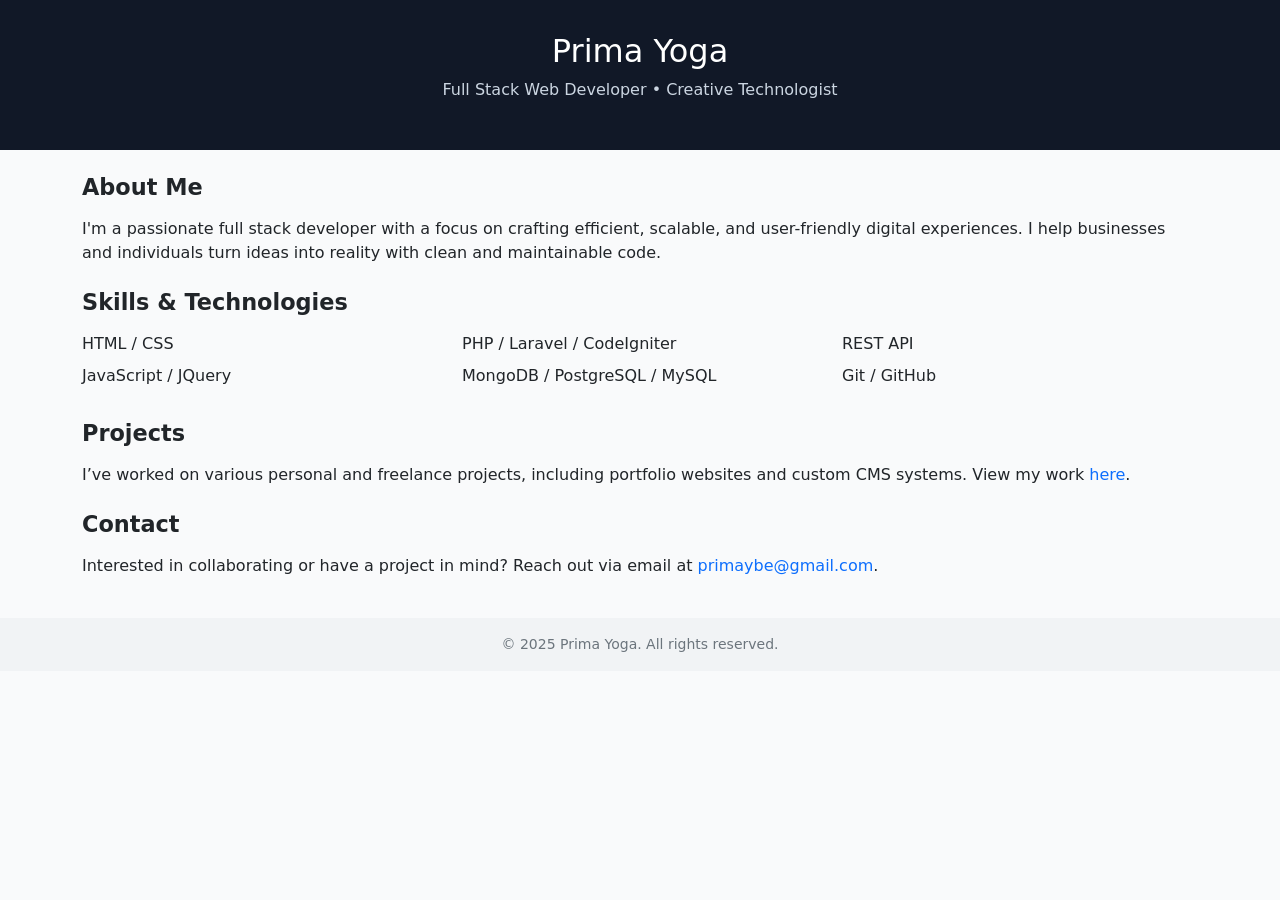
==== index.html @ 3d6aa428 "Update index.html" ====
<!DOCTYPE html>
<html lang="en">
<head>
  <meta charset="UTF-8" />
  <meta name="viewport" content="width=device-width, initial-scale=1" />
  <meta name="description" content="Prima Yoga - Full Stack Developer Portfolio">
  <title>Prima Yoga | Full Stack Developer</title>
  <link href="https://cdn.jsdelivr.net/npm/bootstrap@5.3.3/dist/css/bootstrap.min.css" rel="stylesheet">
  <style>
    body {
      font-family: system-ui, -apple-system, 'Segoe UI', Roboto, sans-serif;
      background-color: #f9fafb;
      color: #212529;
    }
    .header {
      background-color: #111827;
      color: white;
      padding: 2rem 1rem;
      text-align: center;
    }
    .header h1 {
      margin-bottom: 0.5rem;
      font-size: 2rem;
    }
    .header p {
      font-size: 1rem;
      color: #cbd5e1;
    }
    .section-title {
      font-size: 1.4rem;
      font-weight: 600;
      margin-bottom: 1rem;
    }
    .skills li {
      margin-bottom: 0.5rem;
    }
    a {
      color: #0d6efd;
      text-decoration: none;
    }
    a:hover {
      text-decoration: underline;
    }
    footer {
      font-size: 0.875rem;
      padding: 1rem 0;
      text-align: center;
      background: #f1f3f5;
      color: #6c757d;
    }
  </style>
</head>
<body>

  <header class="header">
    <h1>Prima Yoga</h1>
    <p>Full Stack Web Developer • Creative Technologist</p>
  </header>

  <main class="container py-4">
    <section class="mb-4">
      <h2 class="section-title">About Me</h2>
      <p>
        I'm a passionate full stack developer with a focus on crafting efficient, scalable, and user-friendly digital experiences. I help businesses and individuals turn ideas into reality with clean and maintainable code.
      </p>
    </section>

    <section class="mb-4">
      <h2 class="section-title">Skills & Technologies</h2>
      <ul class="row list-unstyled skills">
        <div class="col-sm-6 col-md-4">
          <li>HTML / CSS</li>
          <li>JavaScript / JQuery</li>
        </div>
        <div class="col-sm-6 col-md-4">
          <li>PHP / Laravel / CodeIgniter</li>
          <li>MongoDB / PostgreSQL / MySQL</li>
        </div>
        <div class="col-sm-6 col-md-4">
          <li>REST API</li>
          <li>Git / GitHub</li>
        </div>
      </ul>
    </section>

    <section class="mb-4">
      <h2 class="section-title">Projects</h2>
      <p>
        I’ve worked on various personal and freelance projects, including portfolio websites and custom CMS systems. 
        View my work <a href="https://primaybr.github.io/projects.html" target="_blank">here</a>.
      </p>
    </section>

    <section>
      <h2 class="section-title">Contact</h2>
      <p>
        Interested in collaborating or have a project in mind? Reach out via email at 
        <a href="mailto:primaybe@gmail.com">primaybe@gmail.com</a>.
      </p>
    </section>
  </main>

  <footer>
    &copy; 2025 Prima Yoga. All rights reserved.
  </footer>

  <script src="https://cdn.jsdelivr.net/npm/bootstrap@5.3.3/dist/js/bootstrap.bundle.min.js"></script>
</body>
</html>
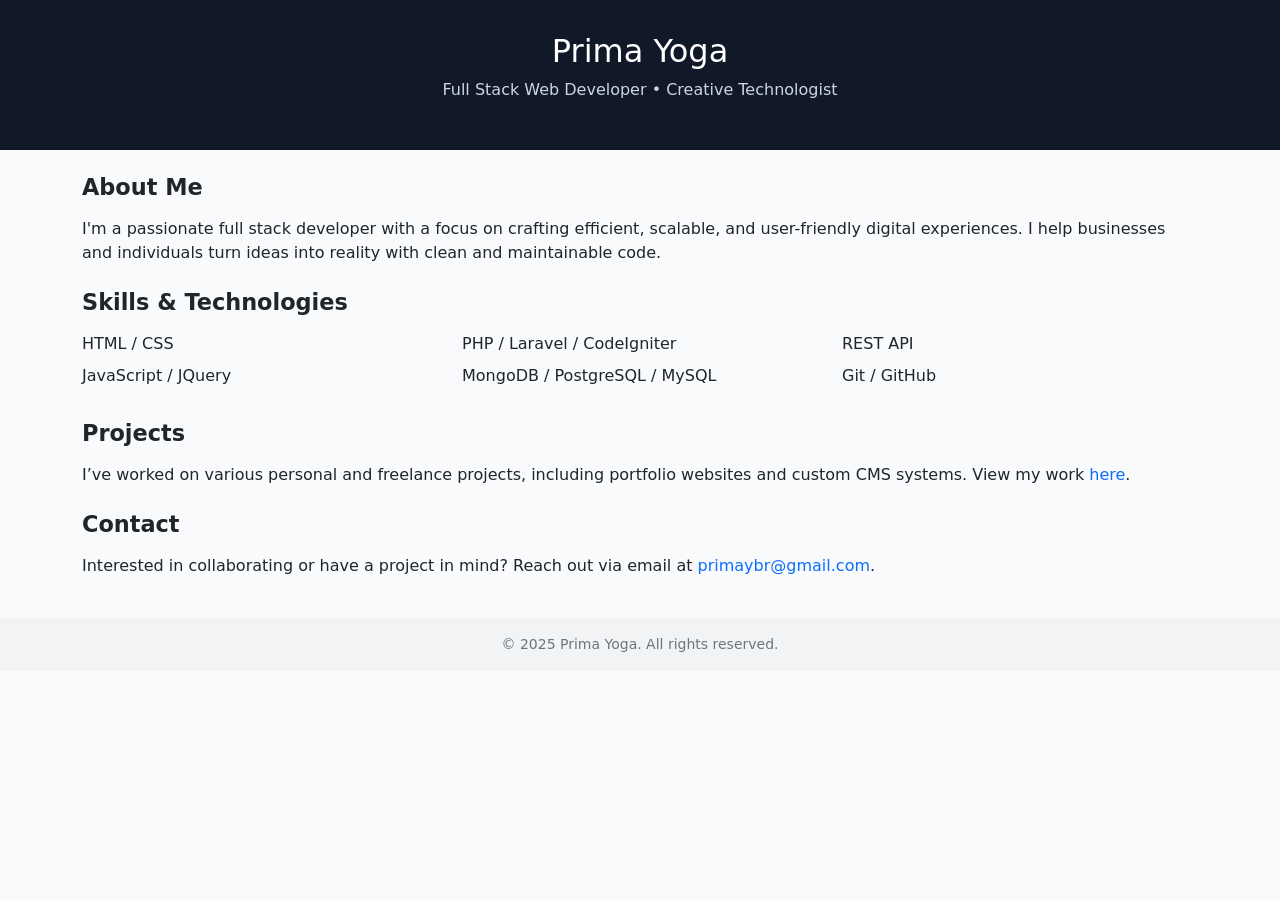
==== commit 3dda9c2d: "Update index.html" ====
--- a/index.html
+++ b/index.html
@@ -95,7 +95,7 @@
       <h2 class="section-title">Contact</h2>
       <p>
         Interested in collaborating or have a project in mind? Reach out via email at 
-        <a href="mailto:primaybe@gmail.com">primaybe@gmail.com</a>.
+        <a href="mailto:primaybr@gmail.com">primaybr@gmail.com</a>.
       </p>
     </section>
   </main>
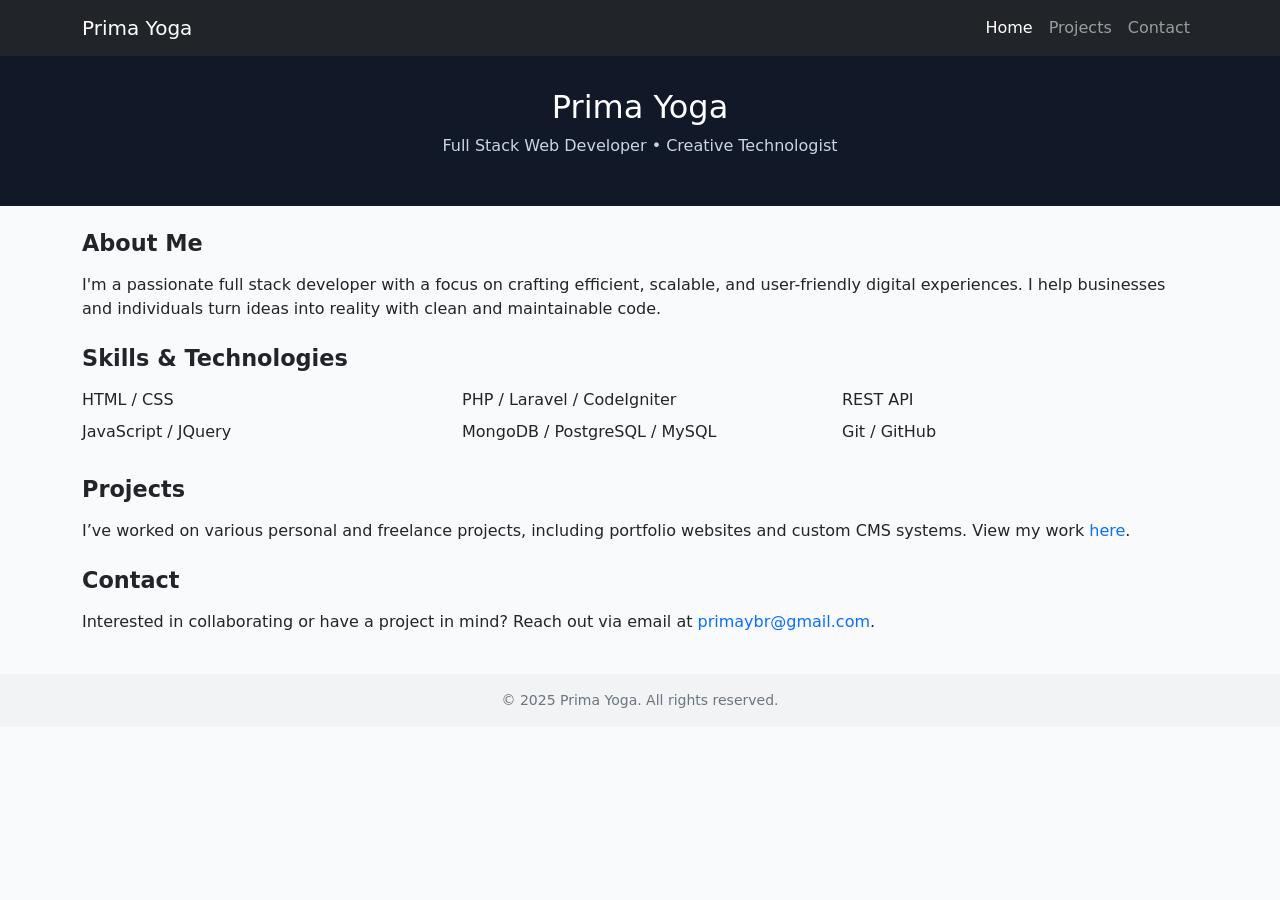
==== commit 07fa4b23: "Update index.html" ====
--- a/index.html
+++ b/index.html
@@ -52,6 +52,29 @@
 </head>
 <body>
 
+   <!-- Navbar -->
+  <nav class="navbar navbar-expand-lg navbar-dark bg-dark">
+    <div class="container">
+      <a class="navbar-brand" href="index.html">Prima Yoga</a>
+      <button class="navbar-toggler" type="button" data-bs-toggle="collapse" data-bs-target="#mainNav">
+        <span class="navbar-toggler-icon"></span>
+      </button>
+      <div class="collapse navbar-collapse" id="mainNav">
+        <ul class="navbar-nav ms-auto">
+          <li class="nav-item">
+            <a class="nav-link active" href="index.html">Home</a>
+          </li>
+          <li class="nav-item">
+            <a class="nav-link" aria-current="page" href="projects.html">Projects</a>
+          </li>
+          <li class="nav-item">
+            <a class="nav-link" href="mailto:primaybr@gmail.com">Contact</a>
+          </li>
+        </ul>
+      </div>
+    </div>
+  </nav>
+  
   <header class="header">
     <h1>Prima Yoga</h1>
     <p>Full Stack Web Developer • Creative Technologist</p>
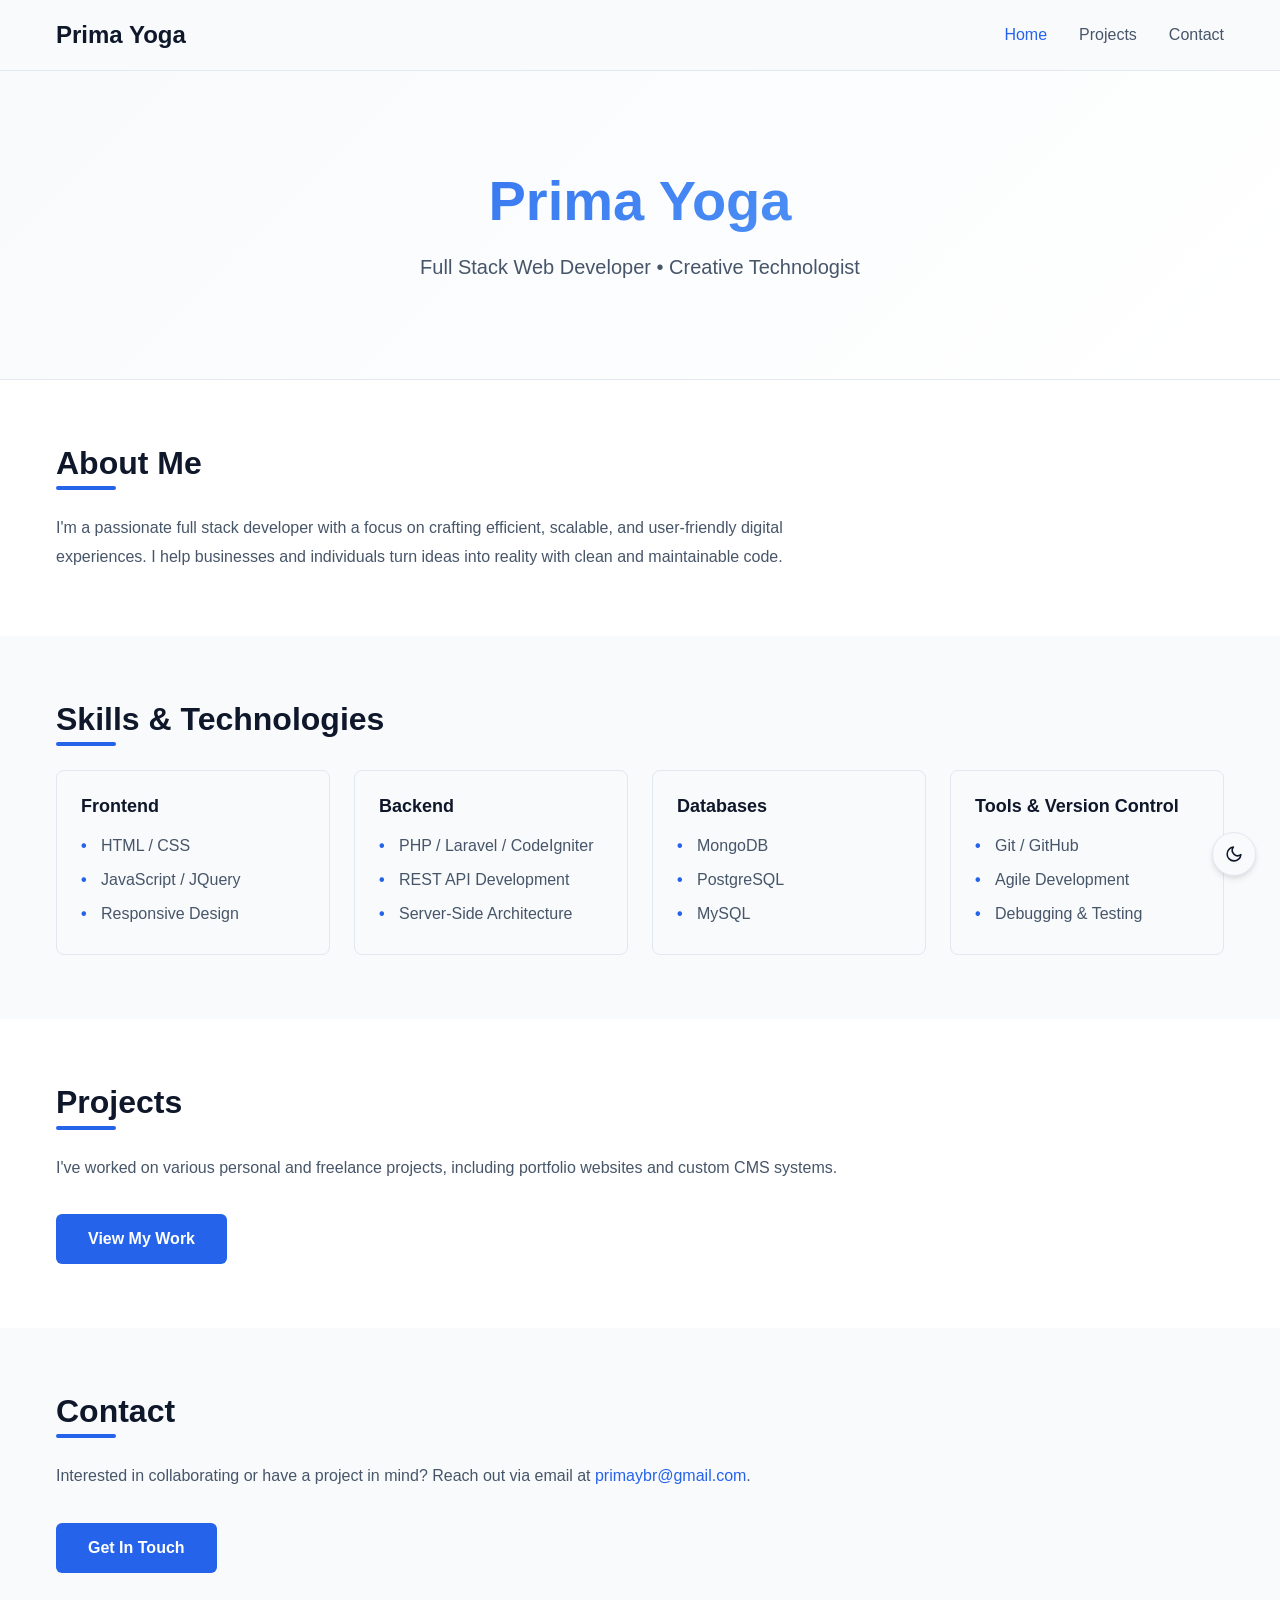
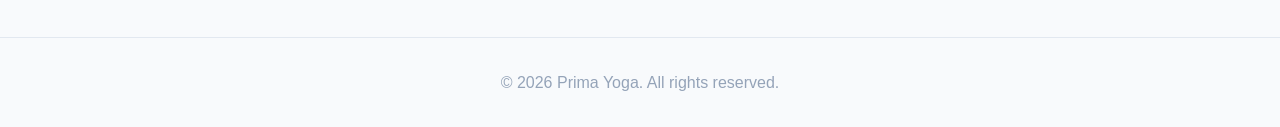
==== commit dc5743ca: "Update" ====
--- a/index.html
+++ b/index.html
@@ -1,132 +1,270 @@
 <!DOCTYPE html>
-<html lang="en">
+<html lang="en" data-theme="dark">
 <head>
   <meta charset="UTF-8" />
   <meta name="viewport" content="width=device-width, initial-scale=1" />
   <meta name="description" content="Prima Yoga - Full Stack Developer Portfolio">
   <title>Prima Yoga | Full Stack Developer</title>
-  <link href="https://cdn.jsdelivr.net/npm/bootstrap@5.3.3/dist/css/bootstrap.min.css" rel="stylesheet">
+  <link href="assets/css/styles.css" rel="stylesheet">
   <style>
-    body {
-      font-family: system-ui, -apple-system, 'Segoe UI', Roboto, sans-serif;
-      background-color: #f9fafb;
-      color: #212529;
-    }
-    .header {
-      background-color: #111827;
+    /* Custom Portfolio Styles */
+    .navbar {
+      background: var(--ps-bg-surface);
+      border-bottom: 1px solid var(--ps-border);
+      padding: 1rem 0;
+      position: sticky;
+      top: 0;
+      z-index: 1000;
+    }
+    .navbar-brand {
+      font-weight: 700;
+      font-size: 1.5rem;
+      color: var(--ps-text-primary);
+    }
+    .navbar-nav {
+      display: flex;
+      gap: 2rem;
+      list-style: none;
+      margin: 0;
+      padding: 0;
+    }
+    .navbar-nav a {
+      color: var(--ps-text-secondary);
+      text-decoration: none;
+      font-weight: 500;
+      transition: color 0.2s;
+    }
+    .navbar-nav a:hover,
+    .navbar-nav a.active {
+      color: var(--ps-primary);
+    }
+    .hero {
+      background: linear-gradient(135deg, var(--ps-bg-surface) 0%, var(--ps-bg-base) 100%);
+      padding: 6rem 1rem;
+      text-align: center;
+      border-bottom: 1px solid var(--ps-border);
+    }
+    .hero h1 {
+      font-size: 3.5rem;
+      font-weight: 700;
+      margin-bottom: 1rem;
+      background: linear-gradient(135deg, var(--ps-primary) 0%, #60A5FA 100%);
+      -webkit-background-clip: text;
+      -webkit-text-fill-color: transparent;
+      background-clip: text;
+    }
+    .hero p {
+      font-size: 1.25rem;
+      color: var(--ps-text-secondary);
+      max-width: 600px;
+      margin: 0 auto;
+    }
+    .section {
+      padding: 4rem 1rem;
+    }
+    .section-title {
+      font-size: 2rem;
+      font-weight: 700;
+      margin-bottom: 2rem;
+      color: var(--ps-text-primary);
+      position: relative;
+      display: inline-block;
+    }
+    .section-title::after {
+      content: '';
+      position: absolute;
+      bottom: -0.5rem;
+      left: 0;
+      width: 60px;
+      height: 4px;
+      background: var(--ps-primary);
+      border-radius: 2px;
+    }
+    .skills-grid {
+      display: grid;
+      grid-template-columns: repeat(auto-fit, minmax(250px, 1fr));
+      gap: 1.5rem;
+    }
+    .skill-item {
+      background: var(--ps-bg-surface);
+      border: 1px solid var(--ps-border);
+      border-radius: var(--ps-radius-lg);
+      padding: 1.5rem;
+      transition: all 0.3s ease;
+    }
+    .skill-item:hover {
+      border-color: var(--ps-primary);
+      box-shadow: var(--ps-shadow-md);
+      transform: translateY(-2px);
+    }
+    .skill-item h3 {
+      font-size: 1.125rem;
+      font-weight: 600;
+      margin-bottom: 0.75rem;
+      color: var(--ps-text-primary);
+    }
+    .skill-item ul {
+      list-style: none;
+      padding: 0;
+      margin: 0;
+    }
+    .skill-item li {
+      color: var(--ps-text-secondary);
+      padding: 0.25rem 0;
+      padding-left: 1.25rem;
+      position: relative;
+    }
+    .skill-item li::before {
+      content: '•';
+      position: absolute;
+      left: 0;
+      color: var(--ps-primary);
+      font-weight: bold;
+    }
+    .cta-button {
+      display: inline-block;
+      background: var(--ps-primary);
       color: white;
+      padding: 0.75rem 2rem;
+      border-radius: var(--ps-radius);
+      text-decoration: none;
+      font-weight: 600;
+      transition: all 0.2s ease;
+    }
+    .cta-button:hover {
+      background: var(--ps-primary-hover);
+      transform: translateY(-2px);
+      box-shadow: var(--ps-shadow-md);
+      text-decoration: none;
+      color: white;
+    }
+    footer {
+      background: var(--ps-bg-surface);
+      border-top: 1px solid var(--ps-border);
       padding: 2rem 1rem;
       text-align: center;
-    }
-    .header h1 {
-      margin-bottom: 0.5rem;
-      font-size: 2rem;
-    }
-    .header p {
-      font-size: 1rem;
-      color: #cbd5e1;
-    }
-    .section-title {
-      font-size: 1.4rem;
-      font-weight: 600;
-      margin-bottom: 1rem;
-    }
-    .skills li {
-      margin-bottom: 0.5rem;
-    }
-    a {
-      color: #0d6efd;
-      text-decoration: none;
-    }
-    a:hover {
-      text-decoration: underline;
-    }
-    footer {
-      font-size: 0.875rem;
-      padding: 1rem 0;
-      text-align: center;
-      background: #f1f3f5;
-      color: #6c757d;
+      color: var(--ps-text-muted);
+    }
+    @media (max-width: 768px) {
+      .hero h1 {
+        font-size: 2.5rem;
+      }
+      .hero p {
+        font-size: 1rem;
+      }
+      .navbar-nav {
+        flex-direction: column;
+        gap: 1rem;
+        text-align: center;
+      }
     }
   </style>
 </head>
 <body>
 
-   <!-- Navbar -->
-  <nav class="navbar navbar-expand-lg navbar-dark bg-dark">
-    <div class="container">
+  <!-- Navbar -->
+  <nav class="navbar">
+    <div class="container d-flex justify-content-between align-items-center">
       <a class="navbar-brand" href="index.html">Prima Yoga</a>
-      <button class="navbar-toggler" type="button" data-bs-toggle="collapse" data-bs-target="#mainNav">
-        <span class="navbar-toggler-icon"></span>
-      </button>
-      <div class="collapse navbar-collapse" id="mainNav">
-        <ul class="navbar-nav ms-auto">
-          <li class="nav-item">
-            <a class="nav-link active" href="index.html">Home</a>
-          </li>
-          <li class="nav-item">
-            <a class="nav-link" aria-current="page" href="projects.html">Projects</a>
-          </li>
-          <li class="nav-item">
-            <a class="nav-link" href="mailto:primaybr@gmail.com">Contact</a>
-          </li>
-        </ul>
-      </div>
+      <ul class="navbar-nav">
+        <li><a href="index.html" class="active">Home</a></li>
+        <li><a href="projects.html">Projects</a></li>
+        <li><a href="mailto:primaybr@gmail.com">Contact</a></li>
+      </ul>
     </div>
   </nav>
   
-  <header class="header">
-    <h1>Prima Yoga</h1>
-    <p>Full Stack Web Developer • Creative Technologist</p>
+  <!-- Hero Section -->
+  <header class="hero">
+    <div class="container">
+      <h1>Prima Yoga</h1>
+      <p>Full Stack Web Developer • Creative Technologist</p>
+    </div>
   </header>
 
-  <main class="container py-4">
-    <section class="mb-4">
-      <h2 class="section-title">About Me</h2>
-      <p>
-        I'm a passionate full stack developer with a focus on crafting efficient, scalable, and user-friendly digital experiences. I help businesses and individuals turn ideas into reality with clean and maintainable code.
-      </p>
-    </section>
-
-    <section class="mb-4">
-      <h2 class="section-title">Skills & Technologies</h2>
-      <ul class="row list-unstyled skills">
-        <div class="col-sm-6 col-md-4">
-          <li>HTML / CSS</li>
-          <li>JavaScript / JQuery</li>
+  <!-- Main Content -->
+  <main>
+    <!-- About Section -->
+    <section class="section">
+      <div class="container">
+        <h2 class="section-title">About Me</h2>
+        <p style="color: var(--ps-text-secondary); line-height: 1.8; max-width: 800px;">
+          I'm a passionate full stack developer with a focus on crafting efficient, scalable, and user-friendly digital experiences. I help businesses and individuals turn ideas into reality with clean and maintainable code.
+        </p>
+      </div>
+    </section>
+
+    <!-- Skills Section -->
+    <section class="section" style="background: var(--ps-bg-surface);">
+      <div class="container">
+        <h2 class="section-title">Skills & Technologies</h2>
+        <div class="skills-grid">
+          <div class="skill-item">
+            <h3>Frontend</h3>
+            <ul>
+              <li>HTML / CSS</li>
+              <li>JavaScript / JQuery</li>
+              <li>Responsive Design</li>
+            </ul>
+          </div>
+          <div class="skill-item">
+            <h3>Backend</h3>
+            <ul>
+              <li>PHP / Laravel / CodeIgniter</li>
+              <li>REST API Development</li>
+              <li>Server-Side Architecture</li>
+            </ul>
+          </div>
+          <div class="skill-item">
+            <h3>Databases</h3>
+            <ul>
+              <li>MongoDB</li>
+              <li>PostgreSQL</li>
+              <li>MySQL</li>
+            </ul>
+          </div>
+          <div class="skill-item">
+            <h3>Tools & Version Control</h3>
+            <ul>
+              <li>Git / GitHub</li>
+              <li>Agile Development</li>
+              <li>Debugging & Testing</li>
+            </ul>
+          </div>
         </div>
-        <div class="col-sm-6 col-md-4">
-          <li>PHP / Laravel / CodeIgniter</li>
-          <li>MongoDB / PostgreSQL / MySQL</li>
-        </div>
-        <div class="col-sm-6 col-md-4">
-          <li>REST API</li>
-          <li>Git / GitHub</li>
-        </div>
-      </ul>
-    </section>
-
-    <section class="mb-4">
-      <h2 class="section-title">Projects</h2>
-      <p>
-        I’ve worked on various personal and freelance projects, including portfolio websites and custom CMS systems. 
-        View my work <a href="https://primaybr.github.io/projects.html" target="_blank">here</a>.
-      </p>
-    </section>
-
-    <section>
-      <h2 class="section-title">Contact</h2>
-      <p>
-        Interested in collaborating or have a project in mind? Reach out via email at 
-        <a href="mailto:primaybr@gmail.com">primaybr@gmail.com</a>.
-      </p>
+      </div>
+    </section>
+
+    <!-- Projects Section -->
+    <section class="section">
+      <div class="container">
+        <h2 class="section-title">Projects</h2>
+        <p style="color: var(--ps-text-secondary); line-height: 1.8; margin-bottom: 2rem;">
+          I've worked on various personal and freelance projects, including portfolio websites and custom CMS systems.
+        </p>
+        <a href="projects.html" class="cta-button">View My Work</a>
+      </div>
+    </section>
+
+    <!-- Contact Section -->
+    <section class="section" style="background: var(--ps-bg-surface);">
+      <div class="container">
+        <h2 class="section-title">Contact</h2>
+        <p style="color: var(--ps-text-secondary); line-height: 1.8; margin-bottom: 2rem;">
+          Interested in collaborating or have a project in mind? Reach out via email at 
+          <a href="mailto:primaybr@gmail.com" style="color: var(--ps-primary);">primaybr@gmail.com</a>.
+        </p>
+        <a href="mailto:primaybr@gmail.com" class="cta-button">Get In Touch</a>
+      </div>
     </section>
   </main>
 
   <footer>
-    &copy; 2025 Prima Yoga. All rights reserved.
+    <div class="container">
+      <p>&copy; <script>document.write(new Date().getFullYear());</script> Prima Yoga. All rights reserved.</p>
+    </div>
   </footer>
 
-  <script src="https://cdn.jsdelivr.net/npm/bootstrap@5.3.3/dist/js/bootstrap.bundle.min.js"></script>
+  <script src="assets/js/scripts.js"></script>
 </body>
 </html>
--- a/assets/css/styles.css
+++ b/assets/css/styles.css
@@ -0,0 +1,3633 @@
+/* PHUSE CSS Framework v1.2.3 - Flat · Modern · Professional */
+
+/* ============================================================
+   § 1  DESIGN TOKENS - CSS Custom Properties
+   ============================================================ */
+:root {
+  /* Brand */
+  --ps-primary:           #2563EB;
+  --ps-primary-hover:     #1D4ED8;
+  --ps-primary-light:     #EFF6FF;
+  --ps-success:           #16A34A;
+  --ps-success-light:     #F0FDF4;
+  --ps-danger:            #DC2626;
+  --ps-danger-light:      #FEF2F2;
+  --ps-warning:           #D97706;
+  --ps-warning-light:     #FFFBEB;
+  --ps-info:              #0891B2;
+  --ps-info-light:        #ECFEFF;
+
+  /* Neutral - semantic */
+  --ps-secondary:         #64748B;
+  --ps-secondary-hover:   #475569;
+  --ps-light:             #F1F5F9;
+  --ps-dark:              #0F172A;
+
+  /* Backgrounds */
+  --ps-bg-base:           #FFFFFF;
+  --ps-bg-surface:        #F8FAFC;
+  --ps-bg-subtle:         #F1F5F9;
+
+  /* Text */
+  --ps-text-primary:      #0F172A;
+  --ps-text-secondary:    #475569;
+  --ps-text-muted:        #94A3B8;
+
+  /* Borders */
+  --ps-border:            #E2E8F0;
+  --ps-border-strong:     #CBD5E1;
+
+  /* Radius */
+  --ps-radius:            6px;
+  --ps-radius-sm:         4px;
+  --ps-radius-lg:         8px;
+
+  /* Shadows */
+  --ps-shadow-sm:         0 1px 2px rgba(0,0,0,.05);
+  --ps-shadow:            0 1px 3px rgba(0,0,0,.1), 0 1px 2px rgba(0,0,0,.06);
+  --ps-shadow-md:         0 4px 6px rgba(0,0,0,.07), 0 2px 4px rgba(0,0,0,.06);
+  --ps-shadow-lg:         0 10px 15px rgba(0,0,0,.1), 0 4px 6px rgba(0,0,0,.05);
+
+  /* Typography */
+  --ps-font-sans:         -apple-system, BlinkMacSystemFont, 'Segoe UI', Roboto, 'Helvetica Neue', Arial, sans-serif;
+  --ps-font-mono:         'SFMono-Regular', Consolas, 'Liberation Mono', Menlo, monospace;
+
+  /* Grid */
+  --ps-gutter-x:          1.5rem;
+  --ps-gutter-y:          0;
+}
+
+/* ============================================================
+   § 2  DARK MODE
+   ============================================================ */
+[data-theme=dark] {
+  --ps-bg-base:           #0F172A;
+  --ps-bg-surface:        #1E293B;
+  --ps-bg-subtle:         #334155;
+
+  --ps-text-primary:      #F1F5F9;
+  --ps-text-secondary:    #94A3B8;
+  --ps-text-muted:        #64748B;
+
+  --ps-border:            #334155;
+  --ps-border-strong:     #475569;
+
+  --ps-primary-light:     #1E3A8A;
+
+  --ps-light:             #1E293B;
+  --ps-dark:              #F1F5F9;
+}
+
+/* ============================================================
+   § 3  RESET & BASE
+   ============================================================ */
+*,
+*::before,
+*::after {
+  box-sizing: border-box;
+}
+
+html {
+  scroll-behavior: smooth;
+  -webkit-text-size-adjust: 100%;
+  tab-size: 4;
+}
+
+body {
+  margin: 0;
+  padding: 0;
+  font-family: var(--ps-font-sans);
+  font-size: 1rem;
+  line-height: 1.6;
+  color: var(--ps-text-primary);
+  background-color: var(--ps-bg-base);
+  -webkit-font-smoothing: antialiased;
+  -moz-osx-font-smoothing: grayscale;
+}
+
+:focus-visible {
+  outline: 2px solid var(--ps-primary);
+  outline-offset: 2px;
+}
+
+:focus:not(:focus-visible) {
+  outline: none;
+}
+
+img,
+svg,
+video,
+canvas,
+audio,
+iframe,
+embed,
+object {
+  display: block;
+  max-width: 100%;
+}
+
+p,
+h1, h2, h3, h4, h5, h6,
+figure,
+blockquote,
+dl,
+dd {
+  margin: 0;
+}
+
+ul, ol {
+  padding: 0;
+  margin: 0;
+  list-style: none;
+}
+
+button {
+  font-family: inherit;
+  cursor: pointer;
+}
+
+input, textarea, select {
+  font-family: inherit;
+  font-size: inherit;
+}
+
+table {
+  border-collapse: collapse;
+}
+
+/* ============================================================
+   § 4  TYPOGRAPHY
+   ============================================================ */
+
+/* Headings */
+h1 { font-size: 2rem;    font-weight: 700; line-height: 1.2; margin-bottom: .5rem; }
+h2 { font-size: 1.75rem; font-weight: 700; line-height: 1.2; margin-bottom: .5rem; }
+h3 { font-size: 1.5rem;  font-weight: 600; line-height: 1.25; margin-bottom: .5rem; }
+h4 { font-size: 1.25rem; font-weight: 600; line-height: 1.3; margin-bottom: .5rem; }
+h5 { font-size: 1.125rem;font-weight: 600; line-height: 1.35; margin-bottom: .5rem; }
+h6 { font-size: 1rem;    font-weight: 600; line-height: 1.4; margin-bottom: .5rem; }
+
+/* Display */
+.display-1 { font-size: 5rem;   font-weight: 700; line-height: 1.2; }
+.display-2 { font-size: 4.5rem; font-weight: 700; line-height: 1.2; }
+.display-3 { font-size: 4rem;   font-weight: 700; line-height: 1.2; }
+.display-4 { font-size: 3.5rem; font-weight: 700; line-height: 1.2; }
+.display-5 { font-size: 3rem;   font-weight: 700; line-height: 1.2; }
+.display-6 { font-size: 2.5rem; font-weight: 700; line-height: 1.2; }
+
+/* Lead */
+.lead { font-size: 1.25rem; font-weight: 300; line-height: 1.7; }
+
+/* Small */
+.small, small { font-size: 0.875em; }
+
+/* Font weight */
+.fw-bold     { font-weight: 700; }
+.fw-semibold { font-weight: 600; }
+.fw-medium   { font-weight: 500; }
+.fw-normal   { font-weight: 400; }
+.fw-light    { font-weight: 300; }
+
+/* Font style */
+.fst-italic { font-style: italic; }
+.fst-normal { font-style: normal; }
+
+/* Line height */
+.lh-1    { line-height: 1; }
+.lh-sm   { line-height: 1.25; }
+.lh-base { line-height: 1.6; }
+.lh-lg   { line-height: 2; }
+
+/* Letter spacing */
+.ls-wide { letter-spacing: 0.1em; }
+
+/* Links */
+a {
+  color: var(--ps-primary);
+  text-decoration: none;
+}
+a:hover {
+  text-decoration: underline;
+}
+
+/* Paragraph */
+p {
+  margin-bottom: 1rem;
+}
+p:last-child {
+  margin-bottom: 0;
+}
+
+/* Blockquote */
+blockquote {
+  padding: 1rem 1.25rem;
+  border-left: 4px solid var(--ps-primary);
+  background: var(--ps-bg-surface);
+  color: var(--ps-text-secondary);
+  border-radius: 0 var(--ps-radius) var(--ps-radius) 0;
+  margin-bottom: 1rem;
+}
+
+/* HR */
+hr {
+  border: none;
+  border-top: 1px solid var(--ps-border);
+  margin: 1.5rem 0;
+}
+
+/* ============================================================
+   § 5  CONTAINER
+   ============================================================ */
+.container {
+  width: 100%;
+  max-width: 1200px;
+  margin-right: auto;
+  margin-left: auto;
+  padding-right: 1rem;
+  padding-left: 1rem;
+}
+
+.container-sm {
+  width: 100%;
+  max-width: 540px;
+  margin-right: auto;
+  margin-left: auto;
+  padding-right: 1rem;
+  padding-left: 1rem;
+}
+
+.container-md {
+  width: 100%;
+  max-width: 720px;
+  margin-right: auto;
+  margin-left: auto;
+  padding-right: 1rem;
+  padding-left: 1rem;
+}
+
+.container-lg {
+  width: 100%;
+  max-width: 960px;
+  margin-right: auto;
+  margin-left: auto;
+  padding-right: 1rem;
+  padding-left: 1rem;
+}
+
+.container-xl {
+  width: 100%;
+  max-width: 1140px;
+  margin-right: auto;
+  margin-left: auto;
+  padding-right: 1rem;
+  padding-left: 1rem;
+}
+
+.container-fluid {
+  width: 100%;
+  padding-right: 1rem;
+  padding-left: 1rem;
+}
+
+/* ============================================================
+   § 6  GRID SYSTEM (12 columns)
+   ============================================================ */
+.row {
+  display: flex;
+  flex-wrap: wrap;
+  margin-right: calc(var(--ps-gutter-x, 1.5rem) * -.5);
+  margin-left:  calc(var(--ps-gutter-x, 1.5rem) * -.5);
+  margin-top: calc(var(--ps-gutter-y, 0) * -1);
+}
+
+.row > * {
+  box-sizing: border-box;
+  flex-shrink: 0;
+  width: 100%;
+  max-width: 100%;
+  padding-right: calc(var(--ps-gutter-x, 1.5rem) * .5);
+  padding-left:  calc(var(--ps-gutter-x, 1.5rem) * .5);
+  margin-top: var(--ps-gutter-y, 0);
+}
+
+.col        { flex: 1 0 0%; }
+.col-auto   { flex: 0 0 auto; width: auto; }
+.col-1      { flex: 0 0 auto; width: 8.33333%; }
+.col-2      { flex: 0 0 auto; width: 16.66667%; }
+.col-3      { flex: 0 0 auto; width: 25%; }
+.col-4      { flex: 0 0 auto; width: 33.33333%; }
+.col-5      { flex: 0 0 auto; width: 41.66667%; }
+.col-6      { flex: 0 0 auto; width: 50%; }
+.col-7      { flex: 0 0 auto; width: 58.33333%; }
+.col-8      { flex: 0 0 auto; width: 66.66667%; }
+.col-9      { flex: 0 0 auto; width: 75%; }
+.col-10     { flex: 0 0 auto; width: 83.33333%; }
+.col-11     { flex: 0 0 auto; width: 91.66667%; }
+.col-12     { flex: 0 0 auto; width: 100%; }
+
+/* Row columns */
+.row-cols-1 > * { flex: 0 0 auto; width: 100%; }
+.row-cols-2 > * { flex: 0 0 auto; width: 50%; }
+.row-cols-3 > * { flex: 0 0 auto; width: 33.33333%; }
+.row-cols-4 > * { flex: 0 0 auto; width: 25%; }
+.row-cols-5 > * { flex: 0 0 auto; width: 20%; }
+.row-cols-6 > * { flex: 0 0 auto; width: 16.66667%; }
+
+/* Gap utilities */
+.g-0  { --ps-gutter-x: 0;     --ps-gutter-y: 0; }
+.g-1  { --ps-gutter-x: .25rem; --ps-gutter-y: .25rem; }
+.g-2  { --ps-gutter-x: .5rem;  --ps-gutter-y: .5rem; }
+.g-3  { --ps-gutter-x: 1rem;   --ps-gutter-y: 1rem; }
+.g-4  { --ps-gutter-x: 1.5rem; --ps-gutter-y: 1.5rem; }
+.g-5  { --ps-gutter-x: 3rem;   --ps-gutter-y: 3rem; }
+
+.gx-0 { --ps-gutter-x: 0; }
+.gx-1 { --ps-gutter-x: .25rem; }
+.gx-2 { --ps-gutter-x: .5rem; }
+.gx-3 { --ps-gutter-x: 1rem; }
+.gx-4 { --ps-gutter-x: 1.5rem; }
+.gx-5 { --ps-gutter-x: 3rem; }
+
+.gy-0 { --ps-gutter-y: 0; }
+.gy-1 { --ps-gutter-y: .25rem; }
+.gy-2 { --ps-gutter-y: .5rem; }
+.gy-3 { --ps-gutter-y: 1rem; }
+.gy-4 { --ps-gutter-y: 1.5rem; }
+.gy-5 { --ps-gutter-y: 3rem; }
+
+/* ============================================================
+   § 7  FLEXBOX UTILITIES
+   ============================================================ */
+.d-flex         { display: flex !important; }
+.d-inline-flex  { display: inline-flex !important; }
+
+.flex-row            { flex-direction: row !important; }
+.flex-column         { flex-direction: column !important; }
+.flex-row-reverse    { flex-direction: row-reverse !important; }
+.flex-column-reverse { flex-direction: column-reverse !important; }
+
+.flex-wrap         { flex-wrap: wrap !important; }
+.flex-nowrap       { flex-wrap: nowrap !important; }
+.flex-wrap-reverse { flex-wrap: wrap-reverse !important; }
+
+.flex-fill    { flex: 1 1 auto !important; }
+.flex-grow-0  { flex-grow: 0 !important; }
+.flex-grow-1  { flex-grow: 1 !important; }
+.flex-shrink-0 { flex-shrink: 0 !important; }
+.flex-shrink-1 { flex-shrink: 1 !important; }
+
+.justify-content-start   { justify-content: flex-start !important; }
+.justify-content-end     { justify-content: flex-end !important; }
+.justify-content-center  { justify-content: center !important; }
+.justify-content-between { justify-content: space-between !important; }
+.justify-content-around  { justify-content: space-around !important; }
+.justify-content-evenly  { justify-content: space-evenly !important; }
+
+.align-items-start    { align-items: flex-start !important; }
+.align-items-end      { align-items: flex-end !important; }
+.align-items-center   { align-items: center !important; }
+.align-items-baseline { align-items: baseline !important; }
+.align-items-stretch  { align-items: stretch !important; }
+
+.align-content-start   { align-content: flex-start !important; }
+.align-content-end     { align-content: flex-end !important; }
+.align-content-center  { align-content: center !important; }
+.align-content-between { align-content: space-between !important; }
+.align-content-around  { align-content: space-around !important; }
+.align-content-stretch { align-content: stretch !important; }
+
+.align-self-auto     { align-self: auto !important; }
+.align-self-start    { align-self: flex-start !important; }
+.align-self-end      { align-self: flex-end !important; }
+.align-self-center   { align-self: center !important; }
+.align-self-baseline { align-self: baseline !important; }
+.align-self-stretch  { align-self: stretch !important; }
+
+.order-first { order: -1 !important; }
+.order-0     { order: 0 !important; }
+.order-1     { order: 1 !important; }
+.order-2     { order: 2 !important; }
+.order-3     { order: 3 !important; }
+.order-4     { order: 4 !important; }
+.order-5     { order: 5 !important; }
+.order-last  { order: 6 !important; }
+
+.gap-0 { gap: 0 !important; }
+.gap-1 { gap: .25rem !important; }
+.gap-2 { gap: .5rem !important; }
+.gap-3 { gap: 1rem !important; }
+.gap-4 { gap: 1.5rem !important; }
+.gap-5 { gap: 3rem !important; }
+
+/* ============================================================
+   § 8  SPACING (margin & padding)
+   ============================================================ */
+
+/* Margin */
+.m-0  { margin: 0 !important; }
+.m-1  { margin: .25rem !important; }
+.m-2  { margin: .5rem !important; }
+.m-3  { margin: 1rem !important; }
+.m-4  { margin: 1.5rem !important; }
+.m-5  { margin: 3rem !important; }
+.m-6  { margin: 4rem !important; }
+.m-7  { margin: 5rem !important; }
+.m-8  { margin: 6rem !important; }
+.m-auto { margin: auto !important; }
+
+.mt-0  { margin-top: 0 !important; }
+.mt-1  { margin-top: .25rem !important; }
+.mt-2  { margin-top: .5rem !important; }
+.mt-3  { margin-top: 1rem !important; }
+.mt-4  { margin-top: 1.5rem !important; }
+.mt-5  { margin-top: 3rem !important; }
+.mt-6  { margin-top: 4rem !important; }
+.mt-7  { margin-top: 5rem !important; }
+.mt-8  { margin-top: 6rem !important; }
+.mt-auto { margin-top: auto !important; }
+
+.mb-0  { margin-bottom: 0 !important; }
+.mb-1  { margin-bottom: .25rem !important; }
+.mb-2  { margin-bottom: .5rem !important; }
+.mb-3  { margin-bottom: 1rem !important; }
+.mb-4  { margin-bottom: 1.5rem !important; }
+.mb-5  { margin-bottom: 3rem !important; }
+.mb-6  { margin-bottom: 4rem !important; }
+.mb-7  { margin-bottom: 5rem !important; }
+.mb-8  { margin-bottom: 6rem !important; }
+.mb-auto { margin-bottom: auto !important; }
+
+.ms-0  { margin-left: 0 !important; }
+.ms-1  { margin-left: .25rem !important; }
+.ms-2  { margin-left: .5rem !important; }
+.ms-3  { margin-left: 1rem !important; }
+.ms-4  { margin-left: 1.5rem !important; }
+.ms-5  { margin-left: 3rem !important; }
+.ms-6  { margin-left: 4rem !important; }
+.ms-7  { margin-left: 5rem !important; }
+.ms-8  { margin-left: 6rem !important; }
+.ms-auto { margin-left: auto !important; }
+
+.me-0  { margin-right: 0 !important; }
+.me-1  { margin-right: .25rem !important; }
+.me-2  { margin-right: .5rem !important; }
+.me-3  { margin-right: 1rem !important; }
+.me-4  { margin-right: 1.5rem !important; }
+.me-5  { margin-right: 3rem !important; }
+.me-6  { margin-right: 4rem !important; }
+.me-7  { margin-right: 5rem !important; }
+.me-8  { margin-right: 6rem !important; }
+.me-auto { margin-right: auto !important; }
+
+.mx-0    { margin-right: 0 !important; margin-left: 0 !important; }
+.mx-1    { margin-right: .25rem !important; margin-left: .25rem !important; }
+.mx-2    { margin-right: .5rem !important;  margin-left: .5rem !important; }
+.mx-3    { margin-right: 1rem !important;   margin-left: 1rem !important; }
+.mx-4    { margin-right: 1.5rem !important; margin-left: 1.5rem !important; }
+.mx-5    { margin-right: 3rem !important;   margin-left: 3rem !important; }
+.mx-auto { margin-right: auto !important;   margin-left: auto !important; }
+
+.my-0  { margin-top: 0 !important;      margin-bottom: 0 !important; }
+.my-1  { margin-top: .25rem !important; margin-bottom: .25rem !important; }
+.my-2  { margin-top: .5rem !important;  margin-bottom: .5rem !important; }
+.my-3  { margin-top: 1rem !important;   margin-bottom: 1rem !important; }
+.my-4  { margin-top: 1.5rem !important; margin-bottom: 1.5rem !important; }
+.my-5  { margin-top: 3rem !important;   margin-bottom: 3rem !important; }
+.my-auto { margin-top: auto !important; margin-bottom: auto !important; }
+
+/* Padding */
+.p-0  { padding: 0 !important; }
+.p-1  { padding: .25rem !important; }
+.p-2  { padding: .5rem !important; }
+.p-3  { padding: 1rem !important; }
+.p-4  { padding: 1.5rem !important; }
+.p-5  { padding: 3rem !important; }
+.p-6  { padding: 4rem !important; }
+.p-7  { padding: 5rem !important; }
+.p-8  { padding: 6rem !important; }
+
+.pt-0  { padding-top: 0 !important; }
+.pt-1  { padding-top: .25rem !important; }
+.pt-2  { padding-top: .5rem !important; }
+.pt-3  { padding-top: 1rem !important; }
+.pt-4  { padding-top: 1.5rem !important; }
+.pt-5  { padding-top: 3rem !important; }
+.pt-6  { padding-top: 4rem !important; }
+.pt-7  { padding-top: 5rem !important; }
+.pt-8  { padding-top: 6rem !important; }
+
+.pb-0  { padding-bottom: 0 !important; }
+.pb-1  { padding-bottom: .25rem !important; }
+.pb-2  { padding-bottom: .5rem !important; }
+.pb-3  { padding-bottom: 1rem !important; }
+.pb-4  { padding-bottom: 1.5rem !important; }
+.pb-5  { padding-bottom: 3rem !important; }
+.pb-6  { padding-bottom: 4rem !important; }
+.pb-7  { padding-bottom: 5rem !important; }
+.pb-8  { padding-bottom: 6rem !important; }
+
+.ps-0  { padding-left: 0 !important; }
+.ps-1  { padding-left: .25rem !important; }
+.ps-2  { padding-left: .5rem !important; }
+.ps-3  { padding-left: 1rem !important; }
+.ps-4  { padding-left: 1.5rem !important; }
+.ps-5  { padding-left: 3rem !important; }
+.ps-6  { padding-left: 4rem !important; }
+.ps-7  { padding-left: 5rem !important; }
+.ps-8  { padding-left: 6rem !important; }
+
+.pe-0  { padding-right: 0 !important; }
+.pe-1  { padding-right: .25rem !important; }
+.pe-2  { padding-right: .5rem !important; }
+.pe-3  { padding-right: 1rem !important; }
+.pe-4  { padding-right: 1.5rem !important; }
+.pe-5  { padding-right: 3rem !important; }
+.pe-6  { padding-right: 4rem !important; }
+.pe-7  { padding-right: 5rem !important; }
+.pe-8  { padding-right: 6rem !important; }
+
+.px-0  { padding-right: 0 !important;      padding-left: 0 !important; }
+.px-1  { padding-right: .25rem !important;  padding-left: .25rem !important; }
+.px-2  { padding-right: .5rem !important;   padding-left: .5rem !important; }
+.px-3  { padding-right: 1rem !important;    padding-left: 1rem !important; }
+.px-4  { padding-right: 1.5rem !important;  padding-left: 1.5rem !important; }
+.px-5  { padding-right: 3rem !important;    padding-left: 3rem !important; }
+
+.py-0  { padding-top: 0 !important;      padding-bottom: 0 !important; }
+.py-1  { padding-top: .25rem !important; padding-bottom: .25rem !important; }
+.py-2  { padding-top: .5rem !important;  padding-bottom: .5rem !important; }
+.py-3  { padding-top: 1rem !important;   padding-bottom: 1rem !important; }
+.py-4  { padding-top: 1.5rem !important; padding-bottom: 1.5rem !important; }
+.py-5  { padding-top: 3rem !important;   padding-bottom: 3rem !important; }
+
+/* ============================================================
+   § 9  DISPLAY
+   ============================================================ */
+.d-none         { display: none !important; }
+.d-block        { display: block !important; }
+.d-inline       { display: inline !important; }
+.d-inline-block { display: inline-block !important; }
+.d-grid         { display: grid !important; }
+.d-table        { display: table !important; }
+.d-table-cell   { display: table-cell !important; }
+.d-table-row    { display: table-row !important; }
+
+/* ============================================================
+   § 10  COLOR UTILITIES
+   ============================================================ */
+
+/* Background */
+.bg-primary     { background-color: var(--ps-primary) !important; }
+.bg-secondary   { background-color: var(--ps-secondary) !important; }
+.bg-success     { background-color: var(--ps-success) !important; }
+.bg-danger      { background-color: var(--ps-danger) !important; }
+.bg-warning     { background-color: var(--ps-warning) !important; }
+.bg-info        { background-color: var(--ps-info) !important; }
+.bg-light       { background-color: var(--ps-light) !important; }
+.bg-dark        { background-color: var(--ps-dark) !important; }
+.bg-white       { background-color: #ffffff !important; }
+.bg-transparent { background-color: transparent !important; }
+.bg-tertiary    { background-color: var(--ps-bg-subtle) !important; color: var(--ps-text-primary); }
+.bg-surface     { background-color: var(--ps-bg-surface) !important; }
+.bg-subtle      { background-color: var(--ps-bg-subtle) !important; }
+
+/* Subtle background variants */
+.bg-primary-subtle  { background-color: var(--ps-primary-light) !important; }
+.bg-success-subtle  { background-color: var(--ps-success-light) !important; }
+.bg-danger-subtle   { background-color: var(--ps-danger-light) !important; }
+.bg-warning-subtle  { background-color: var(--ps-warning-light) !important; }
+.bg-info-subtle     { background-color: var(--ps-info-light) !important; }
+.bg-secondary-subtle { background-color: #F1F5F9 !important; }
+
+/* Text color */
+.text-primary   { color: var(--ps-primary) !important; }
+.text-secondary { color: var(--ps-text-secondary) !important; }
+.text-success   { color: var(--ps-success) !important; }
+.text-danger    { color: var(--ps-danger) !important; }
+.text-warning   { color: var(--ps-warning) !important; }
+.text-info      { color: var(--ps-info) !important; }
+.text-light     { color: var(--ps-light) !important; }
+.text-dark      { color: var(--ps-dark) !important; }
+.text-white     { color: #ffffff !important; }
+.text-muted     { color: var(--ps-text-muted) !important; }
+.text-body      { color: var(--ps-text-primary) !important; }
+.text-reset     { color: inherit !important; }
+
+/* Text emphasis variants */
+.text-primary-emphasis  { color: #1D4ED8 !important; }
+.text-success-emphasis  { color: #15803D !important; }
+.text-danger-emphasis   { color: #B91C1C !important; }
+.text-warning-emphasis  { color: #B45309 !important; }
+.text-info-emphasis     { color: #0E7490 !important; }
+.text-secondary-emphasis { color: #334155 !important; }
+
+/* ============================================================
+   § 11  BORDER & RADIUS
+   ============================================================ */
+.border        { border: 1px solid var(--ps-border) !important; }
+.border-0      { border: none !important; }
+.border-top    { border-top: 1px solid var(--ps-border) !important; }
+.border-bottom { border-bottom: 1px solid var(--ps-border) !important; }
+.border-start  { border-left: 1px solid var(--ps-border) !important; }
+.border-end    { border-right: 1px solid var(--ps-border) !important; }
+
+.border-primary   { border-color: var(--ps-primary) !important; }
+.border-secondary { border-color: var(--ps-secondary) !important; }
+.border-success   { border-color: var(--ps-success) !important; }
+.border-danger    { border-color: var(--ps-danger) !important; }
+.border-warning   { border-color: var(--ps-warning) !important; }
+.border-info      { border-color: var(--ps-info) !important; }
+.border-light     { border-color: var(--ps-border) !important; }
+.border-dark      { border-color: var(--ps-dark) !important; }
+
+.border-1 { border-width: 1px !important; }
+.border-2 { border-width: 2px !important; }
+.border-3 { border-width: 3px !important; }
+.border-4 { border-width: 4px !important; }
+.border-5 { border-width: 5px !important; }
+
+.rounded        { border-radius: var(--ps-radius) !important; }
+.rounded-0      { border-radius: 0 !important; }
+.rounded-1      { border-radius: .25rem !important; }
+.rounded-2      { border-radius: .375rem !important; }
+.rounded-3      { border-radius: .5rem !important; }
+.rounded-4      { border-radius: .75rem !important; }
+.rounded-5      { border-radius: 1rem !important; }
+.rounded-circle { border-radius: 50% !important; }
+.rounded-pill   { border-radius: 50rem !important; }
+
+.rounded-top    { border-top-left-radius: var(--ps-radius) !important; border-top-right-radius: var(--ps-radius) !important; }
+.rounded-bottom { border-bottom-left-radius: var(--ps-radius) !important; border-bottom-right-radius: var(--ps-radius) !important; }
+.rounded-start  { border-top-left-radius: var(--ps-radius) !important; border-bottom-left-radius: var(--ps-radius) !important; }
+.rounded-end    { border-top-right-radius: var(--ps-radius) !important; border-bottom-right-radius: var(--ps-radius) !important; }
+
+/* ============================================================
+   § 12  SHADOW
+   ============================================================ */
+.shadow-none { box-shadow: none !important; }
+.shadow-sm   { box-shadow: var(--ps-shadow-sm) !important; }
+.shadow      { box-shadow: var(--ps-shadow) !important; }
+.shadow-md   { box-shadow: var(--ps-shadow-md) !important; }
+.shadow-lg   { box-shadow: var(--ps-shadow-lg) !important; }
+
+/* ============================================================
+   § 13  BUTTON
+   ============================================================ */
+.btn {
+  display: inline-flex;
+  align-items: center;
+  gap: .375rem;
+  padding: .5rem 1rem;
+  border: 1px solid transparent;
+  border-radius: var(--ps-radius);
+  font-family: var(--ps-font-sans);
+  font-size: 1rem;
+  font-weight: 500;
+  line-height: 1.5;
+  cursor: pointer;
+  text-decoration: none;
+  transition: color .15s ease, background-color .15s ease, border-color .15s ease, box-shadow .15s ease;
+  user-select: none;
+  white-space: nowrap;
+  vertical-align: middle;
+}
+
+.btn:focus-visible {
+  outline: 2px solid var(--ps-primary);
+  outline-offset: 2px;
+}
+
+.btn:disabled,
+.btn.disabled {
+  opacity: .65;
+  pointer-events: none;
+}
+
+/* Button sizes */
+.btn-sm {
+  padding: .25rem .5rem;
+  font-size: .875rem;
+  border-radius: var(--ps-radius-sm);
+}
+
+.btn-lg {
+  padding: .75rem 1.5rem;
+  font-size: 1.125rem;
+  border-radius: var(--ps-radius-lg);
+}
+
+.btn-block {
+  width: 100%;
+  display: flex;
+  justify-content: center;
+}
+
+/* Solid variants */
+.btn-primary {
+  background-color: var(--ps-primary);
+  border-color: var(--ps-primary);
+  color: #ffffff;
+}
+.btn-primary:hover {
+  background-color: var(--ps-primary-hover);
+  border-color: var(--ps-primary-hover);
+  color: #ffffff;
+  text-decoration: none;
+}
+
+.btn-secondary {
+  background-color: #64748B;
+  border-color: #64748B;
+  color: #ffffff;
+}
+.btn-secondary:hover {
+  background-color: #475569;
+  border-color: #475569;
+  color: #ffffff;
+  text-decoration: none;
+}
+
+.btn-success {
+  background-color: var(--ps-success);
+  border-color: var(--ps-success);
+  color: #ffffff;
+}
+.btn-success:hover {
+  background-color: #15803D;
+  border-color: #15803D;
+  color: #ffffff;
+  text-decoration: none;
+}
+
+.btn-danger {
+  background-color: var(--ps-danger);
+  border-color: var(--ps-danger);
+  color: #ffffff;
+}
+.btn-danger:hover {
+  background-color: #B91C1C;
+  border-color: #B91C1C;
+  color: #ffffff;
+  text-decoration: none;
+}
+
+.btn-warning {
+  background-color: var(--ps-warning);
+  border-color: var(--ps-warning);
+  color: #ffffff;
+}
+.btn-warning:hover {
+  background-color: #B45309;
+  border-color: #B45309;
+  color: #ffffff;
+  text-decoration: none;
+}
+
+.btn-info {
+  background-color: var(--ps-info);
+  border-color: var(--ps-info);
+  color: #ffffff;
+}
+.btn-info:hover {
+  background-color: #0E7490;
+  border-color: #0E7490;
+  color: #ffffff;
+  text-decoration: none;
+}
+
+.btn-light {
+  background-color: #F1F5F9;
+  border-color: #E2E8F0;
+  color: #0F172A;
+}
+.btn-light:hover {
+  background-color: #E2E8F0;
+  border-color: #CBD5E1;
+  color: #0F172A;
+  text-decoration: none;
+}
+
+.btn-dark {
+  background-color: #0F172A;
+  border-color: #0F172A;
+  color: #ffffff;
+}
+.btn-dark:hover {
+  background-color: #1E293B;
+  border-color: #1E293B;
+  color: #ffffff;
+  text-decoration: none;
+}
+
+/* Outline variants */
+.btn-outline-primary {
+  background-color: transparent;
+  border-color: var(--ps-primary);
+  color: var(--ps-primary);
+}
+.btn-outline-primary:hover {
+  background-color: var(--ps-primary);
+  border-color: var(--ps-primary);
+  color: #ffffff;
+  text-decoration: none;
+}
+
+.btn-outline-secondary {
+  background-color: transparent;
+  border-color: #64748B;
+  color: #64748B;
+}
+.btn-outline-secondary:hover {
+  background-color: #64748B;
+  border-color: #64748B;
+  color: #ffffff;
+  text-decoration: none;
+}
+
+.btn-outline-success {
+  background-color: transparent;
+  border-color: var(--ps-success);
+  color: var(--ps-success);
+}
+.btn-outline-success:hover {
+  background-color: var(--ps-success);
+  border-color: var(--ps-success);
+  color: #ffffff;
+  text-decoration: none;
+}
+
+.btn-outline-danger {
+  background-color: transparent;
+  border-color: var(--ps-danger);
+  color: var(--ps-danger);
+}
+.btn-outline-danger:hover {
+  background-color: var(--ps-danger);
+  border-color: var(--ps-danger);
+  color: #ffffff;
+  text-decoration: none;
+}
+
+.btn-outline-warning {
+  background-color: transparent;
+  border-color: var(--ps-warning);
+  color: var(--ps-warning);
+}
+.btn-outline-warning:hover {
+  background-color: var(--ps-warning);
+  border-color: var(--ps-warning);
+  color: #ffffff;
+  text-decoration: none;
+}
+
+.btn-outline-info {
+  background-color: transparent;
+  border-color: var(--ps-info);
+  color: var(--ps-info);
+}
+.btn-outline-info:hover {
+  background-color: var(--ps-info);
+  border-color: var(--ps-info);
+  color: #ffffff;
+  text-decoration: none;
+}
+
+.btn-outline-light {
+  background-color: transparent;
+  border-color: #E2E8F0;
+  color: var(--ps-text-secondary);
+}
+.btn-outline-light:hover {
+  background-color: #F1F5F9;
+  border-color: #E2E8F0;
+  color: var(--ps-text-primary);
+  text-decoration: none;
+}
+
+.btn-outline-dark {
+  background-color: transparent;
+  border-color: #0F172A;
+  color: #0F172A;
+}
+.btn-outline-dark:hover {
+  background-color: #0F172A;
+  border-color: #0F172A;
+  color: #ffffff;
+  text-decoration: none;
+}
+
+/* Link button */
+.btn-link {
+  background-color: transparent;
+  border-color: transparent;
+  color: var(--ps-primary);
+  padding-left: 0;
+  padding-right: 0;
+}
+.btn-link:hover {
+  color: var(--ps-primary-hover);
+  text-decoration: underline;
+  background-color: transparent;
+}
+
+/* Button group */
+.btn-group {
+  display: inline-flex;
+}
+.btn-group > .btn:not(:first-child) {
+  border-top-left-radius: 0;
+  border-bottom-left-radius: 0;
+  margin-left: -1px;
+}
+.btn-group > .btn:not(:last-child) {
+  border-top-right-radius: 0;
+  border-bottom-right-radius: 0;
+}
+
+/* ============================================================
+   § 14  CARD
+   ============================================================ */
+.card {
+  background: var(--ps-bg-base);
+  border: 1px solid var(--ps-border);
+  border-radius: var(--ps-radius);
+  overflow: hidden;
+  display: flex;
+  flex-direction: column;
+}
+
+.card:hover {
+  box-shadow: var(--ps-shadow-md);
+  transition: box-shadow .2s ease;
+}
+
+.card-header {
+  padding: .75rem 1rem;
+  border-bottom: 1px solid var(--ps-border);
+  background: var(--ps-bg-surface);
+  font-weight: 500;
+}
+
+.card-body {
+  padding: 1rem;
+  flex: 1 1 auto;
+}
+
+.card-footer {
+  padding: .75rem 1rem;
+  border-top: 1px solid var(--ps-border);
+  background: var(--ps-bg-surface);
+}
+
+.card-title {
+  margin: 0 0 .5rem;
+  font-size: 1.125rem;
+  font-weight: 600;
+  color: var(--ps-text-primary);
+}
+
+.card-subtitle {
+  margin: -.25rem 0 .5rem;
+  font-size: .875rem;
+  color: var(--ps-text-muted);
+}
+
+.card-text {
+  margin: 0;
+  color: var(--ps-text-secondary);
+}
+
+.card-text:not(:last-child) {
+  margin-bottom: .5rem;
+}
+
+.card-img-top {
+  width: 100%;
+  height: auto;
+  display: block;
+}
+
+.card-img-bottom {
+  width: 100%;
+  height: auto;
+  display: block;
+}
+
+.card-link {
+  color: var(--ps-primary);
+  text-decoration: none;
+}
+.card-link:hover {
+  text-decoration: underline;
+}
+.card-link + .card-link {
+  margin-left: 1rem;
+}
+
+/* Card group */
+.card-group {
+  display: flex;
+  gap: 1rem;
+}
+.card-group > .card {
+  flex: 1;
+}
+
+/* ============================================================
+   § 15  BADGE
+   ============================================================ */
+.badge {
+  display: inline-flex;
+  align-items: center;
+  padding: .25em .5em;
+  font-size: .75em;
+  font-weight: 600;
+  border-radius: var(--ps-radius);
+  white-space: nowrap;
+  line-height: 1;
+  vertical-align: baseline;
+}
+
+.badge.bg-primary   { background-color: var(--ps-primary) !important;   color: #ffffff; }
+.badge.bg-secondary { background-color: var(--ps-secondary) !important; color: #ffffff; }
+.badge.bg-success   { background-color: var(--ps-success) !important;   color: #ffffff; }
+.badge.bg-danger    { background-color: var(--ps-danger) !important;    color: #ffffff; }
+.badge.bg-warning   { background-color: var(--ps-warning) !important;   color: #ffffff; }
+.badge.bg-info      { background-color: var(--ps-info) !important;      color: #ffffff; }
+.badge.bg-light     { background-color: #F1F5F9 !important;             color: #0F172A; }
+.badge.bg-dark      { background-color: #0F172A !important;             color: #ffffff; }
+
+/* Badge rounded-pill is inherited from § 11 */
+
+/* ============================================================
+   § 16  ALERT
+   ============================================================ */
+.alert {
+  padding: .875rem 1rem;
+  border-radius: var(--ps-radius);
+  border: 1px solid transparent;
+  display: block;
+  margin-bottom: 1rem;
+  position: relative;
+}
+
+.alert-dismissible {
+  padding-right: 3rem;
+  position: relative;
+}
+
+/* ── Close button (used in alerts, modals, offcanvas) ───────────────────── */
+.btn-close {
+  display: inline-flex;
+  align-items: center;
+  justify-content: center;
+  width: 1.75rem;
+  height: 1.75rem;
+  padding: 0;
+  background: none;
+  border: none;
+  border-radius: var(--ps-radius);
+  cursor: pointer;
+  opacity: .5;
+  color: currentColor;
+  transition: opacity .15s ease, background-color .15s ease;
+  flex-shrink: 0;
+  line-height: 1;
+}
+
+.btn-close:hover {
+  opacity: 1;
+  background-color: rgba(0, 0, 0, .08);
+}
+
+.btn-close .pi {
+  pointer-events: none;
+}
+
+/* Position inside alert */
+.alert .btn-close {
+  position: absolute;
+  top: .5rem;
+  right: .5rem;
+}
+
+.alert-primary {
+  background-color: var(--ps-primary-light);
+  border-color: #BFDBFE;
+  color: #1D4ED8;
+}
+
+.alert-secondary {
+  background-color: #F1F5F9;
+  border-color: #CBD5E1;
+  color: #334155;
+}
+
+.alert-success {
+  background-color: var(--ps-success-light);
+  border-color: #BBF7D0;
+  color: #15803D;
+}
+
+.alert-danger {
+  background-color: var(--ps-danger-light);
+  border-color: #FECACA;
+  color: #B91C1C;
+}
+
+.alert-warning {
+  background-color: var(--ps-warning-light);
+  border-color: #FDE68A;
+  color: #B45309;
+}
+
+.alert-info {
+  background-color: var(--ps-info-light);
+  border-color: #A5F3FC;
+  color: #0E7490;
+}
+
+.alert-light {
+  background-color: #F8FAFC;
+  border-color: #E2E8F0;
+  color: #475569;
+}
+
+.alert-dark {
+  background-color: #1E293B;
+  border-color: #334155;
+  color: #F1F5F9;
+}
+
+/* Dark mode alert overrides - keep primary alert consistent with other alert variants */
+[data-theme=dark] .alert-primary {
+  background-color: rgba(37, 99, 235, 0.15);
+  border-color: rgba(147, 197, 253, 0.3);
+  color: #93C5FD;
+}
+[data-theme=dark] .alert-secondary {
+  background-color: rgba(100, 116, 139, 0.15);
+  border-color: rgba(148, 163, 184, 0.3);
+  color: #94A3B8;
+}
+[data-theme=dark] .alert-success {
+  background-color: rgba(22, 163, 74, 0.15);
+  border-color: rgba(134, 239, 172, 0.3);
+  color: #86EFAC;
+}
+[data-theme=dark] .alert-danger {
+  background-color: rgba(220, 38, 38, 0.15);
+  border-color: rgba(252, 165, 165, 0.3);
+  color: #FCA5A5;
+}
+[data-theme=dark] .alert-warning {
+  background-color: rgba(217, 119, 6, 0.15);
+  border-color: rgba(253, 230, 138, 0.3);
+  color: #FDE68A;
+}
+[data-theme=dark] .alert-info {
+  background-color: rgba(8, 145, 178, 0.15);
+  border-color: rgba(103, 232, 249, 0.3);
+  color: #67E8F9;
+}
+[data-theme=dark] .alert-light {
+  background-color: rgba(241, 245, 249, 0.07);
+  border-color: rgba(226, 232, 240, 0.2);
+  color: #94A3B8;
+}
+
+/* ============================================================
+   § 17  TABLE
+   ============================================================ */
+.table {
+  width: 100%;
+  border-collapse: collapse;
+  margin-bottom: 1rem;
+  color: var(--ps-text-primary);
+}
+
+.table th,
+.table td {
+  padding: .75rem;
+  text-align: left;
+  border-bottom: 1px solid var(--ps-border);
+  vertical-align: top;
+}
+
+.table th {
+  font-weight: 600;
+  background: var(--ps-bg-surface);
+  color: var(--ps-text-primary);
+}
+
+.table thead tr:last-child th {
+  border-bottom: 2px solid var(--ps-border-strong);
+}
+
+.table-sm th,
+.table-sm td {
+  padding: .4rem .75rem;
+}
+
+.table-bordered {
+  border: 1px solid var(--ps-border);
+}
+
+.table-bordered th,
+.table-bordered td {
+  border: 1px solid var(--ps-border);
+}
+
+.table-striped tbody tr:nth-child(odd) {
+  background: var(--ps-bg-subtle);
+}
+
+.table-hover tbody tr:hover {
+  background: var(--ps-bg-surface);
+}
+
+.table-responsive {
+  overflow-x: auto;
+  -webkit-overflow-scrolling: touch;
+}
+
+/* ============================================================
+   § 18  LIST GROUP
+   ============================================================ */
+.list-group {
+  display: flex;
+  flex-direction: column;
+  border-radius: var(--ps-radius);
+  overflow: hidden;
+  margin-bottom: 1rem;
+}
+
+.list-group-item {
+  padding: .625rem 1rem;
+  border: 1px solid var(--ps-border);
+  border-top: none;
+  background: var(--ps-bg-base);
+  color: var(--ps-text-primary);
+  display: flex;
+  align-items: center;
+}
+
+.list-group-item:first-child {
+  border-top: 1px solid var(--ps-border);
+  border-radius: var(--ps-radius) var(--ps-radius) 0 0;
+}
+
+.list-group-item:last-child {
+  border-radius: 0 0 var(--ps-radius) var(--ps-radius);
+}
+
+.list-group-item:first-child:last-child {
+  border-radius: var(--ps-radius);
+}
+
+.list-group-item.active {
+  background: var(--ps-primary);
+  border-color: var(--ps-primary);
+  color: #ffffff;
+}
+
+.list-group-item-action {
+  cursor: pointer;
+  text-decoration: none;
+}
+.list-group-item-action:hover {
+  background: var(--ps-bg-surface);
+  color: var(--ps-text-primary);
+  text-decoration: none;
+}
+
+.list-group-item.active.list-group-item-action:hover {
+  background: var(--ps-primary-hover);
+}
+
+.list-group-flush {
+  border-radius: 0;
+}
+.list-group-flush .list-group-item {
+  border-left: none;
+  border-right: none;
+}
+.list-group-flush .list-group-item:first-child {
+  border-top: none;
+  border-radius: 0;
+}
+.list-group-flush .list-group-item:last-child {
+  border-radius: 0;
+}
+
+/* ============================================================
+   § 19  FORMS
+   ============================================================ */
+.form-label {
+  display: block;
+  margin-bottom: .375rem;
+  font-weight: 500;
+  font-size: .9375rem;
+  color: var(--ps-text-primary);
+}
+
+.form-control {
+  display: block;
+  width: 100%;
+  padding: .5rem .75rem;
+  font-size: 1rem;
+  font-family: var(--ps-font-sans);
+  line-height: 1.5;
+  color: var(--ps-text-primary);
+  background-color: var(--ps-bg-base);
+  border: 1px solid var(--ps-border-strong);
+  border-radius: var(--ps-radius);
+  transition: border-color .15s ease, box-shadow .15s ease;
+  appearance: none;
+}
+
+.form-control:focus {
+  outline: none;
+  border-color: var(--ps-primary);
+  box-shadow: 0 0 0 3px rgba(37,99,235,.15);
+}
+
+.form-control:disabled {
+  background-color: var(--ps-bg-subtle);
+  opacity: .65;
+  cursor: not-allowed;
+}
+
+.form-control::placeholder {
+  color: var(--ps-text-muted);
+}
+
+.form-control-sm {
+  padding: .25rem .5rem;
+  font-size: .875rem;
+  border-radius: var(--ps-radius-sm);
+}
+
+.form-control-lg {
+  padding: .75rem 1rem;
+  font-size: 1.125rem;
+  border-radius: var(--ps-radius-lg);
+}
+
+textarea.form-control {
+  min-height: 6rem;
+  resize: vertical;
+}
+
+.form-select {
+  display: block;
+  width: 100%;
+  padding: .5rem 2.5rem .5rem .75rem;
+  font-size: 1rem;
+  font-family: var(--ps-font-sans);
+  line-height: 1.5;
+  color: var(--ps-text-primary);
+  background-color: var(--ps-bg-base);
+  background-image: url("data:image/svg+xml,%3Csvg xmlns='http://www.w3.org/2000/svg' viewBox='0 0 16 16'%3E%3Cpath fill='none' stroke='%23475569' stroke-linecap='round' stroke-linejoin='round' stroke-width='2' d='M2 5l6 6 6-6'/%3E%3C/svg%3E");
+  background-repeat: no-repeat;
+  background-position: right .75rem center;
+  background-size: 16px 12px;
+  border: 1px solid var(--ps-border-strong);
+  border-radius: var(--ps-radius);
+  appearance: none;
+  transition: border-color .15s ease, box-shadow .15s ease;
+}
+
+.form-select:focus {
+  outline: none;
+  border-color: var(--ps-primary);
+  box-shadow: 0 0 0 3px rgba(37,99,235,.15);
+}
+
+.form-select:disabled {
+  background-color: var(--ps-bg-subtle);
+  opacity: .65;
+  cursor: not-allowed;
+}
+
+.form-check {
+  display: flex;
+  align-items: center;
+  gap: .5rem;
+  margin-bottom: .5rem;
+}
+
+.form-check-input {
+  width: 1em;
+  height: 1em;
+  margin: 0;
+  flex-shrink: 0;
+  accent-color: var(--ps-primary);
+  cursor: pointer;
+}
+
+.form-check-label {
+  cursor: pointer;
+  font-size: .9375rem;
+}
+
+.form-switch .form-check-input {
+  width: 2em;
+  height: 1.15em;
+}
+
+.form-text {
+  display: block;
+  margin-top: .25rem;
+  font-size: .875rem;
+  color: var(--ps-text-muted);
+}
+
+.form-group {
+  margin-bottom: 1rem;
+}
+
+.input-group {
+  display: flex;
+  align-items: stretch;
+}
+
+.input-group .form-control {
+  position: relative;
+  flex: 1 1 auto;
+  min-width: 0;
+  border-radius: 0;
+}
+
+.input-group .form-control:first-child {
+  border-top-left-radius: var(--ps-radius);
+  border-bottom-left-radius: var(--ps-radius);
+}
+
+.input-group .form-control:last-child {
+  border-top-right-radius: var(--ps-radius);
+  border-bottom-right-radius: var(--ps-radius);
+}
+
+.input-group-text {
+  display: flex;
+  align-items: center;
+  padding: .5rem .75rem;
+  font-size: 1rem;
+  background-color: var(--ps-bg-surface);
+  border: 1px solid var(--ps-border-strong);
+  color: var(--ps-text-secondary);
+  white-space: nowrap;
+}
+
+.input-group-text:first-child {
+  border-top-left-radius: var(--ps-radius);
+  border-bottom-left-radius: var(--ps-radius);
+  border-right: none;
+}
+
+.input-group-text:last-child {
+  border-top-right-radius: var(--ps-radius);
+  border-bottom-right-radius: var(--ps-radius);
+  border-left: none;
+}
+
+.input-group .btn {
+  border-radius: 0;
+}
+
+.input-group .btn:first-child {
+  border-top-left-radius: var(--ps-radius);
+  border-bottom-left-radius: var(--ps-radius);
+}
+
+.input-group .btn:last-child {
+  border-top-right-radius: var(--ps-radius);
+  border-bottom-right-radius: var(--ps-radius);
+}
+
+/* Validation states */
+.form-control.is-valid,
+.is-valid .form-control {
+  border-color: #16A34A;
+}
+.form-control.is-valid:focus {
+  box-shadow: 0 0 0 3px rgba(22,163,74,.15);
+}
+
+.form-control.is-invalid,
+.is-invalid .form-control {
+  border-color: #DC2626;
+}
+.form-control.is-invalid:focus {
+  box-shadow: 0 0 0 3px rgba(220,38,38,.15);
+}
+
+.valid-feedback {
+  display: block;
+  width: 100%;
+  margin-top: .25rem;
+  font-size: .875rem;
+  color: #16A34A;
+}
+
+.invalid-feedback {
+  display: block;
+  width: 100%;
+  margin-top: .25rem;
+  font-size: .875rem;
+  color: #DC2626;
+}
+
+.form-floating {
+  position: relative;
+}
+
+.form-floating > .form-control {
+  height: 3.5rem;
+  padding: 1rem .75rem .25rem;
+}
+
+.form-floating > label {
+  position: absolute;
+  top: 0;
+  left: 0;
+  padding: 1rem .75rem;
+  pointer-events: none;
+  transition: transform .15s ease, font-size .15s ease, color .15s ease;
+  color: var(--ps-text-muted);
+  transform-origin: 0 0;
+}
+
+.form-floating > .form-control:focus ~ label,
+.form-floating > .form-control:not(:placeholder-shown) ~ label {
+  transform: scale(.85) translateY(-.5rem);
+  font-size: .875rem;
+  color: var(--ps-primary);
+}
+
+/* ============================================================
+   § 20  NAVIGATION / NAVBAR
+   ============================================================ */
+.navbar {
+  display: flex;
+  align-items: center;
+  padding: .75rem 1rem;
+  background: var(--ps-bg-base);
+  border-bottom: 1px solid var(--ps-border);
+  position: relative;
+}
+
+.navbar-brand {
+  font-size: 1.25rem;
+  font-weight: 700;
+  color: var(--ps-text-primary);
+  text-decoration: none;
+  margin-right: 1rem;
+  flex-shrink: 0;
+}
+.navbar-brand:hover {
+  color: var(--ps-primary);
+  text-decoration: none;
+}
+
+.navbar-nav {
+  display: flex;
+  align-items: center;
+  gap: .25rem;
+  list-style: none;
+  margin: 0;
+  padding: 0;
+  flex-wrap: wrap;
+}
+
+.navbar-collapse {
+  flex: 1;
+}
+
+.navbar-toggler {
+  display: none;
+  background: none;
+  border: 1px solid var(--ps-border);
+  border-radius: var(--ps-radius);
+  padding: .25rem .5rem;
+  cursor: pointer;
+  line-height: 1;
+  color: var(--ps-text-secondary);
+}
+
+.nav-link {
+  display: inline-flex;
+  align-items: center;
+  gap: .375rem;
+  padding: .5rem .75rem;
+  color: var(--ps-text-secondary);
+  text-decoration: none;
+  border-radius: var(--ps-radius);
+  transition: color .15s ease, background-color .15s ease;
+  font-size: .9375rem;
+}
+.nav-link:hover,
+.nav-link.active {
+  color: var(--ps-primary);
+  background: var(--ps-primary-light);
+  text-decoration: none;
+}
+
+.nav {
+  display: flex;
+  flex-wrap: wrap;
+  list-style: none;
+  margin: 0;
+  padding: 0;
+  gap: .125rem;
+}
+
+/* Tabs */
+.nav-tabs {
+  border-bottom: 2px solid var(--ps-border);
+  gap: 0;
+}
+.nav-tabs .nav-link {
+  border-radius: 0;
+  border-bottom: 2px solid transparent;
+  margin-bottom: -2px;
+  padding: .625rem .875rem;
+  color: var(--ps-text-secondary);
+  background: none;
+}
+.nav-tabs .nav-link:hover {
+  color: var(--ps-primary);
+  background: none;
+  border-bottom-color: var(--ps-border-strong);
+}
+.nav-tabs .nav-link.active {
+  color: var(--ps-primary);
+  background: none;
+  border-bottom-color: var(--ps-primary);
+}
+
+/* Pills */
+.nav-pills .nav-link {
+  border-radius: 50rem;
+}
+.nav-pills .nav-link.active {
+  background: var(--ps-primary);
+  color: #ffffff;
+}
+
+/* Underline nav */
+.nav-underline {
+  border-bottom: 1px solid var(--ps-border);
+  gap: 0;
+}
+.nav-underline .nav-link {
+  border-radius: 0;
+  border-bottom: 2px solid transparent;
+  margin-bottom: -1px;
+}
+.nav-underline .nav-link.active {
+  color: var(--ps-primary);
+  border-bottom-color: var(--ps-primary);
+  background: none;
+}
+
+/* Tab content */
+.tab-content > .tab-pane {
+  display: none;
+}
+.tab-content > .active {
+  display: block;
+}
+
+/* ============================================================
+   § 21  CODE & PRE
+   ============================================================ */
+code {
+  font-family: var(--ps-font-mono);
+  font-size: .875em;
+  padding: .125em .3em;
+  background: var(--ps-bg-subtle);
+  border-radius: 3px;
+  color: var(--ps-text-primary);
+}
+
+pre {
+  margin: 0 0 1rem;
+  padding: 1rem;
+  background: #1E1E2E;
+  color: #CDD6F4;
+  border-radius: var(--ps-radius);
+  overflow-x: auto;
+  font-family: var(--ps-font-mono);
+  font-size: .875rem;
+  line-height: 1.6;
+}
+
+pre code {
+  background: none;
+  padding: 0;
+  color: inherit;
+  font-size: inherit;
+  border-radius: 0;
+}
+
+.code-block {
+  background: #1E1E2E;
+  color: #CDD6F4;
+  border-radius: var(--ps-radius);
+  padding: 1rem;
+  font-family: var(--ps-font-mono);
+  font-size: .875rem;
+  line-height: 1.6;
+  overflow-x: auto;
+  white-space: pre;
+  margin-bottom: 1rem;
+}
+
+kbd {
+  display: inline-block;
+  padding: .125rem .375rem;
+  font-family: var(--ps-font-mono);
+  font-size: .8125rem;
+  color: var(--ps-text-primary);
+  background: var(--ps-bg-subtle);
+  border: 1px solid var(--ps-border-strong);
+  border-radius: 4px;
+  box-shadow: 0 1px 1px rgba(0,0,0,.1);
+}
+
+/* ============================================================
+   § 22  MODAL
+   ============================================================ */
+.modal {
+  display: none;
+  position: fixed;
+  top: 0;
+  left: 0;
+  width: 100%;
+  height: 100%;
+  z-index: 1055;
+  overflow-x: hidden;
+  overflow-y: auto;
+}
+
+.modal.show {
+  display: block;
+}
+
+.modal.fade .modal-dialog {
+  transition: transform .2s ease;
+  transform: translateY(-2rem);
+}
+
+.modal.show .modal-dialog {
+  transform: translateY(0);
+}
+
+.modal-dialog {
+  position: relative;
+  width: auto;
+  max-width: 560px;
+  margin: 1.75rem auto;
+  pointer-events: none;
+}
+
+.modal-content {
+  position: relative;
+  display: flex;
+  flex-direction: column;
+  width: 100%;
+  pointer-events: auto;
+  background-color: var(--ps-bg-base);
+  border: 1px solid var(--ps-border);
+  border-radius: var(--ps-radius-lg);
+  box-shadow: var(--ps-shadow-lg);
+  outline: 0;
+}
+
+.modal-header {
+  display: flex;
+  align-items: center;
+  justify-content: space-between;
+  padding: 1rem;
+  border-bottom: 1px solid var(--ps-border);
+  border-radius: var(--ps-radius-lg) var(--ps-radius-lg) 0 0;
+}
+
+.modal-title {
+  font-size: 1.125rem;
+  font-weight: 600;
+  margin: 0;
+  line-height: 1.5;
+}
+
+.modal-body {
+  position: relative;
+  flex: 1 1 auto;
+  padding: 1rem;
+}
+
+.modal-footer {
+  display: flex;
+  align-items: center;
+  justify-content: flex-end;
+  gap: .5rem;
+  padding: .75rem 1rem;
+  border-top: 1px solid var(--ps-border);
+  border-radius: 0 0 var(--ps-radius-lg) var(--ps-radius-lg);
+}
+
+.modal-sm .modal-dialog  { max-width: 300px; }
+.modal-lg .modal-dialog  { max-width: 800px; }
+.modal-xl .modal-dialog  { max-width: 1140px; }
+
+.modal-backdrop {
+  position: fixed;
+  top: 0;
+  left: 0;
+  width: 100vw;
+  height: 100vh;
+  background-color: rgba(0,0,0,.5);
+  z-index: 1050;
+}
+
+.modal-backdrop.fade { opacity: 0; transition: opacity .2s ease; }
+.modal-backdrop.show { opacity: 1; }
+
+/* ============================================================
+   § 23  DROPDOWN
+   ============================================================ */
+.dropdown {
+  position: relative;
+  display: inline-block;
+}
+
+.dropdown-toggle::after {
+  display: inline-block;
+  width: 0;
+  height: 0;
+  margin-left: .375em;
+  vertical-align: .2em;
+  content: '';
+  border-top: .3em solid;
+  border-right: .3em solid transparent;
+  border-left: .3em solid transparent;
+}
+
+.dropdown-menu {
+  display: none;
+  position: absolute;
+  top: 100%;
+  left: 0;
+  z-index: 1000;
+  min-width: 10rem;
+  padding: .25rem 0;
+  margin: .125rem 0 0;
+  background-color: var(--ps-bg-base);
+  border: 1px solid var(--ps-border);
+  border-radius: var(--ps-radius);
+  box-shadow: var(--ps-shadow-md);
+  list-style: none;
+}
+
+.dropdown-menu.show {
+  display: block;
+}
+
+.dropdown-menu-end {
+  left: auto;
+  right: 0;
+}
+
+.dropdown-item {
+  display: flex;
+  align-items: center;
+  gap: .5rem;
+  width: 100%;
+  padding: .4rem 1rem;
+  clear: both;
+  font-size: .9375rem;
+  color: var(--ps-text-primary);
+  text-decoration: none;
+  white-space: nowrap;
+  background: transparent;
+  border: none;
+  cursor: pointer;
+  transition: background-color .1s ease;
+}
+.dropdown-item:hover {
+  background-color: var(--ps-primary-light);
+  color: var(--ps-primary);
+  text-decoration: none;
+}
+.dropdown-item.active {
+  background-color: var(--ps-primary);
+  color: #ffffff;
+}
+.dropdown-item:disabled,
+.dropdown-item.disabled {
+  color: var(--ps-text-muted);
+  pointer-events: none;
+}
+
+.dropdown-divider {
+  height: 0;
+  margin: .25rem 0;
+  overflow: hidden;
+  border-top: 1px solid var(--ps-border);
+}
+
+.dropdown-header {
+  display: block;
+  padding: .25rem 1rem;
+  margin-bottom: 0;
+  font-size: .75rem;
+  font-weight: 600;
+  color: var(--ps-text-muted);
+  text-transform: uppercase;
+  letter-spacing: 0.05em;
+  white-space: nowrap;
+}
+
+/* ============================================================
+   § 24  PROGRESS
+   ============================================================ */
+.progress {
+  height: .75rem;
+  background: var(--ps-bg-subtle);
+  border-radius: 50rem;
+  overflow: hidden;
+  display: flex;
+  margin-bottom: 1rem;
+}
+
+.progress-bar {
+  display: flex;
+  align-items: center;
+  justify-content: center;
+  height: 100%;
+  background: var(--ps-primary);
+  transition: width .3s ease;
+  white-space: nowrap;
+  font-size: .6875rem;
+  font-weight: 600;
+  color: #ffffff;
+}
+
+.progress-bar.bg-success { background: var(--ps-success) !important; }
+.progress-bar.bg-danger  { background: var(--ps-danger) !important; }
+.progress-bar.bg-warning { background: var(--ps-warning) !important; }
+.progress-bar.bg-info    { background: var(--ps-info) !important; }
+
+.progress-sm { height: .375rem; }
+.progress-lg { height: 1.25rem; }
+
+/* Striped */
+.progress-bar-striped {
+  background-image: linear-gradient(
+    45deg,
+    rgba(255,255,255,.15) 25%,
+    transparent 25%,
+    transparent 50%,
+    rgba(255,255,255,.15) 50%,
+    rgba(255,255,255,.15) 75%,
+    transparent 75%,
+    transparent
+  );
+  background-size: 1rem 1rem;
+}
+
+/* ============================================================
+   § 25  CAROUSEL
+   ============================================================ */
+.carousel {
+  position: relative;
+  overflow: hidden;
+}
+
+.carousel-inner {
+  position: relative;
+  width: 100%;
+  overflow: hidden;
+}
+
+.carousel-item {
+  position: relative;
+  display: none;
+  float: left;
+  width: 100%;
+  margin-right: -100%;
+  backface-visibility: hidden;
+  transition: transform .6s ease;
+}
+
+.carousel-item.active {
+  display: block;
+}
+
+.carousel-item-next,
+.carousel-item-prev {
+  display: block;
+}
+
+.carousel-item-next:not(.carousel-item-start),
+.active.carousel-item-end {
+  transform: translateX(100%);
+}
+
+.carousel-item-prev:not(.carousel-item-end),
+.active.carousel-item-start {
+  transform: translateX(-100%);
+}
+
+.carousel-control-prev,
+.carousel-control-next {
+  position: absolute;
+  top: 0;
+  bottom: 0;
+  z-index: 1;
+  display: flex;
+  align-items: center;
+  justify-content: center;
+  width: 15%;
+  color: #ffffff;
+  text-align: center;
+  background: none;
+  border: none;
+  cursor: pointer;
+  opacity: .5;
+  transition: opacity .15s ease;
+}
+
+.carousel-control-prev { left: 0; }
+.carousel-control-next { right: 0; }
+.carousel-control-prev:hover,
+.carousel-control-next:hover { opacity: .9; }
+
+.carousel-control-prev-icon,
+.carousel-control-next-icon {
+  display: inline-block;
+  width: 2rem;
+  height: 2rem;
+  background-repeat: no-repeat;
+  background-position: 50%;
+  background-size: 100% 100%;
+}
+
+.carousel-control-prev-icon {
+  background-image: url("data:image/svg+xml,%3Csvg xmlns='http://www.w3.org/2000/svg' fill='%23ffffff' viewBox='0 0 16 16'%3E%3Cpath d='M11.354 1.646a.5.5 0 0 1 0 .708L5.707 8l5.647 5.646a.5.5 0 0 1-.708.708l-6-6a.5.5 0 0 1 0-.708l6-6a.5.5 0 0 1 .708 0z'/%3E%3C/svg%3E");
+}
+.carousel-control-next-icon {
+  background-image: url("data:image/svg+xml,%3Csvg xmlns='http://www.w3.org/2000/svg' fill='%23ffffff' viewBox='0 0 16 16'%3E%3Cpath d='M4.646 1.646a.5.5 0 0 1 .708 0l6 6a.5.5 0 0 1 0 .708l-6 6a.5.5 0 0 1-.708-.708L10.293 8 4.646 2.354a.5.5 0 0 1 0-.708z'/%3E%3C/svg%3E");
+}
+
+.carousel-indicators {
+  position: absolute;
+  bottom: 0;
+  left: 0;
+  right: 0;
+  z-index: 2;
+  display: flex;
+  justify-content: center;
+  padding: 0;
+  margin-bottom: 1rem;
+  list-style: none;
+  gap: .375rem;
+}
+
+.carousel-indicators [data-bs-target],
+.carousel-indicators button {
+  width: .75rem;
+  height: .75rem;
+  border-radius: 50%;
+  background-color: rgba(255,255,255,.5);
+  border: none;
+  cursor: pointer;
+  transition: background-color .2s ease;
+  padding: 0;
+}
+
+.carousel-indicators .active,
+.carousel-indicators button.active {
+  background-color: #ffffff;
+}
+
+.carousel-caption {
+  position: absolute;
+  right: 15%;
+  bottom: 1.25rem;
+  left: 15%;
+  z-index: 10;
+  padding: 1.25rem;
+  color: #ffffff;
+  text-align: center;
+}
+
+/* ============================================================
+   § 26  OFFCANVAS
+   ============================================================ */
+.offcanvas {
+  position: fixed;
+  z-index: 1045;
+  display: flex;
+  flex-direction: column;
+  max-width: 100%;
+  visibility: hidden;
+  background-color: var(--ps-bg-base);
+  border: 1px solid var(--ps-border);
+  outline: 0;
+  transition: transform .3s ease;
+}
+
+.offcanvas.show {
+  visibility: visible;
+}
+
+.offcanvas-start {
+  top: 0;
+  left: 0;
+  width: 320px;
+  height: 100%;
+  border-right: 1px solid var(--ps-border);
+  border-left: none;
+  border-top: none;
+  border-bottom: none;
+  transform: translateX(-100%);
+}
+
+.offcanvas-start.show {
+  transform: translateX(0);
+}
+
+.offcanvas-end {
+  top: 0;
+  right: 0;
+  width: 320px;
+  height: 100%;
+  border-left: 1px solid var(--ps-border);
+  border-right: none;
+  border-top: none;
+  border-bottom: none;
+  transform: translateX(100%);
+}
+
+.offcanvas-end.show {
+  transform: translateX(0);
+}
+
+.offcanvas-top {
+  top: 0;
+  left: 0;
+  right: 0;
+  height: auto;
+  max-height: 30%;
+  border-bottom: 1px solid var(--ps-border);
+  border-top: none;
+  border-left: none;
+  border-right: none;
+  transform: translateY(-100%);
+}
+
+.offcanvas-top.show {
+  transform: translateY(0);
+}
+
+.offcanvas-bottom {
+  bottom: 0;
+  left: 0;
+  right: 0;
+  height: auto;
+  max-height: 30%;
+  border-top: 1px solid var(--ps-border);
+  border-bottom: none;
+  border-left: none;
+  border-right: none;
+  transform: translateY(100%);
+}
+
+.offcanvas-bottom.show {
+  transform: translateY(0);
+}
+
+.offcanvas-header {
+  display: flex;
+  align-items: center;
+  justify-content: space-between;
+  padding: 1rem;
+  border-bottom: 1px solid var(--ps-border);
+}
+
+.offcanvas-title {
+  font-size: 1.125rem;
+  font-weight: 600;
+  margin: 0;
+}
+
+.offcanvas-body {
+  flex-grow: 1;
+  padding: 1rem;
+  overflow-y: auto;
+}
+
+.offcanvas-backdrop {
+  position: fixed;
+  top: 0;
+  left: 0;
+  width: 100vw;
+  height: 100vh;
+  background-color: rgba(0,0,0,.5);
+  z-index: 1040;
+}
+
+/* ============================================================
+   § 27  TOOLTIP & POPOVER
+   ============================================================ */
+.tooltip {
+  position: absolute;
+  z-index: 1080;
+  display: block;
+  margin: 0;
+  font-size: .8125rem;
+  pointer-events: none;
+  opacity: 0;
+  transition: opacity .15s ease;
+  --tooltip-bg: #0F172A;
+}
+
+.tooltip.show {
+  opacity: 1;
+}
+
+.tooltip-inner {
+  max-width: 200px;
+  padding: .375rem .625rem;
+  color: #ffffff;
+  text-align: center;
+  background-color: var(--tooltip-bg);
+  border-radius: var(--ps-radius);
+}
+
+/* Tooltip color variants - set --tooltip-bg so both inner AND arrow stay in sync */
+.tooltip-primary { --tooltip-bg: var(--ps-primary); }
+.tooltip-success { --tooltip-bg: #198754; }
+.tooltip-danger  { --tooltip-bg: #dc3545; }
+.tooltip-warning { --tooltip-bg: #cc6200; }
+.tooltip-info    { --tooltip-bg: #0aa2c0; }
+
+.tooltip-arrow {
+  position: absolute;
+  display: block;
+  width: .8rem;
+  height: .4rem;
+}
+
+.tooltip-arrow::before {
+  position: absolute;
+  content: '';
+  border-color: transparent;
+  border-style: solid;
+}
+
+.bs-tooltip-top .tooltip-arrow,
+[data-popper-placement^=top] .tooltip-arrow {
+  bottom: 0;
+}
+
+.bs-tooltip-top .tooltip-arrow::before,
+[data-popper-placement^=top] .tooltip-arrow::before {
+  top: -1px;
+  border-width: .4rem .4rem 0;
+  border-top-color: var(--tooltip-bg);
+}
+
+.bs-tooltip-bottom .tooltip-arrow,
+[data-popper-placement^=bottom] .tooltip-arrow {
+  top: 0;
+}
+
+.bs-tooltip-bottom .tooltip-arrow::before,
+[data-popper-placement^=bottom] .tooltip-arrow::before {
+  bottom: -1px;
+  border-width: 0 .4rem .4rem;
+  border-bottom-color: var(--tooltip-bg);
+}
+
+.bs-tooltip-start .tooltip-arrow,
+[data-popper-placement^=left] .tooltip-arrow {
+  right: 0;
+  width: .4rem;
+  height: .8rem;
+}
+
+.bs-tooltip-start .tooltip-arrow::before,
+[data-popper-placement^=left] .tooltip-arrow::before {
+  left: -1px;
+  border-width: .4rem 0 .4rem .4rem;
+  border-left-color: var(--tooltip-bg);
+}
+
+.bs-tooltip-end .tooltip-arrow,
+[data-popper-placement^=right] .tooltip-arrow {
+  left: 0;
+  width: .4rem;
+  height: .8rem;
+}
+
+.bs-tooltip-end .tooltip-arrow::before,
+[data-popper-placement^=right] .tooltip-arrow::before {
+  right: -1px;
+  border-width: .4rem .4rem .4rem 0;
+  border-right-color: var(--tooltip-bg);
+}
+
+/* Popover */
+.popover {
+  position: absolute;
+  top: 0;
+  left: 0;
+  z-index: 1070;
+  display: block;
+  max-width: 276px;
+  font-size: .875rem;
+  background-color: var(--ps-bg-base);
+  border: 1px solid var(--ps-border);
+  border-radius: var(--ps-radius-lg);
+  box-shadow: var(--ps-shadow-md);
+  opacity: 0;
+  transition: opacity .15s ease;
+}
+
+.popover.show {
+  opacity: 1;
+}
+
+.popover-header {
+  padding: .625rem .875rem;
+  margin-bottom: 0;
+  font-weight: 600;
+  background-color: var(--ps-bg-surface);
+  border-bottom: 1px solid var(--ps-border);
+  border-top-left-radius: calc(var(--ps-radius-lg) - 1px);
+  border-top-right-radius: calc(var(--ps-radius-lg) - 1px);
+}
+
+.popover-body {
+  padding: .75rem .875rem;
+  color: var(--ps-text-secondary);
+}
+
+.popover-arrow {
+  position: absolute;
+  display: block;
+  width: 1rem;
+  height: .5rem;
+}
+
+/* ============================================================
+   § 28  TOAST
+   ============================================================ */
+.toast {
+  width: 350px;
+  max-width: 100%;
+  pointer-events: auto;
+  background-color: var(--ps-bg-base);
+  border: 1px solid var(--ps-border);
+  border-radius: var(--ps-radius);
+  box-shadow: var(--ps-shadow-md);
+  opacity: 0;
+  transition: opacity .15s ease;
+  overflow: hidden;
+}
+
+.toast.show {
+  opacity: 1;
+}
+
+.toast:not(.show) {
+  display: none;
+}
+
+.toast-header {
+  display: flex;
+  align-items: center;
+  gap: .5rem;
+  padding: .5rem .75rem;
+  background-color: var(--ps-bg-surface);
+  border-bottom: 1px solid var(--ps-border);
+  color: var(--ps-text-secondary);
+}
+
+.toast-body {
+  padding: .75rem;
+  word-break: break-word;
+  color: var(--ps-text-primary);
+}
+
+.toast-container {
+  position: absolute;
+  z-index: 1090;
+  width: max-content;
+  max-width: 100%;
+  pointer-events: none;
+  display: flex;
+  flex-direction: column;
+  gap: .75rem;
+}
+
+/* Position utilities for toasts */
+.position-fixed    { position: fixed !important; }
+.position-relative { position: relative !important; }
+.position-absolute { position: absolute !important; }
+.position-static   { position: static !important; }
+.position-sticky   { position: sticky !important; }
+
+.top-0     { top: 0 !important; }
+.top-50    { top: 50% !important; }
+.top-100   { top: 100% !important; }
+.bottom-0  { bottom: 0 !important; }
+.bottom-50 { bottom: 50% !important; }
+.bottom-100 { bottom: 100% !important; }
+.start-0   { left: 0 !important; }
+.start-50  { left: 50% !important; }
+.start-100 { left: 100% !important; }
+.end-0     { right: 0 !important; }
+.end-50    { right: 50% !important; }
+.end-100   { right: 100% !important; }
+
+.translate-middle   { transform: translateX(-50%) translateY(-50%) !important; }
+.translate-middle-x { transform: translateX(-50%) !important; }
+.translate-middle-y { transform: translateY(-50%) !important; }
+
+/* ============================================================
+   § 29  ACCORDION & COLLAPSE
+   ============================================================ */
+.accordion {
+  border-radius: var(--ps-radius);
+  overflow: hidden;
+  border: 1px solid var(--ps-border);
+  margin-bottom: 1rem;
+}
+
+.accordion-item {
+  border-bottom: 1px solid var(--ps-border);
+  background: var(--ps-bg-base);
+}
+
+.accordion-item:last-child {
+  border-bottom: none;
+}
+
+.accordion-header {
+  margin: 0;
+}
+
+.accordion-button {
+  display: flex;
+  align-items: center;
+  justify-content: space-between;
+  width: 100%;
+  padding: .875rem 1rem;
+  font-size: 1rem;
+  font-weight: 500;
+  color: var(--ps-text-primary);
+  background: var(--ps-bg-base);
+  border: none;
+  cursor: pointer;
+  text-align: left;
+  transition: background-color .15s ease;
+}
+
+.accordion-button:hover {
+  background: var(--ps-bg-surface);
+}
+
+.accordion-button::after {
+  display: inline-block;
+  width: 1em;
+  height: 1em;
+  flex-shrink: 0;
+  margin-left: auto;
+  content: '';
+  background-image: url("data:image/svg+xml,%3Csvg xmlns='http://www.w3.org/2000/svg' viewBox='0 0 16 16' fill='none' stroke='%23475569' stroke-width='2'%3E%3Cpath d='M2 5l6 6 6-6'/%3E%3C/svg%3E");
+  background-repeat: no-repeat;
+  background-position: center;
+  background-size: contain;
+  transition: transform .2s ease;
+}
+
+.accordion-button.collapsed::after {
+  transform: rotate(0deg);
+}
+
+.accordion-button:not(.collapsed) {
+  color: var(--ps-primary);
+  background: var(--ps-primary-light);
+}
+
+.accordion-button:not(.collapsed)::after {
+  transform: rotate(-180deg);
+}
+
+.accordion-body {
+  padding: .875rem 1rem;
+  color: var(--ps-text-secondary);
+  overflow: hidden;
+  transition: max-height .3s ease;
+}
+
+/* Collapse */
+.collapse {
+  display: none;
+}
+
+.collapse.show {
+  display: block;
+}
+
+.collapsing {
+  height: 0;
+  overflow: hidden;
+  transition: height .2s ease;
+}
+
+/* ============================================================
+   § 30  BREADCRUMB
+   ============================================================ */
+.breadcrumb {
+  display: flex;
+  flex-wrap: wrap;
+  align-items: center;
+  padding: 0;
+  margin-bottom: 1rem;
+  list-style: none;
+  gap: .25rem;
+}
+
+.breadcrumb-item {
+  display: flex;
+  align-items: center;
+  font-size: .875rem;
+  color: var(--ps-text-muted);
+}
+
+.breadcrumb-item a {
+  color: var(--ps-primary);
+  text-decoration: none;
+}
+
+.breadcrumb-item a:hover {
+  text-decoration: underline;
+}
+
+.breadcrumb-item.active {
+  color: var(--ps-text-muted);
+}
+
+.breadcrumb-item + .breadcrumb-item::before {
+  content: '/';
+  padding-right: .25rem;
+  color: var(--ps-text-muted);
+}
+
+/* ============================================================
+   § 31  PAGINATION
+   ============================================================ */
+.pagination {
+  display: flex;
+  align-items: center;
+  list-style: none;
+  margin: 0;
+  padding: 0;
+  gap: .25rem;
+}
+
+.page-link {
+  display: flex;
+  align-items: center;
+  justify-content: center;
+  min-width: 2rem;
+  height: 2rem;
+  padding: 0 .5rem;
+  font-size: .875rem;
+  color: var(--ps-primary);
+  background-color: var(--ps-bg-base);
+  border: 1px solid var(--ps-border);
+  border-radius: var(--ps-radius);
+  text-decoration: none;
+  transition: color .15s ease, background-color .15s ease;
+  cursor: pointer;
+}
+
+.page-link:hover {
+  background-color: var(--ps-primary-light);
+  color: var(--ps-primary);
+  text-decoration: none;
+}
+
+.page-item.active .page-link {
+  background-color: var(--ps-primary);
+  border-color: var(--ps-primary);
+  color: #ffffff;
+}
+
+.page-item.disabled .page-link {
+  color: var(--ps-text-muted);
+  pointer-events: none;
+  background-color: var(--ps-bg-subtle);
+}
+
+/* ============================================================
+   § 32  SPINNER
+   ============================================================ */
+@keyframes ps-spin {
+  from { transform: rotate(0deg); }
+  to   { transform: rotate(360deg); }
+}
+
+@keyframes ps-grow {
+  0%   { transform: scale(0); opacity: 0; }
+  50%  { opacity: 1; }
+  100% { transform: scale(1); opacity: 0; }
+}
+
+.spinner-border {
+  display: inline-block;
+  width: 2rem;
+  height: 2rem;
+  vertical-align: text-bottom;
+  border: .25em solid currentColor;
+  border-right-color: transparent;
+  border-radius: 50%;
+  animation: ps-spin .75s linear infinite;
+}
+
+.spinner-border-sm {
+  width: 1rem;
+  height: 1rem;
+  border-width: .2em;
+}
+
+.spinner-grow {
+  display: inline-block;
+  width: 2rem;
+  height: 2rem;
+  vertical-align: text-bottom;
+  background-color: currentColor;
+  border-radius: 50%;
+  opacity: 0;
+  animation: ps-grow .75s linear infinite;
+}
+
+.spinner-grow-sm {
+  width: 1rem;
+  height: 1rem;
+}
+
+/* ============================================================
+   § 33  POSITION & SIZING UTILITIES
+   ============================================================ */
+
+/* Sizing */
+.w-25   { width: 25% !important; }
+.w-50   { width: 50% !important; }
+.w-75   { width: 75% !important; }
+.w-100  { width: 100% !important; }
+.w-auto { width: auto !important; }
+
+.h-25   { height: 25% !important; }
+.h-50   { height: 50% !important; }
+.h-75   { height: 75% !important; }
+.h-100  { height: 100% !important; }
+.h-auto { height: auto !important; }
+
+.mw-100   { max-width: 100% !important; }
+.mh-100   { max-height: 100% !important; }
+.vw-100   { width: 100vw !important; }
+.vh-100   { height: 100vh !important; }
+.min-vw-100 { min-width: 100vw !important; }
+.min-vh-100 { min-height: 100vh !important; }
+
+/* ============================================================
+   § 34  TEXT UTILITIES
+   ============================================================ */
+.text-start  { text-align: left !important; }
+.text-center { text-align: center !important; }
+.text-end    { text-align: right !important; }
+
+.text-wrap   { white-space: normal !important; }
+.text-nowrap { white-space: nowrap !important; }
+.text-break  { word-wrap: break-word !important; word-break: break-word !important; }
+.text-truncate {
+  overflow: hidden !important;
+  text-overflow: ellipsis !important;
+  white-space: nowrap !important;
+}
+
+.text-lowercase  { text-transform: lowercase !important; }
+.text-uppercase  { text-transform: uppercase !important; }
+.text-capitalize { text-transform: capitalize !important; }
+
+.text-decoration-none        { text-decoration: none !important; }
+.text-decoration-underline   { text-decoration: underline !important; }
+.text-decoration-line-through { text-decoration: line-through !important; }
+
+.fs-1 { font-size: 2.5rem !important; }
+.fs-2 { font-size: 2rem !important; }
+.fs-3 { font-size: 1.75rem !important; }
+.fs-4 { font-size: 1.5rem !important; }
+.fs-5 { font-size: 1.25rem !important; }
+.fs-6 { font-size: 1rem !important; }
+.fs-7 { font-size: .875rem !important; }
+
+.text-opacity-25  { opacity: .25 !important; }
+.text-opacity-50  { opacity: .5 !important; }
+.text-opacity-75  { opacity: .75 !important; }
+.text-opacity-100 { opacity: 1 !important; }
+
+/* ============================================================
+   § 35  OVERFLOW & VISIBILITY
+   ============================================================ */
+.overflow-auto    { overflow: auto !important; }
+.overflow-hidden  { overflow: hidden !important; }
+.overflow-visible { overflow: visible !important; }
+.overflow-scroll  { overflow: scroll !important; }
+.overflow-x-auto  { overflow-x: auto !important; }
+.overflow-y-auto  { overflow-y: auto !important; }
+
+.visible   { visibility: visible !important; }
+.invisible { visibility: hidden !important; }
+
+.opacity-0   { opacity: 0 !important; }
+.opacity-25  { opacity: .25 !important; }
+.opacity-50  { opacity: .5 !important; }
+.opacity-75  { opacity: .75 !important; }
+.opacity-100 { opacity: 1 !important; }
+
+/* ============================================================
+   § 36  ICON SYSTEM - .pi and .pi-*
+   ============================================================ */
+.pi {
+  display: inline-block;
+  width: 1em;
+  height: 1em;
+  background-color: currentColor;
+  -webkit-mask-repeat: no-repeat;
+  mask-repeat: no-repeat;
+  -webkit-mask-position: center;
+  mask-position: center;
+  -webkit-mask-size: contain;
+  mask-size: contain;
+  vertical-align: -0.125em;
+  line-height: 1;
+  flex-shrink: 0;
+  font-style: normal;
+}
+
+.pi-xs { font-size: .75rem; }
+.pi-sm { font-size: .875rem; }
+.pi-lg { font-size: 1.25rem; }
+.pi-xl { font-size: 1.5rem; }
+.pi-2x { font-size: 2rem; }
+.pi-3x { font-size: 3rem; }
+.pi-4x { font-size: 4rem; }
+
+/* Icons */
+.pi-home {
+  -webkit-mask-image: url("data:image/svg+xml,%3Csvg xmlns='http://www.w3.org/2000/svg' viewBox='0 0 24 24' fill='none' stroke='white' stroke-width='2' stroke-linecap='round' stroke-linejoin='round'%3E%3Cpath d='M3 9l9-7 9 7v11a2 2 0 0 1-2 2H5a2 2 0 0 1-2-2z'/%3E%3Cpath d='M9 22V12h6v10'/%3E%3C/svg%3E");
+  mask-image: url("data:image/svg+xml,%3Csvg xmlns='http://www.w3.org/2000/svg' viewBox='0 0 24 24' fill='none' stroke='white' stroke-width='2' stroke-linecap='round' stroke-linejoin='round'%3E%3Cpath d='M3 9l9-7 9 7v11a2 2 0 0 1-2 2H5a2 2 0 0 1-2-2z'/%3E%3Cpath d='M9 22V12h6v10'/%3E%3C/svg%3E");
+}
+
+.pi-menu {
+  -webkit-mask-image: url("data:image/svg+xml,%3Csvg xmlns='http://www.w3.org/2000/svg' viewBox='0 0 24 24' fill='none' stroke='white' stroke-width='2' stroke-linecap='round' stroke-linejoin='round'%3E%3Cpath d='M3 6h18'/%3E%3Cpath d='M3 12h18'/%3E%3Cpath d='M3 18h18'/%3E%3C/svg%3E");
+  mask-image: url("data:image/svg+xml,%3Csvg xmlns='http://www.w3.org/2000/svg' viewBox='0 0 24 24' fill='none' stroke='white' stroke-width='2' stroke-linecap='round' stroke-linejoin='round'%3E%3Cpath d='M3 6h18'/%3E%3Cpath d='M3 12h18'/%3E%3Cpath d='M3 18h18'/%3E%3C/svg%3E");
+}
+
+.pi-x {
+  -webkit-mask-image: url("data:image/svg+xml,%3Csvg xmlns='http://www.w3.org/2000/svg' viewBox='0 0 24 24' fill='none' stroke='white' stroke-width='2' stroke-linecap='round' stroke-linejoin='round'%3E%3Cpath d='M18 6L6 18'/%3E%3Cpath d='M6 6l12 12'/%3E%3C/svg%3E");
+  mask-image: url("data:image/svg+xml,%3Csvg xmlns='http://www.w3.org/2000/svg' viewBox='0 0 24 24' fill='none' stroke='white' stroke-width='2' stroke-linecap='round' stroke-linejoin='round'%3E%3Cpath d='M18 6L6 18'/%3E%3Cpath d='M6 6l12 12'/%3E%3C/svg%3E");
+}
+
+.pi-search {
+  -webkit-mask-image: url("data:image/svg+xml,%3Csvg xmlns='http://www.w3.org/2000/svg' viewBox='0 0 24 24' fill='none' stroke='white' stroke-width='2' stroke-linecap='round' stroke-linejoin='round'%3E%3Ccircle cx='11' cy='11' r='8'/%3E%3Cpath d='M21 21l-4.35-4.35'/%3E%3C/svg%3E");
+  mask-image: url("data:image/svg+xml,%3Csvg xmlns='http://www.w3.org/2000/svg' viewBox='0 0 24 24' fill='none' stroke='white' stroke-width='2' stroke-linecap='round' stroke-linejoin='round'%3E%3Ccircle cx='11' cy='11' r='8'/%3E%3Cpath d='M21 21l-4.35-4.35'/%3E%3C/svg%3E");
+}
+
+.pi-user {
+  -webkit-mask-image: url("data:image/svg+xml,%3Csvg xmlns='http://www.w3.org/2000/svg' viewBox='0 0 24 24' fill='none' stroke='white' stroke-width='2' stroke-linecap='round' stroke-linejoin='round'%3E%3Cpath d='M20 21v-2a4 4 0 0 0-4-4H8a4 4 0 0 0-4 4v2'/%3E%3Ccircle cx='12' cy='7' r='4'/%3E%3C/svg%3E");
+  mask-image: url("data:image/svg+xml,%3Csvg xmlns='http://www.w3.org/2000/svg' viewBox='0 0 24 24' fill='none' stroke='white' stroke-width='2' stroke-linecap='round' stroke-linejoin='round'%3E%3Cpath d='M20 21v-2a4 4 0 0 0-4-4H8a4 4 0 0 0-4 4v2'/%3E%3Ccircle cx='12' cy='7' r='4'/%3E%3C/svg%3E");
+}
+
+.pi-settings {
+  -webkit-mask-image: url("data:image/svg+xml,%3Csvg xmlns='http://www.w3.org/2000/svg' viewBox='0 0 24 24' fill='none' stroke='white' stroke-width='2' stroke-linecap='round' stroke-linejoin='round'%3E%3Ccircle cx='12' cy='12' r='3'/%3E%3Cpath d='M19.4 15a1.65 1.65 0 0 0 .33 1.82l.06.06a2 2 0 0 1 0 2.83 2 2 0 0 1-2.83 0l-.06-.06a1.65 1.65 0 0 0-1.82-.33 1.65 1.65 0 0 0-1 1.51V21a2 2 0 0 1-4 0v-.09A1.65 1.65 0 0 0 9 19.4a1.65 1.65 0 0 0-1.82.33l-.06.06a2 2 0 0 1-2.83-2.83l.06-.06A1.65 1.65 0 0 0 4.68 15a1.65 1.65 0 0 0-1.51-1H3a2 2 0 0 1 0-4h.09A1.65 1.65 0 0 0 4.6 9a1.65 1.65 0 0 0-.33-1.82l-.06-.06a2 2 0 0 1 2.83-2.83l.06.06A1.65 1.65 0 0 0 9 4.68a1.65 1.65 0 0 0 1-1.51V3a2 2 0 0 1 4 0v.09a1.65 1.65 0 0 0 1 1.51 1.65 1.65 0 0 0 1.82-.33l.06-.06a2 2 0 0 1 2.83 2.83l-.06.06A1.65 1.65 0 0 0 19.4 9a1.65 1.65 0 0 0 1.51 1H21a2 2 0 0 1 0 4h-.09a1.65 1.65 0 0 0-1.51 1z'/%3E%3C/svg%3E");
+  mask-image: url("data:image/svg+xml,%3Csvg xmlns='http://www.w3.org/2000/svg' viewBox='0 0 24 24' fill='none' stroke='white' stroke-width='2' stroke-linecap='round' stroke-linejoin='round'%3E%3Ccircle cx='12' cy='12' r='3'/%3E%3Cpath d='M19.4 15a1.65 1.65 0 0 0 .33 1.82l.06.06a2 2 0 0 1 0 2.83 2 2 0 0 1-2.83 0l-.06-.06a1.65 1.65 0 0 0-1.82-.33 1.65 1.65 0 0 0-1 1.51V21a2 2 0 0 1-4 0v-.09A1.65 1.65 0 0 0 9 19.4a1.65 1.65 0 0 0-1.82.33l-.06.06a2 2 0 0 1-2.83-2.83l.06-.06A1.65 1.65 0 0 0 4.68 15a1.65 1.65 0 0 0-1.51-1H3a2 2 0 0 1 0-4h.09A1.65 1.65 0 0 0 4.6 9a1.65 1.65 0 0 0-.33-1.82l-.06-.06a2 2 0 0 1 2.83-2.83l.06.06A1.65 1.65 0 0 0 9 4.68a1.65 1.65 0 0 0 1-1.51V3a2 2 0 0 1 4 0v.09a1.65 1.65 0 0 0 1 1.51 1.65 1.65 0 0 0 1.82-.33l.06-.06a2 2 0 0 1 2.83 2.83l-.06.06A1.65 1.65 0 0 0 19.4 9a1.65 1.65 0 0 0 1.51 1H21a2 2 0 0 1 0 4h-.09a1.65 1.65 0 0 0-1.51 1z'/%3E%3C/svg%3E");
+}
+
+.pi-bell {
+  -webkit-mask-image: url("data:image/svg+xml,%3Csvg xmlns='http://www.w3.org/2000/svg' viewBox='0 0 24 24' fill='none' stroke='white' stroke-width='2' stroke-linecap='round' stroke-linejoin='round'%3E%3Cpath d='M18 8A6 6 0 0 0 6 8c0 7-3 9-3 9h18s-3-2-3-9'/%3E%3Cpath d='M13.73 21a2 2 0 0 1-3.46 0'/%3E%3C/svg%3E");
+  mask-image: url("data:image/svg+xml,%3Csvg xmlns='http://www.w3.org/2000/svg' viewBox='0 0 24 24' fill='none' stroke='white' stroke-width='2' stroke-linecap='round' stroke-linejoin='round'%3E%3Cpath d='M18 8A6 6 0 0 0 6 8c0 7-3 9-3 9h18s-3-2-3-9'/%3E%3Cpath d='M13.73 21a2 2 0 0 1-3.46 0'/%3E%3C/svg%3E");
+}
+
+.pi-heart {
+  -webkit-mask-image: url("data:image/svg+xml,%3Csvg xmlns='http://www.w3.org/2000/svg' viewBox='0 0 24 24' fill='none' stroke='white' stroke-width='2' stroke-linecap='round' stroke-linejoin='round'%3E%3Cpath d='M20.84 4.61a5.5 5.5 0 0 0-7.78 0L12 5.67l-1.06-1.06a5.5 5.5 0 0 0-7.78 7.78l1.06 1.06L12 21.23l7.78-7.78 1.06-1.06a5.5 5.5 0 0 0 0-7.78z'/%3E%3C/svg%3E");
+  mask-image: url("data:image/svg+xml,%3Csvg xmlns='http://www.w3.org/2000/svg' viewBox='0 0 24 24' fill='none' stroke='white' stroke-width='2' stroke-linecap='round' stroke-linejoin='round'%3E%3Cpath d='M20.84 4.61a5.5 5.5 0 0 0-7.78 0L12 5.67l-1.06-1.06a5.5 5.5 0 0 0-7.78 7.78l1.06 1.06L12 21.23l7.78-7.78 1.06-1.06a5.5 5.5 0 0 0 0-7.78z'/%3E%3C/svg%3E");
+}
+
+.pi-star {
+  -webkit-mask-image: url("data:image/svg+xml,%3Csvg xmlns='http://www.w3.org/2000/svg' viewBox='0 0 24 24' fill='none' stroke='white' stroke-width='2' stroke-linecap='round' stroke-linejoin='round'%3E%3Cpolygon points='12 2 15.09 8.26 22 9.27 17 14.14 18.18 21.02 12 17.77 5.82 21.02 7 14.14 2 9.27 8.91 8.26 12 2'/%3E%3C/svg%3E");
+  mask-image: url("data:image/svg+xml,%3Csvg xmlns='http://www.w3.org/2000/svg' viewBox='0 0 24 24' fill='none' stroke='white' stroke-width='2' stroke-linecap='round' stroke-linejoin='round'%3E%3Cpolygon points='12 2 15.09 8.26 22 9.27 17 14.14 18.18 21.02 12 17.77 5.82 21.02 7 14.14 2 9.27 8.91 8.26 12 2'/%3E%3C/svg%3E");
+}
+
+.pi-bookmark {
+  -webkit-mask-image: url("data:image/svg+xml,%3Csvg xmlns='http://www.w3.org/2000/svg' viewBox='0 0 24 24' fill='none' stroke='white' stroke-width='2' stroke-linecap='round' stroke-linejoin='round'%3E%3Cpath d='M19 21l-7-5-7 5V5a2 2 0 0 1 2-2h10a2 2 0 0 1 2 2z'/%3E%3C/svg%3E");
+  mask-image: url("data:image/svg+xml,%3Csvg xmlns='http://www.w3.org/2000/svg' viewBox='0 0 24 24' fill='none' stroke='white' stroke-width='2' stroke-linecap='round' stroke-linejoin='round'%3E%3Cpath d='M19 21l-7-5-7 5V5a2 2 0 0 1 2-2h10a2 2 0 0 1 2 2z'/%3E%3C/svg%3E");
+}
+
+.pi-eye {
+  -webkit-mask-image: url("data:image/svg+xml,%3Csvg xmlns='http://www.w3.org/2000/svg' viewBox='0 0 24 24' fill='none' stroke='white' stroke-width='2' stroke-linecap='round' stroke-linejoin='round'%3E%3Cpath d='M1 12s4-8 11-8 11 8 11 8-4 8-11 8-11-8-11-8z'/%3E%3Ccircle cx='12' cy='12' r='3'/%3E%3C/svg%3E");
+  mask-image: url("data:image/svg+xml,%3Csvg xmlns='http://www.w3.org/2000/svg' viewBox='0 0 24 24' fill='none' stroke='white' stroke-width='2' stroke-linecap='round' stroke-linejoin='round'%3E%3Cpath d='M1 12s4-8 11-8 11 8 11 8-4 8-11 8-11-8-11-8z'/%3E%3Ccircle cx='12' cy='12' r='3'/%3E%3C/svg%3E");
+}
+
+.pi-eye-off {
+  -webkit-mask-image: url("data:image/svg+xml,%3Csvg xmlns='http://www.w3.org/2000/svg' viewBox='0 0 24 24' fill='none' stroke='white' stroke-width='2' stroke-linecap='round' stroke-linejoin='round'%3E%3Cpath d='M17.94 17.94A10.07 10.07 0 0 1 12 20c-7 0-11-8-11-8a18.45 18.45 0 0 1 5.06-5.94'/%3E%3Cpath d='M9.9 4.24A9.12 9.12 0 0 1 12 4c7 0 11 8 11 8a18.5 18.5 0 0 1-2.16 3.19'/%3E%3Cpath d='M1 1l22 22'/%3E%3C/svg%3E");
+  mask-image: url("data:image/svg+xml,%3Csvg xmlns='http://www.w3.org/2000/svg' viewBox='0 0 24 24' fill='none' stroke='white' stroke-width='2' stroke-linecap='round' stroke-linejoin='round'%3E%3Cpath d='M17.94 17.94A10.07 10.07 0 0 1 12 20c-7 0-11-8-11-8a18.45 18.45 0 0 1 5.06-5.94'/%3E%3Cpath d='M9.9 4.24A9.12 9.12 0 0 1 12 4c7 0 11 8 11 8a18.5 18.5 0 0 1-2.16 3.19'/%3E%3Cpath d='M1 1l22 22'/%3E%3C/svg%3E");
+}
+
+.pi-code {
+  -webkit-mask-image: url("data:image/svg+xml,%3Csvg xmlns='http://www.w3.org/2000/svg' viewBox='0 0 24 24' fill='none' stroke='white' stroke-width='2' stroke-linecap='round' stroke-linejoin='round'%3E%3Cpath d='M16 18l6-6-6-6'/%3E%3Cpath d='M8 6l-6 6 6 6'/%3E%3C/svg%3E");
+  mask-image: url("data:image/svg+xml,%3Csvg xmlns='http://www.w3.org/2000/svg' viewBox='0 0 24 24' fill='none' stroke='white' stroke-width='2' stroke-linecap='round' stroke-linejoin='round'%3E%3Cpath d='M16 18l6-6-6-6'/%3E%3Cpath d='M8 6l-6 6 6 6'/%3E%3C/svg%3E");
+}
+
+.pi-layers {
+  -webkit-mask-image: url("data:image/svg+xml,%3Csvg xmlns='http://www.w3.org/2000/svg' viewBox='0 0 24 24' fill='none' stroke='white' stroke-width='2' stroke-linecap='round' stroke-linejoin='round'%3E%3Cpolygon points='12 2 2 7 12 12 22 7 12 2'/%3E%3Cpolyline points='2 17 12 22 22 17'/%3E%3Cpolyline points='2 12 12 17 22 12'/%3E%3C/svg%3E");
+  mask-image: url("data:image/svg+xml,%3Csvg xmlns='http://www.w3.org/2000/svg' viewBox='0 0 24 24' fill='none' stroke='white' stroke-width='2' stroke-linecap='round' stroke-linejoin='round'%3E%3Cpolygon points='12 2 2 7 12 12 22 7 12 2'/%3E%3Cpolyline points='2 17 12 22 22 17'/%3E%3Cpolyline points='2 12 12 17 22 12'/%3E%3C/svg%3E");
+}
+
+.pi-grid {
+  -webkit-mask-image: url("data:image/svg+xml,%3Csvg xmlns='http://www.w3.org/2000/svg' viewBox='0 0 24 24' fill='none' stroke='white' stroke-width='2' stroke-linecap='round' stroke-linejoin='round'%3E%3Crect x='3' y='3' width='7' height='7'/%3E%3Crect x='14' y='3' width='7' height='7'/%3E%3Crect x='14' y='14' width='7' height='7'/%3E%3Crect x='3' y='14' width='7' height='7'/%3E%3C/svg%3E");
+  mask-image: url("data:image/svg+xml,%3Csvg xmlns='http://www.w3.org/2000/svg' viewBox='0 0 24 24' fill='none' stroke='white' stroke-width='2' stroke-linecap='round' stroke-linejoin='round'%3E%3Crect x='3' y='3' width='7' height='7'/%3E%3Crect x='14' y='3' width='7' height='7'/%3E%3Crect x='14' y='14' width='7' height='7'/%3E%3Crect x='3' y='14' width='7' height='7'/%3E%3C/svg%3E");
+}
+
+.pi-list {
+  -webkit-mask-image: url("data:image/svg+xml,%3Csvg xmlns='http://www.w3.org/2000/svg' viewBox='0 0 24 24' fill='none' stroke='white' stroke-width='2' stroke-linecap='round' stroke-linejoin='round'%3E%3Ccircle cx='5' cy='6' r='1.5' fill='white' stroke='none'/%3E%3Ccircle cx='5' cy='12' r='1.5' fill='white' stroke='none'/%3E%3Ccircle cx='5' cy='18' r='1.5' fill='white' stroke='none'/%3E%3Cpath d='M9 6h11'/%3E%3Cpath d='M9 12h11'/%3E%3Cpath d='M9 18h11'/%3E%3C/svg%3E");
+  mask-image: url("data:image/svg+xml,%3Csvg xmlns='http://www.w3.org/2000/svg' viewBox='0 0 24 24' fill='none' stroke='white' stroke-width='2' stroke-linecap='round' stroke-linejoin='round'%3E%3Ccircle cx='5' cy='6' r='1.5' fill='white' stroke='none'/%3E%3Ccircle cx='5' cy='12' r='1.5' fill='white' stroke='none'/%3E%3Ccircle cx='5' cy='18' r='1.5' fill='white' stroke='none'/%3E%3Cpath d='M9 6h11'/%3E%3Cpath d='M9 12h11'/%3E%3Cpath d='M9 18h11'/%3E%3C/svg%3E");
+}
+
+.pi-file {
+  -webkit-mask-image: url("data:image/svg+xml,%3Csvg xmlns='http://www.w3.org/2000/svg' viewBox='0 0 24 24' fill='none' stroke='white' stroke-width='2' stroke-linecap='round' stroke-linejoin='round'%3E%3Cpath d='M14 2H6a2 2 0 0 0-2 2v16a2 2 0 0 0 2 2h12a2 2 0 0 0 2-2V8z'/%3E%3Cpath d='M14 2v6h6'/%3E%3C/svg%3E");
+  mask-image: url("data:image/svg+xml,%3Csvg xmlns='http://www.w3.org/2000/svg' viewBox='0 0 24 24' fill='none' stroke='white' stroke-width='2' stroke-linecap='round' stroke-linejoin='round'%3E%3Cpath d='M14 2H6a2 2 0 0 0-2 2v16a2 2 0 0 0 2 2h12a2 2 0 0 0 2-2V8z'/%3E%3Cpath d='M14 2v6h6'/%3E%3C/svg%3E");
+}
+
+.pi-folder {
+  -webkit-mask-image: url("data:image/svg+xml,%3Csvg xmlns='http://www.w3.org/2000/svg' viewBox='0 0 24 24' fill='none' stroke='white' stroke-width='2' stroke-linecap='round' stroke-linejoin='round'%3E%3Cpath d='M22 19a2 2 0 0 1-2 2H4a2 2 0 0 1-2-2V5a2 2 0 0 1 2-2h5l2 3h9a2 2 0 0 1 2 2z'/%3E%3C/svg%3E");
+  mask-image: url("data:image/svg+xml,%3Csvg xmlns='http://www.w3.org/2000/svg' viewBox='0 0 24 24' fill='none' stroke='white' stroke-width='2' stroke-linecap='round' stroke-linejoin='round'%3E%3Cpath d='M22 19a2 2 0 0 1-2 2H4a2 2 0 0 1-2-2V5a2 2 0 0 1 2-2h5l2 3h9a2 2 0 0 1 2 2z'/%3E%3C/svg%3E");
+}
+
+.pi-mail {
+  -webkit-mask-image: url("data:image/svg+xml,%3Csvg xmlns='http://www.w3.org/2000/svg' viewBox='0 0 24 24' fill='none' stroke='white' stroke-width='2' stroke-linecap='round' stroke-linejoin='round'%3E%3Crect x='2' y='4' width='20' height='16' rx='2'/%3E%3Cpath d='M22 6L12 13 2 6'/%3E%3C/svg%3E");
+  mask-image: url("data:image/svg+xml,%3Csvg xmlns='http://www.w3.org/2000/svg' viewBox='0 0 24 24' fill='none' stroke='white' stroke-width='2' stroke-linecap='round' stroke-linejoin='round'%3E%3Crect x='2' y='4' width='20' height='16' rx='2'/%3E%3Cpath d='M22 6L12 13 2 6'/%3E%3C/svg%3E");
+}
+
+.pi-link {
+  -webkit-mask-image: url("data:image/svg+xml,%3Csvg xmlns='http://www.w3.org/2000/svg' viewBox='0 0 24 24' fill='none' stroke='white' stroke-width='2' stroke-linecap='round' stroke-linejoin='round'%3E%3Cpath d='M10 13a5 5 0 0 0 7.54.54l3-3a5 5 0 0 0-7.07-7.07l-1.72 1.71'/%3E%3Cpath d='M14 11a5 5 0 0 0-7.54-.54l-3 3a5 5 0 0 0 7.07 7.07l1.71-1.71'/%3E%3C/svg%3E");
+  mask-image: url("data:image/svg+xml,%3Csvg xmlns='http://www.w3.org/2000/svg' viewBox='0 0 24 24' fill='none' stroke='white' stroke-width='2' stroke-linecap='round' stroke-linejoin='round'%3E%3Cpath d='M10 13a5 5 0 0 0 7.54.54l3-3a5 5 0 0 0-7.07-7.07l-1.72 1.71'/%3E%3Cpath d='M14 11a5 5 0 0 0-7.54-.54l-3 3a5 5 0 0 0 7.07 7.07l1.71-1.71'/%3E%3C/svg%3E");
+}
+
+.pi-external-link {
+  -webkit-mask-image: url("data:image/svg+xml,%3Csvg xmlns='http://www.w3.org/2000/svg' viewBox='0 0 24 24' fill='none' stroke='white' stroke-width='2' stroke-linecap='round' stroke-linejoin='round'%3E%3Cpath d='M18 13v6a2 2 0 0 1-2 2H5a2 2 0 0 1-2-2V8a2 2 0 0 1 2-2h6'/%3E%3Cpolyline points='15 3 21 3 21 9'/%3E%3Cpath d='M10 14L21 3'/%3E%3C/svg%3E");
+  mask-image: url("data:image/svg+xml,%3Csvg xmlns='http://www.w3.org/2000/svg' viewBox='0 0 24 24' fill='none' stroke='white' stroke-width='2' stroke-linecap='round' stroke-linejoin='round'%3E%3Cpath d='M18 13v6a2 2 0 0 1-2 2H5a2 2 0 0 1-2-2V8a2 2 0 0 1 2-2h6'/%3E%3Cpolyline points='15 3 21 3 21 9'/%3E%3Cpath d='M10 14L21 3'/%3E%3C/svg%3E");
+}
+
+.pi-check {
+  -webkit-mask-image: url("data:image/svg+xml,%3Csvg xmlns='http://www.w3.org/2000/svg' viewBox='0 0 24 24' fill='none' stroke='white' stroke-width='2' stroke-linecap='round' stroke-linejoin='round'%3E%3Cpath d='M20 6L9 17l-5-5'/%3E%3C/svg%3E");
+  mask-image: url("data:image/svg+xml,%3Csvg xmlns='http://www.w3.org/2000/svg' viewBox='0 0 24 24' fill='none' stroke='white' stroke-width='2' stroke-linecap='round' stroke-linejoin='round'%3E%3Cpath d='M20 6L9 17l-5-5'/%3E%3C/svg%3E");
+}
+
+.pi-info {
+  -webkit-mask-image: url("data:image/svg+xml,%3Csvg xmlns='http://www.w3.org/2000/svg' viewBox='0 0 24 24' fill='none' stroke='white' stroke-width='2' stroke-linecap='round' stroke-linejoin='round'%3E%3Ccircle cx='12' cy='12' r='10'/%3E%3Cpath d='M12 16v-4'/%3E%3Cpath d='M12 8h.01'/%3E%3C/svg%3E");
+  mask-image: url("data:image/svg+xml,%3Csvg xmlns='http://www.w3.org/2000/svg' viewBox='0 0 24 24' fill='none' stroke='white' stroke-width='2' stroke-linecap='round' stroke-linejoin='round'%3E%3Ccircle cx='12' cy='12' r='10'/%3E%3Cpath d='M12 16v-4'/%3E%3Cpath d='M12 8h.01'/%3E%3C/svg%3E");
+}
+
+.pi-alert-triangle {
+  -webkit-mask-image: url("data:image/svg+xml,%3Csvg xmlns='http://www.w3.org/2000/svg' viewBox='0 0 24 24' fill='none' stroke='white' stroke-width='2' stroke-linecap='round' stroke-linejoin='round'%3E%3Cpath d='M10.29 3.86L1.82 18a2 2 0 0 0 1.71 3h16.94a2 2 0 0 0 1.71-3L13.71 3.86a2 2 0 0 0-3.42 0z'/%3E%3Cpath d='M12 9v4'/%3E%3Cpath d='M12 17h.01'/%3E%3C/svg%3E");
+  mask-image: url("data:image/svg+xml,%3Csvg xmlns='http://www.w3.org/2000/svg' viewBox='0 0 24 24' fill='none' stroke='white' stroke-width='2' stroke-linecap='round' stroke-linejoin='round'%3E%3Cpath d='M10.29 3.86L1.82 18a2 2 0 0 0 1.71 3h16.94a2 2 0 0 0 1.71-3L13.71 3.86a2 2 0 0 0-3.42 0z'/%3E%3Cpath d='M12 9v4'/%3E%3Cpath d='M12 17h.01'/%3E%3C/svg%3E");
+}
+
+.pi-check-circle {
+  -webkit-mask-image: url("data:image/svg+xml,%3Csvg xmlns='http://www.w3.org/2000/svg' viewBox='0 0 24 24' fill='none' stroke='white' stroke-width='2' stroke-linecap='round' stroke-linejoin='round'%3E%3Ccircle cx='12' cy='12' r='10'/%3E%3Cpath d='M9 12l2 2 4-4'/%3E%3C/svg%3E");
+  mask-image: url("data:image/svg+xml,%3Csvg xmlns='http://www.w3.org/2000/svg' viewBox='0 0 24 24' fill='none' stroke='white' stroke-width='2' stroke-linecap='round' stroke-linejoin='round'%3E%3Ccircle cx='12' cy='12' r='10'/%3E%3Cpath d='M9 12l2 2 4-4'/%3E%3C/svg%3E");
+}
+
+.pi-x-circle {
+  -webkit-mask-image: url("data:image/svg+xml,%3Csvg xmlns='http://www.w3.org/2000/svg' viewBox='0 0 24 24' fill='none' stroke='white' stroke-width='2' stroke-linecap='round' stroke-linejoin='round'%3E%3Ccircle cx='12' cy='12' r='10'/%3E%3Cpath d='M15 9l-6 6'/%3E%3Cpath d='M9 9l6 6'/%3E%3C/svg%3E");
+  mask-image: url("data:image/svg+xml,%3Csvg xmlns='http://www.w3.org/2000/svg' viewBox='0 0 24 24' fill='none' stroke='white' stroke-width='2' stroke-linecap='round' stroke-linejoin='round'%3E%3Ccircle cx='12' cy='12' r='10'/%3E%3Cpath d='M15 9l-6 6'/%3E%3Cpath d='M9 9l6 6'/%3E%3C/svg%3E");
+}
+
+.pi-plus {
+  -webkit-mask-image: url("data:image/svg+xml,%3Csvg xmlns='http://www.w3.org/2000/svg' viewBox='0 0 24 24' fill='none' stroke='white' stroke-width='2' stroke-linecap='round' stroke-linejoin='round'%3E%3Cpath d='M12 5v14'/%3E%3Cpath d='M5 12h14'/%3E%3C/svg%3E");
+  mask-image: url("data:image/svg+xml,%3Csvg xmlns='http://www.w3.org/2000/svg' viewBox='0 0 24 24' fill='none' stroke='white' stroke-width='2' stroke-linecap='round' stroke-linejoin='round'%3E%3Cpath d='M12 5v14'/%3E%3Cpath d='M5 12h14'/%3E%3C/svg%3E");
+}
+
+.pi-minus {
+  -webkit-mask-image: url("data:image/svg+xml,%3Csvg xmlns='http://www.w3.org/2000/svg' viewBox='0 0 24 24' fill='none' stroke='white' stroke-width='2' stroke-linecap='round' stroke-linejoin='round'%3E%3Cpath d='M5 12h14'/%3E%3C/svg%3E");
+  mask-image: url("data:image/svg+xml,%3Csvg xmlns='http://www.w3.org/2000/svg' viewBox='0 0 24 24' fill='none' stroke='white' stroke-width='2' stroke-linecap='round' stroke-linejoin='round'%3E%3Cpath d='M5 12h14'/%3E%3C/svg%3E");
+}
+
+.pi-edit {
+  -webkit-mask-image: url("data:image/svg+xml,%3Csvg xmlns='http://www.w3.org/2000/svg' viewBox='0 0 24 24' fill='none' stroke='white' stroke-width='2' stroke-linecap='round' stroke-linejoin='round'%3E%3Cpath d='M11 4H4a2 2 0 0 0-2 2v14a2 2 0 0 0 2 2h14a2 2 0 0 0 2-2v-7'/%3E%3Cpath d='M18.5 2.5a2.12 2.12 0 0 1 3 3L12 15l-4 1 1-4z'/%3E%3C/svg%3E");
+  mask-image: url("data:image/svg+xml,%3Csvg xmlns='http://www.w3.org/2000/svg' viewBox='0 0 24 24' fill='none' stroke='white' stroke-width='2' stroke-linecap='round' stroke-linejoin='round'%3E%3Cpath d='M11 4H4a2 2 0 0 0-2 2v14a2 2 0 0 0 2 2h14a2 2 0 0 0 2-2v-7'/%3E%3Cpath d='M18.5 2.5a2.12 2.12 0 0 1 3 3L12 15l-4 1 1-4z'/%3E%3C/svg%3E");
+}
+
+.pi-trash {
+  -webkit-mask-image: url("data:image/svg+xml,%3Csvg xmlns='http://www.w3.org/2000/svg' viewBox='0 0 24 24' fill='none' stroke='white' stroke-width='2' stroke-linecap='round' stroke-linejoin='round'%3E%3Cpath d='M3 6h18'/%3E%3Cpath d='M19 6l-1 14a2 2 0 0 1-2 2H8a2 2 0 0 1-2-2L5 6'/%3E%3Cpath d='M9 6V4a1 1 0 0 1 1-1h4a1 1 0 0 1 1 1v2'/%3E%3C/svg%3E");
+  mask-image: url("data:image/svg+xml,%3Csvg xmlns='http://www.w3.org/2000/svg' viewBox='0 0 24 24' fill='none' stroke='white' stroke-width='2' stroke-linecap='round' stroke-linejoin='round'%3E%3Cpath d='M3 6h18'/%3E%3Cpath d='M19 6l-1 14a2 2 0 0 1-2 2H8a2 2 0 0 1-2-2L5 6'/%3E%3Cpath d='M9 6V4a1 1 0 0 1 1-1h4a1 1 0 0 1 1 1v2'/%3E%3C/svg%3E");
+}
+
+.pi-download {
+  -webkit-mask-image: url("data:image/svg+xml,%3Csvg xmlns='http://www.w3.org/2000/svg' viewBox='0 0 24 24' fill='none' stroke='white' stroke-width='2' stroke-linecap='round' stroke-linejoin='round'%3E%3Cpath d='M21 15v4a2 2 0 0 1-2 2H5a2 2 0 0 1-2-2v-4'/%3E%3Cpath d='M7 10l5 5 5-5'/%3E%3Cpath d='M12 15V3'/%3E%3C/svg%3E");
+  mask-image: url("data:image/svg+xml,%3Csvg xmlns='http://www.w3.org/2000/svg' viewBox='0 0 24 24' fill='none' stroke='white' stroke-width='2' stroke-linecap='round' stroke-linejoin='round'%3E%3Cpath d='M21 15v4a2 2 0 0 1-2 2H5a2 2 0 0 1-2-2v-4'/%3E%3Cpath d='M7 10l5 5 5-5'/%3E%3Cpath d='M12 15V3'/%3E%3C/svg%3E");
+}
+
+.pi-upload {
+  -webkit-mask-image: url("data:image/svg+xml,%3Csvg xmlns='http://www.w3.org/2000/svg' viewBox='0 0 24 24' fill='none' stroke='white' stroke-width='2' stroke-linecap='round' stroke-linejoin='round'%3E%3Cpath d='M21 15v4a2 2 0 0 1-2 2H5a2 2 0 0 1-2-2v-4'/%3E%3Cpath d='M17 8l-5-5-5 5'/%3E%3Cpath d='M12 3v12'/%3E%3C/svg%3E");
+  mask-image: url("data:image/svg+xml,%3Csvg xmlns='http://www.w3.org/2000/svg' viewBox='0 0 24 24' fill='none' stroke='white' stroke-width='2' stroke-linecap='round' stroke-linejoin='round'%3E%3Cpath d='M21 15v4a2 2 0 0 1-2 2H5a2 2 0 0 1-2-2v-4'/%3E%3Cpath d='M17 8l-5-5-5 5'/%3E%3Cpath d='M12 3v12'/%3E%3C/svg%3E");
+}
+
+.pi-copy {
+  -webkit-mask-image: url("data:image/svg+xml,%3Csvg xmlns='http://www.w3.org/2000/svg' viewBox='0 0 24 24' fill='none' stroke='white' stroke-width='2' stroke-linecap='round' stroke-linejoin='round'%3E%3Crect x='9' y='9' width='13' height='13' rx='2'/%3E%3Cpath d='M5 15H4a2 2 0 0 1-2-2V4a2 2 0 0 1 2-2h9a2 2 0 0 1 2 2v1'/%3E%3C/svg%3E");
+  mask-image: url("data:image/svg+xml,%3Csvg xmlns='http://www.w3.org/2000/svg' viewBox='0 0 24 24' fill='none' stroke='white' stroke-width='2' stroke-linecap='round' stroke-linejoin='round'%3E%3Crect x='9' y='9' width='13' height='13' rx='2'/%3E%3Cpath d='M5 15H4a2 2 0 0 1-2-2V4a2 2 0 0 1 2-2h9a2 2 0 0 1 2 2v1'/%3E%3C/svg%3E");
+}
+
+.pi-refresh {
+  -webkit-mask-image: url("data:image/svg+xml,%3Csvg xmlns='http://www.w3.org/2000/svg' viewBox='0 0 24 24' fill='none' stroke='white' stroke-width='2' stroke-linecap='round' stroke-linejoin='round'%3E%3Cpath d='M23 4v6h-6'/%3E%3Cpath d='M1 20v-6h6'/%3E%3Cpath d='M3.51 9a9 9 0 0 1 14.85-3.36L23 10'/%3E%3Cpath d='M1 14l4.64 4.36A9 9 0 0 0 20.49 15'/%3E%3C/svg%3E");
+  mask-image: url("data:image/svg+xml,%3Csvg xmlns='http://www.w3.org/2000/svg' viewBox='0 0 24 24' fill='none' stroke='white' stroke-width='2' stroke-linecap='round' stroke-linejoin='round'%3E%3Cpath d='M23 4v6h-6'/%3E%3Cpath d='M1 20v-6h6'/%3E%3Cpath d='M3.51 9a9 9 0 0 1 14.85-3.36L23 10'/%3E%3Cpath d='M1 14l4.64 4.36A9 9 0 0 0 20.49 15'/%3E%3C/svg%3E");
+}
+
+.pi-save {
+  -webkit-mask-image: url("data:image/svg+xml,%3Csvg xmlns='http://www.w3.org/2000/svg' viewBox='0 0 24 24' fill='none' stroke='white' stroke-width='2' stroke-linecap='round' stroke-linejoin='round'%3E%3Cpath d='M19 21H5a2 2 0 0 1-2-2V5a2 2 0 0 1 2-2h11l5 5v11a2 2 0 0 1-2 2z'/%3E%3Cpath d='M17 21v-8H7v8'/%3E%3Cpath d='M7 3v5h8'/%3E%3C/svg%3E");
+  mask-image: url("data:image/svg+xml,%3Csvg xmlns='http://www.w3.org/2000/svg' viewBox='0 0 24 24' fill='none' stroke='white' stroke-width='2' stroke-linecap='round' stroke-linejoin='round'%3E%3Cpath d='M19 21H5a2 2 0 0 1-2-2V5a2 2 0 0 1 2-2h11l5 5v11a2 2 0 0 1-2 2z'/%3E%3Cpath d='M17 21v-8H7v8'/%3E%3Cpath d='M7 3v5h8'/%3E%3C/svg%3E");
+}
+
+.pi-filter {
+  -webkit-mask-image: url("data:image/svg+xml,%3Csvg xmlns='http://www.w3.org/2000/svg' viewBox='0 0 24 24' fill='none' stroke='white' stroke-width='2' stroke-linecap='round' stroke-linejoin='round'%3E%3Cpath d='M22 3H2l8 9.46V19l4 2v-8.54L22 3z'/%3E%3C/svg%3E");
+  mask-image: url("data:image/svg+xml,%3Csvg xmlns='http://www.w3.org/2000/svg' viewBox='0 0 24 24' fill='none' stroke='white' stroke-width='2' stroke-linecap='round' stroke-linejoin='round'%3E%3Cpath d='M22 3H2l8 9.46V19l4 2v-8.54L22 3z'/%3E%3C/svg%3E");
+}
+
+.pi-arrow-left {
+  -webkit-mask-image: url("data:image/svg+xml,%3Csvg xmlns='http://www.w3.org/2000/svg' viewBox='0 0 24 24' fill='none' stroke='white' stroke-width='2' stroke-linecap='round' stroke-linejoin='round'%3E%3Cpath d='M19 12H5'/%3E%3Cpath d='M12 19l-7-7 7-7'/%3E%3C/svg%3E");
+  mask-image: url("data:image/svg+xml,%3Csvg xmlns='http://www.w3.org/2000/svg' viewBox='0 0 24 24' fill='none' stroke='white' stroke-width='2' stroke-linecap='round' stroke-linejoin='round'%3E%3Cpath d='M19 12H5'/%3E%3Cpath d='M12 19l-7-7 7-7'/%3E%3C/svg%3E");
+}
+
+.pi-arrow-right {
+  -webkit-mask-image: url("data:image/svg+xml,%3Csvg xmlns='http://www.w3.org/2000/svg' viewBox='0 0 24 24' fill='none' stroke='white' stroke-width='2' stroke-linecap='round' stroke-linejoin='round'%3E%3Cpath d='M5 12h14'/%3E%3Cpath d='M12 5l7 7-7 7'/%3E%3C/svg%3E");
+  mask-image: url("data:image/svg+xml,%3Csvg xmlns='http://www.w3.org/2000/svg' viewBox='0 0 24 24' fill='none' stroke='white' stroke-width='2' stroke-linecap='round' stroke-linejoin='round'%3E%3Cpath d='M5 12h14'/%3E%3Cpath d='M12 5l7 7-7 7'/%3E%3C/svg%3E");
+}
+
+.pi-arrow-up {
+  -webkit-mask-image: url("data:image/svg+xml,%3Csvg xmlns='http://www.w3.org/2000/svg' viewBox='0 0 24 24' fill='none' stroke='white' stroke-width='2' stroke-linecap='round' stroke-linejoin='round'%3E%3Cpath d='M12 19V5'/%3E%3Cpath d='M5 12l7-7 7 7'/%3E%3C/svg%3E");
+  mask-image: url("data:image/svg+xml,%3Csvg xmlns='http://www.w3.org/2000/svg' viewBox='0 0 24 24' fill='none' stroke='white' stroke-width='2' stroke-linecap='round' stroke-linejoin='round'%3E%3Cpath d='M12 19V5'/%3E%3Cpath d='M5 12l7-7 7 7'/%3E%3C/svg%3E");
+}
+
+.pi-arrow-down {
+  -webkit-mask-image: url("data:image/svg+xml,%3Csvg xmlns='http://www.w3.org/2000/svg' viewBox='0 0 24 24' fill='none' stroke='white' stroke-width='2' stroke-linecap='round' stroke-linejoin='round'%3E%3Cpath d='M12 5v14'/%3E%3Cpath d='M19 12l-7 7-7-7'/%3E%3C/svg%3E");
+  mask-image: url("data:image/svg+xml,%3Csvg xmlns='http://www.w3.org/2000/svg' viewBox='0 0 24 24' fill='none' stroke='white' stroke-width='2' stroke-linecap='round' stroke-linejoin='round'%3E%3Cpath d='M12 5v14'/%3E%3Cpath d='M19 12l-7 7-7-7'/%3E%3C/svg%3E");
+}
+
+.pi-chevron-left {
+  -webkit-mask-image: url("data:image/svg+xml,%3Csvg xmlns='http://www.w3.org/2000/svg' viewBox='0 0 24 24' fill='none' stroke='white' stroke-width='2' stroke-linecap='round' stroke-linejoin='round'%3E%3Cpath d='M15 18l-6-6 6-6'/%3E%3C/svg%3E");
+  mask-image: url("data:image/svg+xml,%3Csvg xmlns='http://www.w3.org/2000/svg' viewBox='0 0 24 24' fill='none' stroke='white' stroke-width='2' stroke-linecap='round' stroke-linejoin='round'%3E%3Cpath d='M15 18l-6-6 6-6'/%3E%3C/svg%3E");
+}
+
+.pi-chevron-right {
+  -webkit-mask-image: url("data:image/svg+xml,%3Csvg xmlns='http://www.w3.org/2000/svg' viewBox='0 0 24 24' fill='none' stroke='white' stroke-width='2' stroke-linecap='round' stroke-linejoin='round'%3E%3Cpath d='M9 18l6-6-6-6'/%3E%3C/svg%3E");
+  mask-image: url("data:image/svg+xml,%3Csvg xmlns='http://www.w3.org/2000/svg' viewBox='0 0 24 24' fill='none' stroke='white' stroke-width='2' stroke-linecap='round' stroke-linejoin='round'%3E%3Cpath d='M9 18l6-6-6-6'/%3E%3C/svg%3E");
+}
+
+.pi-chevron-up {
+  -webkit-mask-image: url("data:image/svg+xml,%3Csvg xmlns='http://www.w3.org/2000/svg' viewBox='0 0 24 24' fill='none' stroke='white' stroke-width='2' stroke-linecap='round' stroke-linejoin='round'%3E%3Cpath d='M18 15l-6-6-6 6'/%3E%3C/svg%3E");
+  mask-image: url("data:image/svg+xml,%3Csvg xmlns='http://www.w3.org/2000/svg' viewBox='0 0 24 24' fill='none' stroke='white' stroke-width='2' stroke-linecap='round' stroke-linejoin='round'%3E%3Cpath d='M18 15l-6-6-6 6'/%3E%3C/svg%3E");
+}
+
+.pi-chevron-down {
+  -webkit-mask-image: url("data:image/svg+xml,%3Csvg xmlns='http://www.w3.org/2000/svg' viewBox='0 0 24 24' fill='none' stroke='white' stroke-width='2' stroke-linecap='round' stroke-linejoin='round'%3E%3Cpath d='M6 9l6 6 6-6'/%3E%3C/svg%3E");
+  mask-image: url("data:image/svg+xml,%3Csvg xmlns='http://www.w3.org/2000/svg' viewBox='0 0 24 24' fill='none' stroke='white' stroke-width='2' stroke-linecap='round' stroke-linejoin='round'%3E%3Cpath d='M6 9l6 6 6-6'/%3E%3C/svg%3E");
+}
+
+.pi-users {
+  -webkit-mask-image: url("data:image/svg+xml,%3Csvg xmlns='http://www.w3.org/2000/svg' viewBox='0 0 24 24' fill='none' stroke='white' stroke-width='2' stroke-linecap='round' stroke-linejoin='round'%3E%3Cpath d='M17 21v-2a4 4 0 0 0-4-4H5a4 4 0 0 0-4 4v2'/%3E%3Ccircle cx='9' cy='7' r='4'/%3E%3Cpath d='M23 21v-2a4 4 0 0 0-3-3.87'/%3E%3Cpath d='M16 3.13a4 4 0 0 1 0 7.75'/%3E%3C/svg%3E");
+  mask-image: url("data:image/svg+xml,%3Csvg xmlns='http://www.w3.org/2000/svg' viewBox='0 0 24 24' fill='none' stroke='white' stroke-width='2' stroke-linecap='round' stroke-linejoin='round'%3E%3Cpath d='M17 21v-2a4 4 0 0 0-4-4H5a4 4 0 0 0-4 4v2'/%3E%3Ccircle cx='9' cy='7' r='4'/%3E%3Cpath d='M23 21v-2a4 4 0 0 0-3-3.87'/%3E%3Cpath d='M16 3.13a4 4 0 0 1 0 7.75'/%3E%3C/svg%3E");
+}
+
+.pi-github {
+  -webkit-mask-image: url("data:image/svg+xml,%3Csvg xmlns='http://www.w3.org/2000/svg' viewBox='0 0 24 24' fill='none' stroke='white' stroke-width='2' stroke-linecap='round' stroke-linejoin='round'%3E%3Cpath d='M9 19c-5 1.5-5-2.5-7-3m14 6v-3.87a3.37 3.37 0 0 0-.94-2.61c3.14-.35 6.44-1.54 6.44-7A5.44 5.44 0 0 0 20 4.77 5.07 5.07 0 0 0 19.91 1S18.73.65 16 2.48a13.38 13.38 0 0 0-7 0C6.27.65 5.09 1 5.09 1A5.07 5.07 0 0 0 5 4.77a5.44 5.44 0 0 0-1.5 3.78c0 5.42 3.3 6.61 6.44 7A3.37 3.37 0 0 0 9 18.13V22'/%3E%3C/svg%3E");
+  mask-image: url("data:image/svg+xml,%3Csvg xmlns='http://www.w3.org/2000/svg' viewBox='0 0 24 24' fill='none' stroke='white' stroke-width='2' stroke-linecap='round' stroke-linejoin='round'%3E%3Cpath d='M9 19c-5 1.5-5-2.5-7-3m14 6v-3.87a3.37 3.37 0 0 0-.94-2.61c3.14-.35 6.44-1.54 6.44-7A5.44 5.44 0 0 0 20 4.77 5.07 5.07 0 0 0 19.91 1S18.73.65 16 2.48a13.38 13.38 0 0 0-7 0C6.27.65 5.09 1 5.09 1A5.07 5.07 0 0 0 5 4.77a5.44 5.44 0 0 0-1.5 3.78c0 5.42 3.3 6.61 6.44 7A3.37 3.37 0 0 0 9 18.13V22'/%3E%3C/svg%3E");
+}
+
+.pi-calendar {
+  -webkit-mask-image: url("data:image/svg+xml,%3Csvg xmlns='http://www.w3.org/2000/svg' viewBox='0 0 24 24' fill='none' stroke='white' stroke-width='2' stroke-linecap='round' stroke-linejoin='round'%3E%3Crect x='3' y='4' width='18' height='18' rx='2' ry='2'/%3E%3Cpath d='M16 2v4'/%3E%3Cpath d='M8 2v4'/%3E%3Cpath d='M3 10h18'/%3E%3C/svg%3E");
+  mask-image: url("data:image/svg+xml,%3Csvg xmlns='http://www.w3.org/2000/svg' viewBox='0 0 24 24' fill='none' stroke='white' stroke-width='2' stroke-linecap='round' stroke-linejoin='round'%3E%3Crect x='3' y='4' width='18' height='18' rx='2' ry='2'/%3E%3Cpath d='M16 2v4'/%3E%3Cpath d='M8 2v4'/%3E%3Cpath d='M3 10h18'/%3E%3C/svg%3E");
+}
+
+.pi-clock {
+  -webkit-mask-image: url("data:image/svg+xml,%3Csvg xmlns='http://www.w3.org/2000/svg' viewBox='0 0 24 24' fill='none' stroke='white' stroke-width='2' stroke-linecap='round' stroke-linejoin='round'%3E%3Ccircle cx='12' cy='12' r='10'/%3E%3Cpath d='M12 6v6l4 2'/%3E%3C/svg%3E");
+  mask-image: url("data:image/svg+xml,%3Csvg xmlns='http://www.w3.org/2000/svg' viewBox='0 0 24 24' fill='none' stroke='white' stroke-width='2' stroke-linecap='round' stroke-linejoin='round'%3E%3Ccircle cx='12' cy='12' r='10'/%3E%3Cpath d='M12 6v6l4 2'/%3E%3C/svg%3E");
+}
+
+.pi-tag {
+  -webkit-mask-image: url("data:image/svg+xml,%3Csvg xmlns='http://www.w3.org/2000/svg' viewBox='0 0 24 24' fill='none' stroke='white' stroke-width='2' stroke-linecap='round' stroke-linejoin='round'%3E%3Cpath d='M20.59 13.41l-7.17 7.17a2 2 0 0 1-2.83 0L2 12V2h10l8.59 8.59a2 2 0 0 1 0 2.82z'/%3E%3Ccircle cx='7' cy='7' r='1.5' fill='white' stroke='none'/%3E%3C/svg%3E");
+  mask-image: url("data:image/svg+xml,%3Csvg xmlns='http://www.w3.org/2000/svg' viewBox='0 0 24 24' fill='none' stroke='white' stroke-width='2' stroke-linecap='round' stroke-linejoin='round'%3E%3Cpath d='M20.59 13.41l-7.17 7.17a2 2 0 0 1-2.83 0L2 12V2h10l8.59 8.59a2 2 0 0 1 0 2.82z'/%3E%3Ccircle cx='7' cy='7' r='1.5' fill='white' stroke='none'/%3E%3C/svg%3E");
+}
+
+.pi-image {
+  -webkit-mask-image: url("data:image/svg+xml,%3Csvg xmlns='http://www.w3.org/2000/svg' viewBox='0 0 24 24' fill='none' stroke='white' stroke-width='2' stroke-linecap='round' stroke-linejoin='round'%3E%3Crect x='3' y='3' width='18' height='18' rx='2'/%3E%3Ccircle cx='8.5' cy='8.5' r='1.5'/%3E%3Cpath d='M21 15l-5-5L5 21'/%3E%3C/svg%3E");
+  mask-image: url("data:image/svg+xml,%3Csvg xmlns='http://www.w3.org/2000/svg' viewBox='0 0 24 24' fill='none' stroke='white' stroke-width='2' stroke-linecap='round' stroke-linejoin='round'%3E%3Crect x='3' y='3' width='18' height='18' rx='2'/%3E%3Ccircle cx='8.5' cy='8.5' r='1.5'/%3E%3Cpath d='M21 15l-5-5L5 21'/%3E%3C/svg%3E");
+}
+
+.pi-lock {
+  -webkit-mask-image: url("data:image/svg+xml,%3Csvg xmlns='http://www.w3.org/2000/svg' viewBox='0 0 24 24' fill='none' stroke='white' stroke-width='2' stroke-linecap='round' stroke-linejoin='round'%3E%3Crect x='3' y='11' width='18' height='11' rx='2'/%3E%3Cpath d='M7 11V7a5 5 0 0 1 10 0v4'/%3E%3C/svg%3E");
+  mask-image: url("data:image/svg+xml,%3Csvg xmlns='http://www.w3.org/2000/svg' viewBox='0 0 24 24' fill='none' stroke='white' stroke-width='2' stroke-linecap='round' stroke-linejoin='round'%3E%3Crect x='3' y='11' width='18' height='11' rx='2'/%3E%3Cpath d='M7 11V7a5 5 0 0 1 10 0v4'/%3E%3C/svg%3E");
+}
+
+.pi-terminal {
+  -webkit-mask-image: url("data:image/svg+xml,%3Csvg xmlns='http://www.w3.org/2000/svg' viewBox='0 0 24 24' fill='none' stroke='white' stroke-width='2' stroke-linecap='round' stroke-linejoin='round'%3E%3Cpath d='M4 17l6-6-6-6'/%3E%3Cpath d='M12 19h8'/%3E%3C/svg%3E");
+  mask-image: url("data:image/svg+xml,%3Csvg xmlns='http://www.w3.org/2000/svg' viewBox='0 0 24 24' fill='none' stroke='white' stroke-width='2' stroke-linecap='round' stroke-linejoin='round'%3E%3Cpath d='M4 17l6-6-6-6'/%3E%3Cpath d='M12 19h8'/%3E%3C/svg%3E");
+}
+
+.pi-database {
+  -webkit-mask-image: url("data:image/svg+xml,%3Csvg xmlns='http://www.w3.org/2000/svg' viewBox='0 0 24 24' fill='none' stroke='white' stroke-width='2' stroke-linecap='round' stroke-linejoin='round'%3E%3Cellipse cx='12' cy='5' rx='9' ry='3'/%3E%3Cpath d='M21 12c0 1.66-4 3-9 3s-9-1.34-9-3'/%3E%3Cpath d='M3 5v14c0 1.66 4 3 9 3s9-1.34 9-3V5'/%3E%3C/svg%3E");
+  mask-image: url("data:image/svg+xml,%3Csvg xmlns='http://www.w3.org/2000/svg' viewBox='0 0 24 24' fill='none' stroke='white' stroke-width='2' stroke-linecap='round' stroke-linejoin='round'%3E%3Cellipse cx='12' cy='5' rx='9' ry='3'/%3E%3Cpath d='M21 12c0 1.66-4 3-9 3s-9-1.34-9-3'/%3E%3Cpath d='M3 5v14c0 1.66 4 3 9 3s9-1.34 9-3V5'/%3E%3C/svg%3E");
+}
+
+.pi-zap {
+  -webkit-mask-image: url("data:image/svg+xml,%3Csvg xmlns='http://www.w3.org/2000/svg' viewBox='0 0 24 24' fill='none' stroke='white' stroke-width='2' stroke-linecap='round' stroke-linejoin='round'%3E%3Cpolygon points='13 2 3 14 12 14 11 22 21 10 12 10 13 2'/%3E%3C/svg%3E");
+  mask-image: url("data:image/svg+xml,%3Csvg xmlns='http://www.w3.org/2000/svg' viewBox='0 0 24 24' fill='none' stroke='white' stroke-width='2' stroke-linecap='round' stroke-linejoin='round'%3E%3Cpolygon points='13 2 3 14 12 14 11 22 21 10 12 10 13 2'/%3E%3C/svg%3E");
+}
+
+.pi-globe {
+  -webkit-mask-image: url("data:image/svg+xml,%3Csvg xmlns='http://www.w3.org/2000/svg' viewBox='0 0 24 24' fill='none' stroke='white' stroke-width='2' stroke-linecap='round' stroke-linejoin='round'%3E%3Ccircle cx='12' cy='12' r='10'/%3E%3Cpath d='M2 12h20'/%3E%3Cpath d='M12 2a15.3 15.3 0 0 1 4 10 15.3 15.3 0 0 1-4 10 15.3 15.3 0 0 1-4-10 15.3 15.3 0 0 1 4-10z'/%3E%3C/svg%3E");
+  mask-image: url("data:image/svg+xml,%3Csvg xmlns='http://www.w3.org/2000/svg' viewBox='0 0 24 24' fill='none' stroke='white' stroke-width='2' stroke-linecap='round' stroke-linejoin='round'%3E%3Ccircle cx='12' cy='12' r='10'/%3E%3Cpath d='M2 12h20'/%3E%3Cpath d='M12 2a15.3 15.3 0 0 1 4 10 15.3 15.3 0 0 1-4 10 15.3 15.3 0 0 1-4-10 15.3 15.3 0 0 1 4-10z'/%3E%3C/svg%3E");
+}
+
+.pi-map-pin {
+  -webkit-mask-image: url("data:image/svg+xml,%3Csvg xmlns='http://www.w3.org/2000/svg' viewBox='0 0 24 24' fill='none' stroke='white' stroke-width='2' stroke-linecap='round' stroke-linejoin='round'%3E%3Cpath d='M21 10c0 7-9 13-9 13s-9-6-9-13a9 9 0 0 1 18 0z'/%3E%3Ccircle cx='12' cy='10' r='3'/%3E%3C/svg%3E");
+  mask-image: url("data:image/svg+xml,%3Csvg xmlns='http://www.w3.org/2000/svg' viewBox='0 0 24 24' fill='none' stroke='white' stroke-width='2' stroke-linecap='round' stroke-linejoin='round'%3E%3Cpath d='M21 10c0 7-9 13-9 13s-9-6-9-13a9 9 0 0 1 18 0z'/%3E%3Ccircle cx='12' cy='10' r='3'/%3E%3C/svg%3E");
+}
+
+.pi-phone {
+  -webkit-mask-image: url("data:image/svg+xml,%3Csvg xmlns='http://www.w3.org/2000/svg' viewBox='0 0 24 24' fill='none' stroke='white' stroke-width='2' stroke-linecap='round' stroke-linejoin='round'%3E%3Cpath d='M22 16.92v3a2 2 0 0 1-2.18 2 19.79 19.79 0 0 1-8.63-3.07A19.5 19.5 0 0 1 4.63 12 19.79 19.79 0 0 1 1.56 3.36 2 2 0 0 1 3.53 1h3a2 2 0 0 1 2 1.72 12.84 12.84 0 0 0 .7 2.81 2 2 0 0 1-.45 2.11L8.09 9.91a16 16 0 0 0 6 6l1.27-1.27a2 2 0 0 1 2.11-.45 12.84 12.84 0 0 0 2.81.7A2 2 0 0 1 22 16.92z'/%3E%3C/svg%3E");
+  mask-image: url("data:image/svg+xml,%3Csvg xmlns='http://www.w3.org/2000/svg' viewBox='0 0 24 24' fill='none' stroke='white' stroke-width='2' stroke-linecap='round' stroke-linejoin='round'%3E%3Cpath d='M22 16.92v3a2 2 0 0 1-2.18 2 19.79 19.79 0 0 1-8.63-3.07A19.5 19.5 0 0 1 4.63 12 19.79 19.79 0 0 1 1.56 3.36 2 2 0 0 1 3.53 1h3a2 2 0 0 1 2 1.72 12.84 12.84 0 0 0 .7 2.81 2 2 0 0 1-.45 2.11L8.09 9.91a16 16 0 0 0 6 6l1.27-1.27a2 2 0 0 1 2.11-.45 12.84 12.84 0 0 0 2.81.7A2 2 0 0 1 22 16.92z'/%3E%3C/svg%3E");
+}
+
+.pi-cpu {
+  -webkit-mask-image: url("data:image/svg+xml,%3Csvg xmlns='http://www.w3.org/2000/svg' viewBox='0 0 24 24' fill='none' stroke='white' stroke-width='2' stroke-linecap='round' stroke-linejoin='round'%3E%3Crect x='4' y='4' width='16' height='16' rx='2'/%3E%3Crect x='9' y='9' width='6' height='6'/%3E%3Cpath d='M9 1v3'/%3E%3Cpath d='M15 1v3'/%3E%3Cpath d='M9 20v3'/%3E%3Cpath d='M15 20v3'/%3E%3Cpath d='M1 9h3'/%3E%3Cpath d='M1 15h3'/%3E%3Cpath d='M20 9h3'/%3E%3Cpath d='M20 15h3'/%3E%3C/svg%3E");
+  mask-image: url("data:image/svg+xml,%3Csvg xmlns='http://www.w3.org/2000/svg' viewBox='0 0 24 24' fill='none' stroke='white' stroke-width='2' stroke-linecap='round' stroke-linejoin='round'%3E%3Crect x='4' y='4' width='16' height='16' rx='2'/%3E%3Crect x='9' y='9' width='6' height='6'/%3E%3Cpath d='M9 1v3'/%3E%3Cpath d='M15 1v3'/%3E%3Cpath d='M9 20v3'/%3E%3Cpath d='M15 20v3'/%3E%3Cpath d='M1 9h3'/%3E%3Cpath d='M1 15h3'/%3E%3Cpath d='M20 9h3'/%3E%3Cpath d='M20 15h3'/%3E%3C/svg%3E");
+}
+
+.pi-shield {
+  -webkit-mask-image: url("data:image/svg+xml,%3Csvg xmlns='http://www.w3.org/2000/svg' viewBox='0 0 24 24' fill='none' stroke='white' stroke-width='2' stroke-linecap='round' stroke-linejoin='round'%3E%3Cpath d='M12 22s8-4 8-10V5l-8-3-8 3v7c0 6 8 10 8 10z'/%3E%3C/svg%3E");
+  mask-image: url("data:image/svg+xml,%3Csvg xmlns='http://www.w3.org/2000/svg' viewBox='0 0 24 24' fill='none' stroke='white' stroke-width='2' stroke-linecap='round' stroke-linejoin='round'%3E%3Cpath d='M12 22s8-4 8-10V5l-8-3-8 3v7c0 6 8 10 8 10z'/%3E%3C/svg%3E");
+}
+
+.pi-sliders {
+  -webkit-mask-image: url("data:image/svg+xml,%3Csvg xmlns='http://www.w3.org/2000/svg' viewBox='0 0 24 24' fill='none' stroke='white' stroke-width='2' stroke-linecap='round' stroke-linejoin='round'%3E%3Cpath d='M4 21v-7'/%3E%3Cpath d='M4 10V3'/%3E%3Cpath d='M12 21v-9'/%3E%3Cpath d='M12 8V3'/%3E%3Cpath d='M20 21v-5'/%3E%3Cpath d='M20 12V3'/%3E%3Cpath d='M1 14h6'/%3E%3Cpath d='M9 8h6'/%3E%3Cpath d='M17 16h6'/%3E%3C/svg%3E");
+  mask-image: url("data:image/svg+xml,%3Csvg xmlns='http://www.w3.org/2000/svg' viewBox='0 0 24 24' fill='none' stroke='white' stroke-width='2' stroke-linecap='round' stroke-linejoin='round'%3E%3Cpath d='M4 21v-7'/%3E%3Cpath d='M4 10V3'/%3E%3Cpath d='M12 21v-9'/%3E%3Cpath d='M12 8V3'/%3E%3Cpath d='M20 21v-5'/%3E%3Cpath d='M20 12V3'/%3E%3Cpath d='M1 14h6'/%3E%3Cpath d='M9 8h6'/%3E%3Cpath d='M17 16h6'/%3E%3C/svg%3E");
+}
+
+.pi-sun {
+  -webkit-mask-image: url("data:image/svg+xml,%3Csvg xmlns='http://www.w3.org/2000/svg' viewBox='0 0 24 24' fill='none' stroke='white' stroke-width='2' stroke-linecap='round' stroke-linejoin='round'%3E%3Ccircle cx='12' cy='12' r='5'/%3E%3Cline x1='12' y1='2' x2='12' y2='4'/%3E%3Cline x1='12' y1='20' x2='12' y2='22'/%3E%3Cline x1='4.22' y1='4.22' x2='5.64' y2='5.64'/%3E%3Cline x1='18.36' y1='18.36' x2='19.78' y2='19.78'/%3E%3Cline x1='2' y1='12' x2='4' y2='12'/%3E%3Cline x1='20' y1='12' x2='22' y2='12'/%3E%3Cline x1='4.22' y1='19.78' x2='5.64' y2='18.36'/%3E%3Cline x1='18.36' y1='5.64' x2='19.78' y2='4.22'/%3E%3C/svg%3E");
+  mask-image: url("data:image/svg+xml,%3Csvg xmlns='http://www.w3.org/2000/svg' viewBox='0 0 24 24' fill='none' stroke='white' stroke-width='2' stroke-linecap='round' stroke-linejoin='round'%3E%3Ccircle cx='12' cy='12' r='5'/%3E%3Cline x1='12' y1='2' x2='12' y2='4'/%3E%3Cline x1='12' y1='20' x2='12' y2='22'/%3E%3Cline x1='4.22' y1='4.22' x2='5.64' y2='5.64'/%3E%3Cline x1='18.36' y1='18.36' x2='19.78' y2='19.78'/%3E%3Cline x1='2' y1='12' x2='4' y2='12'/%3E%3Cline x1='20' y1='12' x2='22' y2='12'/%3E%3Cline x1='4.22' y1='19.78' x2='5.64' y2='18.36'/%3E%3Cline x1='18.36' y1='5.64' x2='19.78' y2='4.22'/%3E%3C/svg%3E");
+}
+
+.pi-moon {
+  -webkit-mask-image: url("data:image/svg+xml,%3Csvg xmlns='http://www.w3.org/2000/svg' viewBox='0 0 24 24' fill='none' stroke='white' stroke-width='2' stroke-linecap='round' stroke-linejoin='round'%3E%3Cpath d='M21 12.79A9 9 0 1 1 11.21 3 7 7 0 0 0 21 12.79z'/%3E%3C/svg%3E");
+  mask-image: url("data:image/svg+xml,%3Csvg xmlns='http://www.w3.org/2000/svg' viewBox='0 0 24 24' fill='none' stroke='white' stroke-width='2' stroke-linecap='round' stroke-linejoin='round'%3E%3Cpath d='M21 12.79A9 9 0 1 1 11.21 3 7 7 0 0 0 21 12.79z'/%3E%3C/svg%3E");
+}
+
+/* ============================================================
+   § 37  RESPONSIVE BREAKPOINTS
+   ============================================================ */
+
+/* sm - 576px */
+@media (min-width: 576px) {
+  .col-sm        { flex: 1 0 0%; }
+  .col-sm-auto   { flex: 0 0 auto; width: auto; }
+  .col-sm-1      { flex: 0 0 auto; width: 8.33333%; }
+  .col-sm-2      { flex: 0 0 auto; width: 16.66667%; }
+  .col-sm-3      { flex: 0 0 auto; width: 25%; }
+  .col-sm-4      { flex: 0 0 auto; width: 33.33333%; }
+  .col-sm-5      { flex: 0 0 auto; width: 41.66667%; }
+  .col-sm-6      { flex: 0 0 auto; width: 50%; }
+  .col-sm-7      { flex: 0 0 auto; width: 58.33333%; }
+  .col-sm-8      { flex: 0 0 auto; width: 66.66667%; }
+  .col-sm-9      { flex: 0 0 auto; width: 75%; }
+  .col-sm-10     { flex: 0 0 auto; width: 83.33333%; }
+  .col-sm-11     { flex: 0 0 auto; width: 91.66667%; }
+  .col-sm-12     { flex: 0 0 auto; width: 100%; }
+
+  .row-cols-sm-1 > * { flex: 0 0 auto; width: 100%; }
+  .row-cols-sm-2 > * { flex: 0 0 auto; width: 50%; }
+  .row-cols-sm-3 > * { flex: 0 0 auto; width: 33.33333%; }
+  .row-cols-sm-4 > * { flex: 0 0 auto; width: 25%; }
+  .row-cols-sm-5 > * { flex: 0 0 auto; width: 20%; }
+  .row-cols-sm-6 > * { flex: 0 0 auto; width: 16.66667%; }
+
+  .d-sm-none         { display: none !important; }
+  .d-sm-block        { display: block !important; }
+  .d-sm-inline       { display: inline !important; }
+  .d-sm-inline-block { display: inline-block !important; }
+  .d-sm-flex         { display: flex !important; }
+  .d-sm-inline-flex  { display: inline-flex !important; }
+  .d-sm-grid         { display: grid !important; }
+
+  .text-sm-start  { text-align: left !important; }
+  .text-sm-center { text-align: center !important; }
+  .text-sm-end    { text-align: right !important; }
+
+  .flex-sm-row            { flex-direction: row !important; }
+  .flex-sm-column         { flex-direction: column !important; }
+  .flex-sm-row-reverse    { flex-direction: row-reverse !important; }
+  .flex-sm-column-reverse { flex-direction: column-reverse !important; }
+  .flex-sm-wrap           { flex-wrap: wrap !important; }
+  .flex-sm-nowrap         { flex-wrap: nowrap !important; }
+  .justify-content-sm-start   { justify-content: flex-start !important; }
+  .justify-content-sm-end     { justify-content: flex-end !important; }
+  .justify-content-sm-center  { justify-content: center !important; }
+  .justify-content-sm-between { justify-content: space-between !important; }
+  .justify-content-sm-around  { justify-content: space-around !important; }
+  .align-items-sm-start   { align-items: flex-start !important; }
+  .align-items-sm-end     { align-items: flex-end !important; }
+  .align-items-sm-center  { align-items: center !important; }
+  .align-items-sm-stretch { align-items: stretch !important; }
+
+  .m-sm-0  { margin: 0 !important; }
+  .m-sm-1  { margin: .25rem !important; }
+  .m-sm-2  { margin: .5rem !important; }
+  .m-sm-3  { margin: 1rem !important; }
+  .m-sm-4  { margin: 1.5rem !important; }
+  .m-sm-5  { margin: 3rem !important; }
+  .mt-sm-0 { margin-top: 0 !important; }
+  .mt-sm-1 { margin-top: .25rem !important; }
+  .mt-sm-2 { margin-top: .5rem !important; }
+  .mt-sm-3 { margin-top: 1rem !important; }
+  .mt-sm-4 { margin-top: 1.5rem !important; }
+  .mt-sm-5 { margin-top: 3rem !important; }
+  .mb-sm-0 { margin-bottom: 0 !important; }
+  .mb-sm-1 { margin-bottom: .25rem !important; }
+  .mb-sm-2 { margin-bottom: .5rem !important; }
+  .mb-sm-3 { margin-bottom: 1rem !important; }
+  .mb-sm-4 { margin-bottom: 1.5rem !important; }
+  .mb-sm-5 { margin-bottom: 3rem !important; }
+  .mx-sm-auto { margin-left: auto !important; margin-right: auto !important; }
+  .p-sm-0  { padding: 0 !important; }
+  .p-sm-1  { padding: .25rem !important; }
+  .p-sm-2  { padding: .5rem !important; }
+  .p-sm-3  { padding: 1rem !important; }
+  .p-sm-4  { padding: 1.5rem !important; }
+  .p-sm-5  { padding: 3rem !important; }
+  .px-sm-0 { padding-left: 0 !important; padding-right: 0 !important; }
+  .px-sm-1 { padding-left: .25rem !important; padding-right: .25rem !important; }
+  .px-sm-2 { padding-left: .5rem !important; padding-right: .5rem !important; }
+  .px-sm-3 { padding-left: 1rem !important; padding-right: 1rem !important; }
+  .px-sm-4 { padding-left: 1.5rem !important; padding-right: 1.5rem !important; }
+  .px-sm-5 { padding-left: 3rem !important; padding-right: 3rem !important; }
+  .py-sm-0 { padding-top: 0 !important; padding-bottom: 0 !important; }
+  .py-sm-1 { padding-top: .25rem !important; padding-bottom: .25rem !important; }
+  .py-sm-2 { padding-top: .5rem !important; padding-bottom: .5rem !important; }
+  .py-sm-3 { padding-top: 1rem !important; padding-bottom: 1rem !important; }
+  .py-sm-4 { padding-top: 1.5rem !important; padding-bottom: 1.5rem !important; }
+  .py-sm-5 { padding-top: 3rem !important; padding-bottom: 3rem !important; }
+}
+
+/* md - 768px */
+@media (min-width: 768px) {
+  .col-md        { flex: 1 0 0%; }
+  .col-md-auto   { flex: 0 0 auto; width: auto; }
+  .col-md-1      { flex: 0 0 auto; width: 8.33333%; }
+  .col-md-2      { flex: 0 0 auto; width: 16.66667%; }
+  .col-md-3      { flex: 0 0 auto; width: 25%; }
+  .col-md-4      { flex: 0 0 auto; width: 33.33333%; }
+  .col-md-5      { flex: 0 0 auto; width: 41.66667%; }
+  .col-md-6      { flex: 0 0 auto; width: 50%; }
+  .col-md-7      { flex: 0 0 auto; width: 58.33333%; }
+  .col-md-8      { flex: 0 0 auto; width: 66.66667%; }
+  .col-md-9      { flex: 0 0 auto; width: 75%; }
+  .col-md-10     { flex: 0 0 auto; width: 83.33333%; }
+  .col-md-11     { flex: 0 0 auto; width: 91.66667%; }
+  .col-md-12     { flex: 0 0 auto; width: 100%; }
+
+  .row-cols-md-1 > * { flex: 0 0 auto; width: 100%; }
+  .row-cols-md-2 > * { flex: 0 0 auto; width: 50%; }
+  .row-cols-md-3 > * { flex: 0 0 auto; width: 33.33333%; }
+  .row-cols-md-4 > * { flex: 0 0 auto; width: 25%; }
+  .row-cols-md-5 > * { flex: 0 0 auto; width: 20%; }
+  .row-cols-md-6 > * { flex: 0 0 auto; width: 16.66667%; }
+
+  .d-md-none         { display: none !important; }
+  .d-md-block        { display: block !important; }
+  .d-md-inline       { display: inline !important; }
+  .d-md-inline-block { display: inline-block !important; }
+  .d-md-flex         { display: flex !important; }
+  .d-md-inline-flex  { display: inline-flex !important; }
+  .d-md-grid         { display: grid !important; }
+
+  .text-md-start  { text-align: left !important; }
+  .text-md-center { text-align: center !important; }
+  .text-md-end    { text-align: right !important; }
+
+  .flex-md-row            { flex-direction: row !important; }
+  .flex-md-column         { flex-direction: column !important; }
+  .flex-md-row-reverse    { flex-direction: row-reverse !important; }
+  .flex-md-column-reverse { flex-direction: column-reverse !important; }
+  .flex-md-wrap           { flex-wrap: wrap !important; }
+  .flex-md-nowrap         { flex-wrap: nowrap !important; }
+  .justify-content-md-start   { justify-content: flex-start !important; }
+  .justify-content-md-end     { justify-content: flex-end !important; }
+  .justify-content-md-center  { justify-content: center !important; }
+  .justify-content-md-between { justify-content: space-between !important; }
+  .justify-content-md-around  { justify-content: space-around !important; }
+  .align-items-md-start   { align-items: flex-start !important; }
+  .align-items-md-end     { align-items: flex-end !important; }
+  .align-items-md-center  { align-items: center !important; }
+  .align-items-md-stretch { align-items: stretch !important; }
+
+  .m-md-0  { margin: 0 !important; }
+  .m-md-1  { margin: .25rem !important; }
+  .m-md-2  { margin: .5rem !important; }
+  .m-md-3  { margin: 1rem !important; }
+  .m-md-4  { margin: 1.5rem !important; }
+  .m-md-5  { margin: 3rem !important; }
+  .mt-md-0 { margin-top: 0 !important; }
+  .mt-md-1 { margin-top: .25rem !important; }
+  .mt-md-2 { margin-top: .5rem !important; }
+  .mt-md-3 { margin-top: 1rem !important; }
+  .mt-md-4 { margin-top: 1.5rem !important; }
+  .mt-md-5 { margin-top: 3rem !important; }
+  .mb-md-0 { margin-bottom: 0 !important; }
+  .mb-md-1 { margin-bottom: .25rem !important; }
+  .mb-md-2 { margin-bottom: .5rem !important; }
+  .mb-md-3 { margin-bottom: 1rem !important; }
+  .mb-md-4 { margin-bottom: 1.5rem !important; }
+  .mb-md-5 { margin-bottom: 3rem !important; }
+  .mx-md-auto { margin-left: auto !important; margin-right: auto !important; }
+  .p-md-0  { padding: 0 !important; }
+  .p-md-1  { padding: .25rem !important; }
+  .p-md-2  { padding: .5rem !important; }
+  .p-md-3  { padding: 1rem !important; }
+  .p-md-4  { padding: 1.5rem !important; }
+  .p-md-5  { padding: 3rem !important; }
+  .px-md-0 { padding-left: 0 !important; padding-right: 0 !important; }
+  .px-md-1 { padding-left: .25rem !important; padding-right: .25rem !important; }
+  .px-md-2 { padding-left: .5rem !important; padding-right: .5rem !important; }
+  .px-md-3 { padding-left: 1rem !important; padding-right: 1rem !important; }
+  .px-md-4 { padding-left: 1.5rem !important; padding-right: 1.5rem !important; }
+  .px-md-5 { padding-left: 3rem !important; padding-right: 3rem !important; }
+  .py-md-0 { padding-top: 0 !important; padding-bottom: 0 !important; }
+  .py-md-1 { padding-top: .25rem !important; padding-bottom: .25rem !important; }
+  .py-md-2 { padding-top: .5rem !important; padding-bottom: .5rem !important; }
+  .py-md-3 { padding-top: 1rem !important; padding-bottom: 1rem !important; }
+  .py-md-4 { padding-top: 1.5rem !important; padding-bottom: 1.5rem !important; }
+  .py-md-5 { padding-top: 3rem !important; padding-bottom: 3rem !important; }
+}
+
+/* lg - 992px */
+@media (min-width: 992px) {
+  .col-lg        { flex: 1 0 0%; }
+  .col-lg-auto   { flex: 0 0 auto; width: auto; }
+  .col-lg-1      { flex: 0 0 auto; width: 8.33333%; }
+  .col-lg-2      { flex: 0 0 auto; width: 16.66667%; }
+  .col-lg-3      { flex: 0 0 auto; width: 25%; }
+  .col-lg-4      { flex: 0 0 auto; width: 33.33333%; }
+  .col-lg-5      { flex: 0 0 auto; width: 41.66667%; }
+  .col-lg-6      { flex: 0 0 auto; width: 50%; }
+  .col-lg-7      { flex: 0 0 auto; width: 58.33333%; }
+  .col-lg-8      { flex: 0 0 auto; width: 66.66667%; }
+  .col-lg-9      { flex: 0 0 auto; width: 75%; }
+  .col-lg-10     { flex: 0 0 auto; width: 83.33333%; }
+  .col-lg-11     { flex: 0 0 auto; width: 91.66667%; }
+  .col-lg-12     { flex: 0 0 auto; width: 100%; }
+
+  .row-cols-lg-1 > * { flex: 0 0 auto; width: 100%; }
+  .row-cols-lg-2 > * { flex: 0 0 auto; width: 50%; }
+  .row-cols-lg-3 > * { flex: 0 0 auto; width: 33.33333%; }
+  .row-cols-lg-4 > * { flex: 0 0 auto; width: 25%; }
+  .row-cols-lg-5 > * { flex: 0 0 auto; width: 20%; }
+  .row-cols-lg-6 > * { flex: 0 0 auto; width: 16.66667%; }
+
+  .d-lg-none         { display: none !important; }
+  .d-lg-block        { display: block !important; }
+  .d-lg-inline       { display: inline !important; }
+  .d-lg-inline-block { display: inline-block !important; }
+  .d-lg-flex         { display: flex !important; }
+  .d-lg-inline-flex  { display: inline-flex !important; }
+  .d-lg-grid         { display: grid !important; }
+
+  .text-lg-start  { text-align: left !important; }
+  .text-lg-center { text-align: center !important; }
+  .text-lg-end    { text-align: right !important; }
+
+  .flex-lg-row            { flex-direction: row !important; }
+  .flex-lg-column         { flex-direction: column !important; }
+  .flex-lg-row-reverse    { flex-direction: row-reverse !important; }
+  .flex-lg-column-reverse { flex-direction: column-reverse !important; }
+  .flex-lg-wrap           { flex-wrap: wrap !important; }
+  .flex-lg-nowrap         { flex-wrap: nowrap !important; }
+  .justify-content-lg-start   { justify-content: flex-start !important; }
+  .justify-content-lg-end     { justify-content: flex-end !important; }
+  .justify-content-lg-center  { justify-content: center !important; }
+  .justify-content-lg-between { justify-content: space-between !important; }
+  .justify-content-lg-around  { justify-content: space-around !important; }
+  .align-items-lg-start   { align-items: flex-start !important; }
+  .align-items-lg-end     { align-items: flex-end !important; }
+  .align-items-lg-center  { align-items: center !important; }
+  .align-items-lg-stretch { align-items: stretch !important; }
+
+  .m-lg-0  { margin: 0 !important; }
+  .m-lg-1  { margin: .25rem !important; }
+  .m-lg-2  { margin: .5rem !important; }
+  .m-lg-3  { margin: 1rem !important; }
+  .m-lg-4  { margin: 1.5rem !important; }
+  .m-lg-5  { margin: 3rem !important; }
+  .mt-lg-0 { margin-top: 0 !important; }
+  .mt-lg-1 { margin-top: .25rem !important; }
+  .mt-lg-2 { margin-top: .5rem !important; }
+  .mt-lg-3 { margin-top: 1rem !important; }
+  .mt-lg-4 { margin-top: 1.5rem !important; }
+  .mt-lg-5 { margin-top: 3rem !important; }
+  .mb-lg-0 { margin-bottom: 0 !important; }
+  .mb-lg-1 { margin-bottom: .25rem !important; }
+  .mb-lg-2 { margin-bottom: .5rem !important; }
+  .mb-lg-3 { margin-bottom: 1rem !important; }
+  .mb-lg-4 { margin-bottom: 1.5rem !important; }
+  .mb-lg-5 { margin-bottom: 3rem !important; }
+  .mx-lg-auto { margin-left: auto !important; margin-right: auto !important; }
+  .p-lg-0  { padding: 0 !important; }
+  .p-lg-1  { padding: .25rem !important; }
+  .p-lg-2  { padding: .5rem !important; }
+  .p-lg-3  { padding: 1rem !important; }
+  .p-lg-4  { padding: 1.5rem !important; }
+  .p-lg-5  { padding: 3rem !important; }
+  .px-lg-0 { padding-left: 0 !important; padding-right: 0 !important; }
+  .px-lg-1 { padding-left: .25rem !important; padding-right: .25rem !important; }
+  .px-lg-2 { padding-left: .5rem !important; padding-right: .5rem !important; }
+  .px-lg-3 { padding-left: 1rem !important; padding-right: 1rem !important; }
+  .px-lg-4 { padding-left: 1.5rem !important; padding-right: 1.5rem !important; }
+  .px-lg-5 { padding-left: 3rem !important; padding-right: 3rem !important; }
+  .py-lg-0 { padding-top: 0 !important; padding-bottom: 0 !important; }
+  .py-lg-1 { padding-top: .25rem !important; padding-bottom: .25rem !important; }
+  .py-lg-2 { padding-top: .5rem !important; padding-bottom: .5rem !important; }
+  .py-lg-3 { padding-top: 1rem !important; padding-bottom: 1rem !important; }
+  .py-lg-4 { padding-top: 1.5rem !important; padding-bottom: 1.5rem !important; }
+  .py-lg-5 { padding-top: 3rem !important; padding-bottom: 3rem !important; }
+}
+
+/* xl - 1200px */
+@media (min-width: 1200px) {
+  .col-xl        { flex: 1 0 0%; }
+  .col-xl-auto   { flex: 0 0 auto; width: auto; }
+  .col-xl-1      { flex: 0 0 auto; width: 8.33333%; }
+  .col-xl-2      { flex: 0 0 auto; width: 16.66667%; }
+  .col-xl-3      { flex: 0 0 auto; width: 25%; }
+  .col-xl-4      { flex: 0 0 auto; width: 33.33333%; }
+  .col-xl-5      { flex: 0 0 auto; width: 41.66667%; }
+  .col-xl-6      { flex: 0 0 auto; width: 50%; }
+  .col-xl-7      { flex: 0 0 auto; width: 58.33333%; }
+  .col-xl-8      { flex: 0 0 auto; width: 66.66667%; }
+  .col-xl-9      { flex: 0 0 auto; width: 75%; }
+  .col-xl-10     { flex: 0 0 auto; width: 83.33333%; }
+  .col-xl-11     { flex: 0 0 auto; width: 91.66667%; }
+  .col-xl-12     { flex: 0 0 auto; width: 100%; }
+
+  .row-cols-xl-1 > * { flex: 0 0 auto; width: 100%; }
+  .row-cols-xl-2 > * { flex: 0 0 auto; width: 50%; }
+  .row-cols-xl-3 > * { flex: 0 0 auto; width: 33.33333%; }
+  .row-cols-xl-4 > * { flex: 0 0 auto; width: 25%; }
+  .row-cols-xl-5 > * { flex: 0 0 auto; width: 20%; }
+  .row-cols-xl-6 > * { flex: 0 0 auto; width: 16.66667%; }
+
+  .d-xl-none         { display: none !important; }
+  .d-xl-block        { display: block !important; }
+  .d-xl-inline       { display: inline !important; }
+  .d-xl-inline-block { display: inline-block !important; }
+  .d-xl-flex         { display: flex !important; }
+  .d-xl-inline-flex  { display: inline-flex !important; }
+  .d-xl-grid         { display: grid !important; }
+
+  .text-xl-start  { text-align: left !important; }
+  .text-xl-center { text-align: center !important; }
+  .text-xl-end    { text-align: right !important; }
+
+  .flex-xl-row            { flex-direction: row !important; }
+  .flex-xl-column         { flex-direction: column !important; }
+  .flex-xl-row-reverse    { flex-direction: row-reverse !important; }
+  .flex-xl-column-reverse { flex-direction: column-reverse !important; }
+  .flex-xl-wrap           { flex-wrap: wrap !important; }
+  .flex-xl-nowrap         { flex-wrap: nowrap !important; }
+  .justify-content-xl-start   { justify-content: flex-start !important; }
+  .justify-content-xl-end     { justify-content: flex-end !important; }
+  .justify-content-xl-center  { justify-content: center !important; }
+  .justify-content-xl-between { justify-content: space-between !important; }
+  .justify-content-xl-around  { justify-content: space-around !important; }
+  .align-items-xl-start   { align-items: flex-start !important; }
+  .align-items-xl-end     { align-items: flex-end !important; }
+  .align-items-xl-center  { align-items: center !important; }
+  .align-items-xl-stretch { align-items: stretch !important; }
+
+  .m-xl-0  { margin: 0 !important; }
+  .m-xl-1  { margin: .25rem !important; }
+  .m-xl-2  { margin: .5rem !important; }
+  .m-xl-3  { margin: 1rem !important; }
+  .m-xl-4  { margin: 1.5rem !important; }
+  .m-xl-5  { margin: 3rem !important; }
+  .mt-xl-0 { margin-top: 0 !important; }
+  .mt-xl-1 { margin-top: .25rem !important; }
+  .mt-xl-2 { margin-top: .5rem !important; }
+  .mt-xl-3 { margin-top: 1rem !important; }
+  .mt-xl-4 { margin-top: 1.5rem !important; }
+  .mt-xl-5 { margin-top: 3rem !important; }
+  .mb-xl-0 { margin-bottom: 0 !important; }
+  .mb-xl-1 { margin-bottom: .25rem !important; }
+  .mb-xl-2 { margin-bottom: .5rem !important; }
+  .mb-xl-3 { margin-bottom: 1rem !important; }
+  .mb-xl-4 { margin-bottom: 1.5rem !important; }
+  .mb-xl-5 { margin-bottom: 3rem !important; }
+  .mx-xl-auto { margin-left: auto !important; margin-right: auto !important; }
+  .p-xl-0  { padding: 0 !important; }
+  .p-xl-1  { padding: .25rem !important; }
+  .p-xl-2  { padding: .5rem !important; }
+  .p-xl-3  { padding: 1rem !important; }
+  .p-xl-4  { padding: 1.5rem !important; }
+  .p-xl-5  { padding: 3rem !important; }
+  .px-xl-0 { padding-left: 0 !important; padding-right: 0 !important; }
+  .px-xl-1 { padding-left: .25rem !important; padding-right: .25rem !important; }
+  .px-xl-2 { padding-left: .5rem !important; padding-right: .5rem !important; }
+  .px-xl-3 { padding-left: 1rem !important; padding-right: 1rem !important; }
+  .px-xl-4 { padding-left: 1.5rem !important; padding-right: 1.5rem !important; }
+  .px-xl-5 { padding-left: 3rem !important; padding-right: 3rem !important; }
+  .py-xl-0 { padding-top: 0 !important; padding-bottom: 0 !important; }
+  .py-xl-1 { padding-top: .25rem !important; padding-bottom: .25rem !important; }
+  .py-xl-2 { padding-top: .5rem !important; padding-bottom: .5rem !important; }
+  .py-xl-3 { padding-top: 1rem !important; padding-bottom: 1rem !important; }
+  .py-xl-4 { padding-top: 1.5rem !important; padding-bottom: 1.5rem !important; }
+  .py-xl-5 { padding-top: 3rem !important; padding-bottom: 3rem !important; }
+}
+
+/* xxl - 1400px */
+@media (min-width: 1400px) {
+  .col-xxl        { flex: 1 0 0%; }
+  .col-xxl-auto   { flex: 0 0 auto; width: auto; }
+  .col-xxl-1      { flex: 0 0 auto; width: 8.33333%; }
+  .col-xxl-2      { flex: 0 0 auto; width: 16.66667%; }
+  .col-xxl-3      { flex: 0 0 auto; width: 25%; }
+  .col-xxl-4      { flex: 0 0 auto; width: 33.33333%; }
+  .col-xxl-5      { flex: 0 0 auto; width: 41.66667%; }
+  .col-xxl-6      { flex: 0 0 auto; width: 50%; }
+  .col-xxl-7      { flex: 0 0 auto; width: 58.33333%; }
+  .col-xxl-8      { flex: 0 0 auto; width: 66.66667%; }
+  .col-xxl-9      { flex: 0 0 auto; width: 75%; }
+  .col-xxl-10     { flex: 0 0 auto; width: 83.33333%; }
+  .col-xxl-11     { flex: 0 0 auto; width: 91.66667%; }
+  .col-xxl-12     { flex: 0 0 auto; width: 100%; }
+
+  .row-cols-xxl-1 > * { flex: 0 0 auto; width: 100%; }
+  .row-cols-xxl-2 > * { flex: 0 0 auto; width: 50%; }
+  .row-cols-xxl-3 > * { flex: 0 0 auto; width: 33.33333%; }
+  .row-cols-xxl-4 > * { flex: 0 0 auto; width: 25%; }
+  .row-cols-xxl-5 > * { flex: 0 0 auto; width: 20%; }
+  .row-cols-xxl-6 > * { flex: 0 0 auto; width: 16.66667%; }
+
+  .d-xxl-none         { display: none !important; }
+  .d-xxl-block        { display: block !important; }
+  .d-xxl-inline       { display: inline !important; }
+  .d-xxl-inline-block { display: inline-block !important; }
+  .d-xxl-flex         { display: flex !important; }
+  .d-xxl-inline-flex  { display: inline-flex !important; }
+  .d-xxl-grid         { display: grid !important; }
+}
+
+/* ============================================================
+   § 38  MAX-WIDTH UTILITIES
+   ============================================================ */
+.max-width-sm  { max-width: 540px !important; }
+.max-width-md  { max-width: 720px !important; }
+.max-width-lg  { max-width: 960px !important; }
+.max-width-xl  { max-width: 1140px !important; }
+
+/* ============================================================
+   § 39  ADDITIONAL UTILITIES
+   ============================================================ */
+.float-start { float: left !important; }
+.float-end   { float: right !important; }
+.float-none  { float: none !important; }
+
+.clearfix::after {
+  content: '';
+  display: table;
+  clear: both;
+}
+
+.user-select-none { user-select: none !important; }
+.user-select-all  { user-select: all !important; }
+
+.pe-none { pointer-events: none !important; }
+.pe-auto { pointer-events: auto !important; }
+
+.cursor-pointer     { cursor: pointer !important; }
+.cursor-default     { cursor: default !important; }
+.cursor-not-allowed { cursor: not-allowed !important; }
+.cursor-grab        { cursor: grab !important; }
+.cursor-text        { cursor: text !important; }
+
+/* Z-index utilities */
+.z-0   { z-index: 0 !important; }
+.z-10  { z-index: 10 !important; }
+.z-20  { z-index: 20 !important; }
+.z-30  { z-index: 30 !important; }
+.z-50  { z-index: 50 !important; }
+.z-100 { z-index: 100 !important; }
+
+/* Grid template columns */
+.grid-cols-1 { grid-template-columns: repeat(1, minmax(0, 1fr)); }
+.grid-cols-2 { grid-template-columns: repeat(2, minmax(0, 1fr)); }
+.grid-cols-3 { grid-template-columns: repeat(3, minmax(0, 1fr)); }
+.grid-cols-4 { grid-template-columns: repeat(4, minmax(0, 1fr)); }
+.grid-cols-5 { grid-template-columns: repeat(5, minmax(0, 1fr)); }
+.grid-cols-6 { grid-template-columns: repeat(6, minmax(0, 1fr)); }
+.grid-gap-1  { gap: .25rem; }
+.grid-gap-2  { gap: .5rem; }
+.grid-gap-3  { gap: 1rem; }
+.grid-gap-4  { gap: 1.5rem; }
+.grid-gap-5  { gap: 3rem; }
+
+/* ============================================================
+   § 40  PRINT STYLES
+   ============================================================ */
+@media print {
+  .d-print-none  { display: none !important; }
+  .d-print-block { display: block !important; }
+  .d-print-flex  { display: flex !important; }
+  .d-print-inline { display: inline !important; }
+  .d-print-inline-block { display: inline-block !important; }
+
+  a { text-decoration: underline; }
+  a[href]::after { content: ' (' attr(href) ')'; }
+  pre, blockquote { page-break-inside: avoid; }
+  thead { display: table-header-group; }
+  tr, img { page-break-inside: avoid; }
+  img { max-width: 100% !important; }
+  h1, h2, h3 { page-break-after: avoid; }
+  body { font-size: 11pt; color: #000; background: #fff; }
+
+  .shadow, .shadow-sm, .shadow-md, .shadow-lg { box-shadow: none !important; }
+  .navbar, .offcanvas { display: none !important; }
+}
+
+/* ============================================================
+   § 38  DARK MODE TOGGLE BUTTON
+   ============================================================ */
+
+#phuse-theme-toggle {
+  position: fixed;
+  bottom: 1.5rem;
+  right: 1.5rem;
+  width: 2.75rem;
+  height: 2.75rem;
+  border-radius: 50%;
+  border: 1px solid var(--ps-border);
+  background: var(--ps-bg-surface);
+  color: var(--ps-text-primary);
+  box-shadow: var(--ps-shadow-md);
+  cursor: pointer;
+  display: flex;
+  align-items: center;
+  justify-content: center;
+  z-index: 9990;
+  transition: background .2s, box-shadow .2s, transform .15s;
+  font-size: 1.1rem;
+}
+
+#phuse-theme-toggle:hover {
+  background: var(--ps-bg-subtle);
+  box-shadow: var(--ps-shadow-lg);
+  transform: scale(1.08);
+}
+
+/* System dark mode (before JS loads - no flash for auto users) */
+@media (prefers-color-scheme: dark) {
+  :root:not([data-theme=light]) {
+    --ps-bg-base:           #0F172A;
+    --ps-bg-surface:        #1E293B;
+    --ps-bg-subtle:         #334155;
+    --ps-text-primary:      #F1F5F9;
+    --ps-text-secondary:    #94A3B8;
+    --ps-text-muted:        #64748B;
+    --ps-border:            #334155;
+    --ps-border-strong:     #475569;
+    --ps-primary-light:     #1E3A8A;
+    --ps-light:             #1E293B;
+    --ps-dark:              #F1F5F9;
+  }
+}
+
+/* ============================================================
+   END - PHUSE CSS Framework v1.2.3
+   ============================================================ */
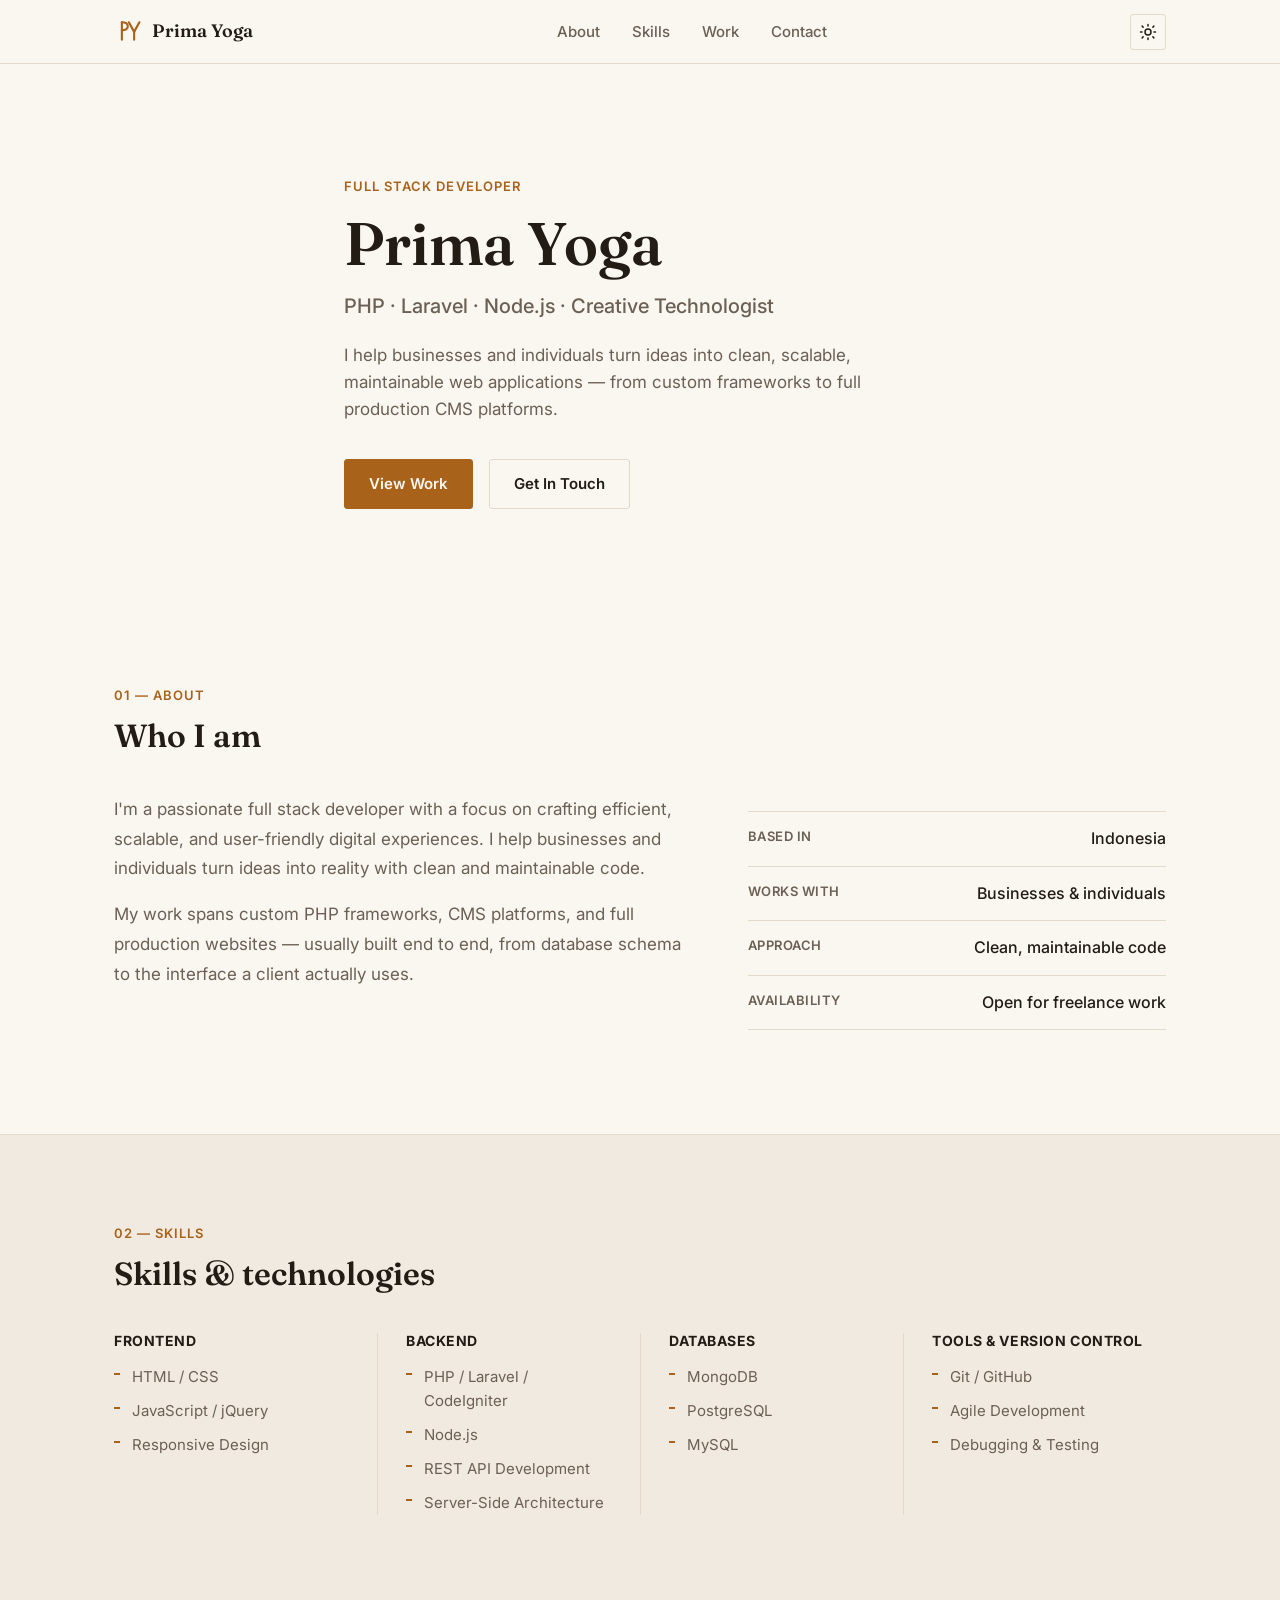
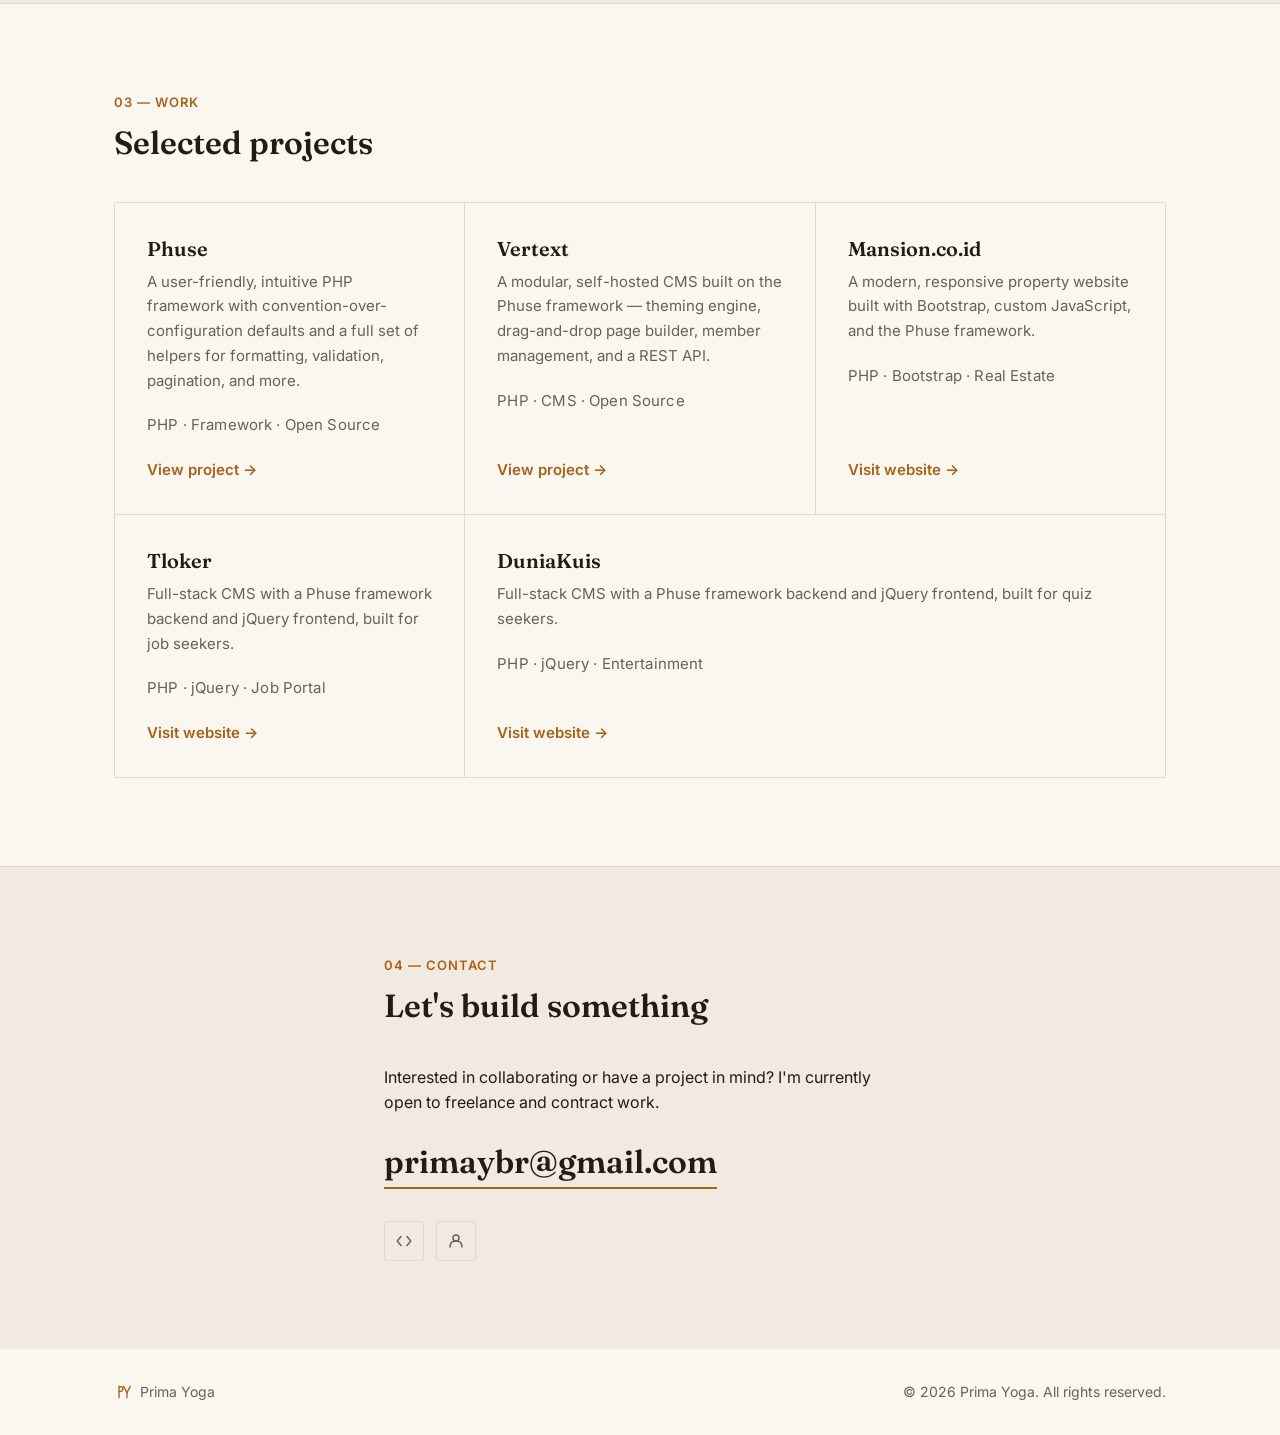
==== commit 83567d91: "update portofolio site" ====
--- a/index.html
+++ b/index.html
@@ -1,221 +1,229 @@
 <!DOCTYPE html>
-<html lang="en" data-theme="dark">
+<html lang="en">
 <head>
   <meta charset="UTF-8" />
+  <script>
+    (function () {
+      try {
+        var stored = localStorage.getItem('pf-theme');
+        var theme = stored || (window.matchMedia('(prefers-color-scheme: dark)').matches ? 'dark' : 'light');
+        document.documentElement.setAttribute('data-theme', theme);
+      } catch (e) {}
+    })();
+  </script>
   <meta name="viewport" content="width=device-width, initial-scale=1" />
-  <meta name="description" content="Prima Yoga - Full Stack Developer Portfolio">
-  <title>Prima Yoga | Full Stack Developer</title>
-  <link href="assets/css/styles.css" rel="stylesheet">
-  <style>
-    /* Custom Portfolio Styles */
-    .navbar {
-      background: var(--ps-bg-surface);
-      border-bottom: 1px solid var(--ps-border);
-      padding: 1rem 0;
-      position: sticky;
-      top: 0;
-      z-index: 1000;
-    }
-    .navbar-brand {
-      font-weight: 700;
-      font-size: 1.5rem;
-      color: var(--ps-text-primary);
-    }
-    .navbar-nav {
-      display: flex;
-      gap: 2rem;
-      list-style: none;
-      margin: 0;
-      padding: 0;
-    }
-    .navbar-nav a {
-      color: var(--ps-text-secondary);
-      text-decoration: none;
-      font-weight: 500;
-      transition: color 0.2s;
-    }
-    .navbar-nav a:hover,
-    .navbar-nav a.active {
-      color: var(--ps-primary);
-    }
-    .hero {
-      background: linear-gradient(135deg, var(--ps-bg-surface) 0%, var(--ps-bg-base) 100%);
-      padding: 6rem 1rem;
-      text-align: center;
-      border-bottom: 1px solid var(--ps-border);
-    }
-    .hero h1 {
-      font-size: 3.5rem;
-      font-weight: 700;
-      margin-bottom: 1rem;
-      background: linear-gradient(135deg, var(--ps-primary) 0%, #60A5FA 100%);
-      -webkit-background-clip: text;
-      -webkit-text-fill-color: transparent;
-      background-clip: text;
-    }
-    .hero p {
-      font-size: 1.25rem;
-      color: var(--ps-text-secondary);
-      max-width: 600px;
-      margin: 0 auto;
-    }
-    .section {
-      padding: 4rem 1rem;
-    }
-    .section-title {
-      font-size: 2rem;
-      font-weight: 700;
-      margin-bottom: 2rem;
-      color: var(--ps-text-primary);
-      position: relative;
-      display: inline-block;
-    }
-    .section-title::after {
-      content: '';
-      position: absolute;
-      bottom: -0.5rem;
-      left: 0;
-      width: 60px;
-      height: 4px;
-      background: var(--ps-primary);
-      border-radius: 2px;
-    }
-    .skills-grid {
-      display: grid;
-      grid-template-columns: repeat(auto-fit, minmax(250px, 1fr));
-      gap: 1.5rem;
-    }
-    .skill-item {
-      background: var(--ps-bg-surface);
-      border: 1px solid var(--ps-border);
-      border-radius: var(--ps-radius-lg);
-      padding: 1.5rem;
-      transition: all 0.3s ease;
-    }
-    .skill-item:hover {
-      border-color: var(--ps-primary);
-      box-shadow: var(--ps-shadow-md);
-      transform: translateY(-2px);
-    }
-    .skill-item h3 {
-      font-size: 1.125rem;
-      font-weight: 600;
-      margin-bottom: 0.75rem;
-      color: var(--ps-text-primary);
-    }
-    .skill-item ul {
-      list-style: none;
-      padding: 0;
-      margin: 0;
-    }
-    .skill-item li {
-      color: var(--ps-text-secondary);
-      padding: 0.25rem 0;
-      padding-left: 1.25rem;
-      position: relative;
-    }
-    .skill-item li::before {
-      content: '•';
-      position: absolute;
-      left: 0;
-      color: var(--ps-primary);
-      font-weight: bold;
-    }
-    .cta-button {
-      display: inline-block;
-      background: var(--ps-primary);
-      color: white;
-      padding: 0.75rem 2rem;
-      border-radius: var(--ps-radius);
-      text-decoration: none;
-      font-weight: 600;
-      transition: all 0.2s ease;
-    }
-    .cta-button:hover {
-      background: var(--ps-primary-hover);
-      transform: translateY(-2px);
-      box-shadow: var(--ps-shadow-md);
-      text-decoration: none;
-      color: white;
-    }
-    footer {
-      background: var(--ps-bg-surface);
-      border-top: 1px solid var(--ps-border);
-      padding: 2rem 1rem;
-      text-align: center;
-      color: var(--ps-text-muted);
-    }
-    @media (max-width: 768px) {
-      .hero h1 {
-        font-size: 2.5rem;
+
+  <!-- SEO Meta Tags -->
+  <title>Prima Yoga | Full Stack Developer Portfolio - PHP, Laravel, Node.js</title>
+  <meta name="description" content="Prima Yoga - Professional Full Stack Developer specializing in PHP, Laravel, CodeIgniter, Node.js, MongoDB, PostgreSQL, and modern web development. View portfolio and projects.">
+  <meta name="keywords" content="Prima Yoga, Full Stack Developer, PHP Developer, Laravel, CodeIgniter, Node.js, Web Developer, Backend Developer, Frontend Developer, MongoDB, PostgreSQL, MySQL, REST API, Vertext, Phuse, Git, GitHub, Portfolio, Web Development">
+  <meta name="author" content="Prima Yoga">
+  <meta name="robots" content="index, follow">
+  <link rel="canonical" href="https://primaybr.github.io/">
+
+  <!-- Open Graph / Facebook -->
+  <meta property="og:type" content="website">
+  <meta property="og:url" content="https://primaybr.github.io/">
+  <meta property="og:title" content="Prima Yoga | Full Stack Developer Portfolio">
+  <meta property="og:description" content="Professional Full Stack Developer specializing in PHP, Laravel, Node.js, and modern web development. View my portfolio and projects.">
+  <meta property="og:image" content="https://primaybr.github.io/assets/images/og-image.jpg">
+
+  <!-- Twitter -->
+  <meta property="twitter:card" content="summary_large_image">
+  <meta property="twitter:url" content="https://primaybr.github.io/">
+  <meta property="twitter:title" content="Prima Yoga | Full Stack Developer Portfolio">
+  <meta property="twitter:description" content="Professional Full Stack Developer specializing in PHP, Laravel, Node.js, and modern web development.">
+  <meta property="twitter:image" content="https://primaybr.github.io/assets/images/og-image.jpg">
+
+  <link rel="icon" type="image/svg+xml" href="assets/images/favicon.svg">
+
+  <!-- Structured Data -->
+  <script type="application/ld+json">
+  {
+    "@context": "https://schema.org",
+    "@type": "Person",
+    "name": "Prima Yoga",
+    "url": "https://primaybr.github.io",
+    "sameAs": [
+      "https://github.com/primaybr",
+      "https://linkedin.com/in/primayoga"
+    ],
+    "jobTitle": "Full Stack Developer",
+    "description": "Professional Full Stack Developer specializing in PHP, Laravel, CodeIgniter, Node.js, MongoDB, PostgreSQL, and modern web development.",
+    "knowsAbout": [
+      "PHP", "Laravel", "CodeIgniter", "Node.js", "JavaScript", "jQuery",
+      "HTML", "CSS", "MongoDB", "PostgreSQL", "MySQL", "REST API",
+      "Git", "GitHub", "Web Development", "Backend Development", "Frontend Development"
+    ],
+    "worksFor": { "@type": "Organization", "name": "Freelance" },
+    "address": { "@type": "PostalAddress", "addressCountry": "ID" }
+  }
+  </script>
+
+  <script type="application/ld+json">
+  {
+    "@context": "https://schema.org",
+    "@type": "WebSite",
+    "name": "Prima Yoga Portfolio",
+    "url": "https://primaybr.github.io",
+    "description": "Professional Full Stack Developer Portfolio showcasing PHP, Laravel, Node.js, and web development projects",
+    "author": { "@type": "Person", "name": "Prima Yoga" }
+  }
+  </script>
+
+  <script type="application/ld+json">
+  {
+    "@context": "https://schema.org",
+    "@type": "ItemList",
+    "name": "Prima Yoga Projects",
+    "itemListElement": [
+      {
+        "@type": "CreativeWork",
+        "position": 1,
+        "name": "Phuse PHP Framework",
+        "description": "A user-friendly and intuitive PHP framework that simplifies web development with conventions and helpers",
+        "url": "https://github.com/primaybr/phuse"
+      },
+      {
+        "@type": "CreativeWork",
+        "position": 2,
+        "name": "Vertext CMS",
+        "description": "A modular, self-hosted CMS built on the Phuse PHP framework with theming, page builder, member management, and a REST API",
+        "url": "https://github.com/primaybr/vertext"
+      },
+      {
+        "@type": "CreativeWork",
+        "position": 3,
+        "name": "Mansion.co.id",
+        "description": "A modern responsive property website built with Bootstrap, custom JS, and Phuse Framework",
+        "url": "https://mansion.co.id"
+      },
+      {
+        "@type": "CreativeWork",
+        "position": 4,
+        "name": "Tloker",
+        "description": "Full-stack CMS with Phuse Framework backend and jQuery frontend, built for job seekers",
+        "url": "https://tloker.com"
+      },
+      {
+        "@type": "CreativeWork",
+        "position": 5,
+        "name": "DuniaKuis",
+        "description": "Full-stack CMS with Phuse Framework backend and jQuery frontend, built for quiz seekers",
+        "url": "https://duniakuis.id"
       }
-      .hero p {
-        font-size: 1rem;
-      }
-      .navbar-nav {
-        flex-direction: column;
-        gap: 1rem;
-        text-align: center;
-      }
-    }
-  </style>
+    ]
+  }
+  </script>
+
+  <link rel="preconnect" href="https://fonts.googleapis.com">
+  <link rel="preconnect" href="https://fonts.gstatic.com" crossorigin>
+  <link href="https://fonts.googleapis.com/css2?family=Fraunces:opsz,wght@9..144,500;9..144,600;9..144,700&family=Inter:wght@400;500;600;700&display=swap" rel="stylesheet">
+
+  <link href="assets/css/portfolio.css" rel="stylesheet">
 </head>
 <body>
 
-  <!-- Navbar -->
-  <nav class="navbar">
-    <div class="container d-flex justify-content-between align-items-center">
-      <a class="navbar-brand" href="index.html">Prima Yoga</a>
-      <ul class="navbar-nav">
-        <li><a href="index.html" class="active">Home</a></li>
-        <li><a href="projects.html">Projects</a></li>
-        <li><a href="mailto:primaybr@gmail.com">Contact</a></li>
+  <!-- Nav -->
+  <nav class="nav">
+    <div class="container">
+      <a class="nav-brand" href="#top">
+        <svg class="mark" viewBox="0 0 32 32" aria-hidden="true">
+          <path d="M9,6 L9,26" />
+          <path d="M9,6 C18,6 18,15 9,15" />
+          <path d="M17,6 L23,17" />
+          <path d="M29,6 L23,17" />
+          <path d="M23,17 L23,26" />
+        </svg>
+        Prima Yoga
+      </a>
+
+      <ul class="nav-links">
+        <li><a href="#about">About</a></li>
+        <li><a href="#skills">Skills</a></li>
+        <li><a href="#work">Work</a></li>
+        <li><a href="#contact">Contact</a></li>
       </ul>
+
+      <div class="nav-right">
+        <button type="button" class="theme-toggle" aria-label="Toggle color theme">
+          <svg class="icon-sun" viewBox="0 0 24 24" aria-hidden="true">
+            <circle cx="12" cy="12" r="4" />
+            <path d="M12 2v2M12 20v2M4.2 4.2l1.4 1.4M18.4 18.4l1.4 1.4M2 12h2M20 12h2M4.2 19.8l1.4-1.4M18.4 5.6l1.4-1.4" />
+          </svg>
+          <svg class="icon-moon" viewBox="0 0 24 24" aria-hidden="true">
+            <path d="M20 14.5A8.5 8.5 0 1 1 9.5 4a6.5 6.5 0 0 0 10.5 10.5Z" />
+          </svg>
+        </button>
+        <button type="button" class="nav-toggle" aria-label="Toggle menu" aria-expanded="false">
+          <svg viewBox="0 0 24 24" aria-hidden="true">
+            <path d="M4 7h16M4 12h16M4 17h16" />
+          </svg>
+        </button>
+      </div>
     </div>
   </nav>
-  
-  <!-- Hero Section -->
-  <header class="hero">
-    <div class="container">
-      <h1>Prima Yoga</h1>
-      <p>Full Stack Web Developer • Creative Technologist</p>
-    </div>
-  </header>
-
-  <!-- Main Content -->
-  <main>
-    <!-- About Section -->
-    <section class="section">
+
+  <main id="top">
+
+    <!-- Hero -->
+    <header class="hero">
+      <div class="container hero-inner">
+        <span class="eyebrow">Full Stack Developer</span>
+        <h1>Prima Yoga</h1>
+        <p class="hero-subtitle">PHP &middot; Laravel &middot; Node.js &middot; Creative Technologist</p>
+        <p class="hero-lead">I help businesses and individuals turn ideas into clean, scalable, maintainable web applications &mdash; from custom frameworks to full production CMS platforms.</p>
+        <div class="button-row">
+          <a href="#work" class="btn btn-primary">View Work</a>
+          <a href="#contact" class="btn btn-outline">Get In Touch</a>
+        </div>
+      </div>
+    </header>
+
+    <!-- About -->
+    <section class="section" id="about">
       <div class="container">
-        <h2 class="section-title">About Me</h2>
-        <p style="color: var(--ps-text-secondary); line-height: 1.8; max-width: 800px;">
-          I'm a passionate full stack developer with a focus on crafting efficient, scalable, and user-friendly digital experiences. I help businesses and individuals turn ideas into reality with clean and maintainable code.
-        </p>
+        <span class="eyebrow">01 &mdash; About</span>
+        <h2 class="section-title">Who I am</h2>
+        <div class="about-grid">
+          <div class="about-bio">
+            <p>I'm a passionate full stack developer with a focus on crafting efficient, scalable, and user-friendly digital experiences. I help businesses and individuals turn ideas into reality with clean and maintainable code.</p>
+            <p>My work spans custom PHP frameworks, CMS platforms, and full production websites &mdash; usually built end to end, from database schema to the interface a client actually uses.</p>
+          </div>
+          <dl class="facts">
+            <div><dt>Based in</dt><dd>Indonesia</dd></div>
+            <div><dt>Works with</dt><dd>Businesses &amp; individuals</dd></div>
+            <div><dt>Approach</dt><dd>Clean, maintainable code</dd></div>
+            <div><dt>Availability</dt><dd>Open for freelance work</dd></div>
+          </dl>
+        </div>
       </div>
     </section>
 
-    <!-- Skills Section -->
-    <section class="section" style="background: var(--ps-bg-surface);">
+    <!-- Skills -->
+    <section class="section section-alt" id="skills">
       <div class="container">
-        <h2 class="section-title">Skills & Technologies</h2>
+        <span class="eyebrow">02 &mdash; Skills</span>
+        <h2 class="section-title">Skills &amp; technologies</h2>
         <div class="skills-grid">
-          <div class="skill-item">
+          <div class="skill-col">
             <h3>Frontend</h3>
             <ul>
               <li>HTML / CSS</li>
-              <li>JavaScript / JQuery</li>
+              <li>JavaScript / jQuery</li>
               <li>Responsive Design</li>
             </ul>
           </div>
-          <div class="skill-item">
+          <div class="skill-col">
             <h3>Backend</h3>
             <ul>
               <li>PHP / Laravel / CodeIgniter</li>
+              <li>Node.js</li>
               <li>REST API Development</li>
               <li>Server-Side Architecture</li>
             </ul>
           </div>
-          <div class="skill-item">
+          <div class="skill-col">
             <h3>Databases</h3>
             <ul>
               <li>MongoDB</li>
@@ -223,45 +231,103 @@
               <li>MySQL</li>
             </ul>
           </div>
-          <div class="skill-item">
-            <h3>Tools & Version Control</h3>
+          <div class="skill-col">
+            <h3>Tools &amp; Version Control</h3>
             <ul>
               <li>Git / GitHub</li>
               <li>Agile Development</li>
-              <li>Debugging & Testing</li>
+              <li>Debugging &amp; Testing</li>
             </ul>
           </div>
         </div>
       </div>
     </section>
 
-    <!-- Projects Section -->
-    <section class="section">
+    <!-- Work -->
+    <section class="section" id="work">
       <div class="container">
-        <h2 class="section-title">Projects</h2>
-        <p style="color: var(--ps-text-secondary); line-height: 1.8; margin-bottom: 2rem;">
-          I've worked on various personal and freelance projects, including portfolio websites and custom CMS systems.
-        </p>
-        <a href="projects.html" class="cta-button">View My Work</a>
+        <span class="eyebrow">03 &mdash; Work</span>
+        <h2 class="section-title">Selected projects</h2>
+        <div class="work-grid">
+
+          <article class="work-card">
+            <h3>Phuse</h3>
+            <p>A user-friendly, intuitive PHP framework with convention-over-configuration defaults and a full set of helpers for formatting, validation, pagination, and more.</p>
+            <p class="work-tags">PHP &middot; Framework &middot; Open Source</p>
+            <a href="https://github.com/primaybr/phuse" target="_blank" rel="noopener" class="work-link">View project</a>
+          </article>
+
+          <article class="work-card">
+            <h3>Vertext</h3>
+            <p>A modular, self-hosted CMS built on the Phuse framework &mdash; theming engine, drag-and-drop page builder, member management, and a REST API.</p>
+            <p class="work-tags">PHP &middot; CMS &middot; Open Source</p>
+            <a href="https://github.com/primaybr/vertext" target="_blank" rel="noopener" class="work-link">View project</a>
+          </article>
+
+          <article class="work-card">
+            <h3>Mansion.co.id</h3>
+            <p>A modern, responsive property website built with Bootstrap, custom JavaScript, and the Phuse framework.</p>
+            <p class="work-tags">PHP &middot; Bootstrap &middot; Real Estate</p>
+            <a href="https://mansion.co.id/" target="_blank" rel="noopener" class="work-link">Visit website</a>
+          </article>
+
+          <article class="work-card">
+            <h3>Tloker</h3>
+            <p>Full-stack CMS with a Phuse framework backend and jQuery frontend, built for job seekers.</p>
+            <p class="work-tags">PHP &middot; jQuery &middot; Job Portal</p>
+            <a href="https://tloker.com/" target="_blank" rel="noopener" class="work-link">Visit website</a>
+          </article>
+
+          <article class="work-card">
+            <h3>DuniaKuis</h3>
+            <p>Full-stack CMS with a Phuse framework backend and jQuery frontend, built for quiz seekers.</p>
+            <p class="work-tags">PHP &middot; jQuery &middot; Entertainment</p>
+            <a href="https://duniakuis.id/" target="_blank" rel="noopener" class="work-link">Visit website</a>
+          </article>
+
+        </div>
       </div>
     </section>
 
-    <!-- Contact Section -->
-    <section class="section" style="background: var(--ps-bg-surface);">
-      <div class="container">
-        <h2 class="section-title">Contact</h2>
-        <p style="color: var(--ps-text-secondary); line-height: 1.8; margin-bottom: 2rem;">
-          Interested in collaborating or have a project in mind? Reach out via email at 
-          <a href="mailto:primaybr@gmail.com" style="color: var(--ps-primary);">primaybr@gmail.com</a>.
-        </p>
-        <a href="mailto:primaybr@gmail.com" class="cta-button">Get In Touch</a>
+    <!-- Contact -->
+    <section class="section section-alt" id="contact">
+      <div class="container contact-inner">
+        <span class="eyebrow">04 &mdash; Contact</span>
+        <h2 class="section-title">Let's build something</h2>
+        <p>Interested in collaborating or have a project in mind? I'm currently open to freelance and contract work.</p>
+        <a href="mailto:primaybr@gmail.com" class="contact-email">primaybr@gmail.com</a>
+        <div class="social-row">
+          <a class="social-link" href="https://github.com/primaybr" target="_blank" rel="noopener" aria-label="GitHub">
+            <svg viewBox="0 0 24 24" aria-hidden="true" style="fill:none;stroke:currentColor;stroke-width:2;stroke-linecap:round;stroke-linejoin:round;">
+              <path d="M8 6 L3 12 L8 18" />
+              <path d="M16 6 L21 12 L16 18" />
+            </svg>
+          </a>
+          <a class="social-link" href="https://linkedin.com/in/primayoga" target="_blank" rel="noopener" aria-label="LinkedIn">
+            <svg viewBox="0 0 24 24" aria-hidden="true" style="fill:none;stroke:currentColor;stroke-width:2;stroke-linecap:round;stroke-linejoin:round;">
+              <circle cx="12" cy="8" r="4" />
+              <path d="M4 20c0-5.5 3.5-8 8-8s8 2.5 8 8" />
+            </svg>
+          </a>
+        </div>
       </div>
     </section>
+
   </main>
 
-  <footer>
+  <footer class="footer">
     <div class="container">
-      <p>&copy; <script>document.write(new Date().getFullYear());</script> Prima Yoga. All rights reserved.</p>
+      <span class="footer-brand">
+        <svg class="mark" viewBox="0 0 32 32" aria-hidden="true">
+          <path d="M9,6 L9,26" />
+          <path d="M9,6 C18,6 18,15 9,15" />
+          <path d="M17,6 L23,17" />
+          <path d="M29,6 L23,17" />
+          <path d="M23,17 L23,26" />
+        </svg>
+        Prima Yoga
+      </span>
+      <p class="footer-copy">&copy; <span id="year"></span> Prima Yoga. All rights reserved.</p>
     </div>
   </footer>
 
--- a/assets/css/portfolio.css
+++ b/assets/css/portfolio.css
@@ -0,0 +1,529 @@
+/* Prima Yoga — Portfolio stylesheet. Flat, minimal, no gradients. */
+
+/* ============================================================
+   Tokens
+   ============================================================ */
+:root {
+  --pf-font-display: 'Fraunces', Georgia, 'Times New Roman', serif;
+  --pf-font-body: 'Inter', -apple-system, BlinkMacSystemFont, 'Segoe UI', Roboto, sans-serif;
+
+  --pf-bg: #FAF6F0;
+  --pf-bg-alt: #F1EAE0;
+  --pf-text: #221C15;
+  --pf-text-muted: #6B6055;
+  --pf-border: #E4DACB;
+  --pf-accent: #A8621A;
+  --pf-accent-hover: #8B4F14;
+  --pf-accent-soft: rgba(168, 98, 26, 0.08);
+  --pf-on-accent: #FAF6F0;
+
+  --pf-radius: 3px;
+  --pf-max-width: 1100px;
+  --pf-nav-height: 4rem;
+}
+
+[data-theme="dark"] {
+  --pf-bg: #1B1611;
+  --pf-bg-alt: #241D16;
+  --pf-text: #F2ECE1;
+  --pf-text-muted: #A79A89;
+  --pf-border: #3A2F24;
+  --pf-accent: #D28A3F;
+  --pf-accent-hover: #E0A25E;
+  --pf-accent-soft: rgba(210, 138, 63, 0.12);
+  --pf-on-accent: #1B1611;
+}
+
+/* ============================================================
+   Reset & base
+   ============================================================ */
+*, *::before, *::after { box-sizing: border-box; }
+
+html {
+  scroll-behavior: smooth;
+  -webkit-text-size-adjust: 100%;
+}
+
+body {
+  margin: 0;
+  font-family: var(--pf-font-body);
+  font-size: 1rem;
+  line-height: 1.6;
+  color: var(--pf-text);
+  background: var(--pf-bg);
+  -webkit-font-smoothing: antialiased;
+  transition: background-color .2s ease, color .2s ease;
+}
+
+h1, h2, h3 {
+  font-family: var(--pf-font-display);
+  font-weight: 600;
+  line-height: 1.15;
+  margin: 0;
+}
+
+p { margin: 0; }
+
+a {
+  color: var(--pf-accent);
+  text-decoration: none;
+}
+a:hover { text-decoration: underline; }
+
+ul { list-style: none; margin: 0; padding: 0; }
+
+img, svg { display: block; max-width: 100%; }
+
+:focus-visible {
+  outline: 2px solid var(--pf-accent);
+  outline-offset: 2px;
+}
+
+.container {
+  width: 100%;
+  max-width: var(--pf-max-width);
+  margin: 0 auto;
+  padding: 0 1.5rem;
+}
+
+section[id] { scroll-margin-top: calc(var(--pf-nav-height) + .5rem); }
+
+.section {
+  padding: 5.5rem 0;
+  border-bottom: 1px solid var(--pf-border);
+}
+.section:last-of-type { border-bottom: none; }
+.section-alt { background: var(--pf-bg-alt); }
+
+.eyebrow {
+  display: block;
+  font-family: var(--pf-font-body);
+  font-size: .8125rem;
+  font-weight: 600;
+  letter-spacing: .08em;
+  text-transform: uppercase;
+  color: var(--pf-accent);
+  margin-bottom: .75rem;
+}
+
+.section-title {
+  font-size: 2rem;
+  margin-bottom: 2.5rem;
+}
+
+/* ============================================================
+   Monogram mark
+   ============================================================ */
+.mark {
+  width: 28px;
+  height: 28px;
+  flex-shrink: 0;
+  color: var(--pf-accent);
+}
+.mark path {
+  fill: none;
+  stroke: currentColor;
+  stroke-width: 2.4;
+  stroke-linecap: round;
+  stroke-linejoin: round;
+}
+
+/* ============================================================
+   Nav
+   ============================================================ */
+.nav {
+  position: sticky;
+  top: 0;
+  z-index: 100;
+  height: var(--pf-nav-height);
+  background: var(--pf-bg);
+  border-bottom: 1px solid var(--pf-border);
+}
+
+.nav .container {
+  height: 100%;
+  display: flex;
+  align-items: center;
+  justify-content: space-between;
+}
+
+.nav-brand {
+  display: inline-flex;
+  align-items: center;
+  gap: .625rem;
+  font-family: var(--pf-font-display);
+  font-size: 1.125rem;
+  font-weight: 600;
+  color: var(--pf-text);
+}
+.nav-brand:hover { text-decoration: none; }
+
+.nav-links {
+  display: flex;
+  align-items: center;
+  gap: 2rem;
+}
+
+.nav-links a {
+  color: var(--pf-text-muted);
+  font-size: .9375rem;
+  font-weight: 500;
+}
+.nav-links a:hover { color: var(--pf-accent); text-decoration: none; }
+
+.nav-right {
+  display: flex;
+  align-items: center;
+  gap: 1.25rem;
+}
+
+.theme-toggle,
+.nav-toggle {
+  display: inline-flex;
+  align-items: center;
+  justify-content: center;
+  width: 2.25rem;
+  height: 2.25rem;
+  border: 1px solid var(--pf-border);
+  border-radius: var(--pf-radius);
+  background: transparent;
+  color: var(--pf-text);
+  cursor: pointer;
+}
+.theme-toggle:hover,
+.nav-toggle:hover { border-color: var(--pf-accent); color: var(--pf-accent); }
+
+.theme-toggle svg,
+.nav-toggle svg {
+  width: 18px;
+  height: 18px;
+  fill: none;
+  stroke: currentColor;
+  stroke-width: 2;
+  stroke-linecap: round;
+  stroke-linejoin: round;
+}
+
+.theme-toggle .icon-moon { display: none; }
+[data-theme="dark"] .theme-toggle .icon-sun { display: none; }
+[data-theme="dark"] .theme-toggle .icon-moon { display: block; }
+
+.nav-toggle { display: none; }
+
+/* ============================================================
+   Hero
+   ============================================================ */
+.hero {
+  padding: 7rem 0 5.5rem;
+}
+
+.hero-inner { max-width: 640px; }
+
+.hero h1 {
+  font-size: clamp(2.5rem, 5vw, 3.75rem);
+  margin-bottom: .75rem;
+}
+
+.hero-subtitle {
+  font-size: 1.25rem;
+  font-weight: 500;
+  color: var(--pf-text-muted);
+  margin-bottom: 1.25rem;
+}
+
+.hero-lead {
+  font-size: 1.0625rem;
+  color: var(--pf-text-muted);
+  margin-bottom: 2.25rem;
+}
+
+.button-row {
+  display: flex;
+  gap: 1rem;
+  flex-wrap: wrap;
+}
+
+.btn {
+  display: inline-flex;
+  align-items: center;
+  gap: .5rem;
+  padding: .75rem 1.5rem;
+  font-family: var(--pf-font-body);
+  font-size: .9375rem;
+  font-weight: 600;
+  border-radius: var(--pf-radius);
+  border: 1px solid transparent;
+  cursor: pointer;
+  transition: background-color .15s ease, border-color .15s ease, color .15s ease;
+}
+.btn:hover { text-decoration: none; }
+
+.btn-primary {
+  background: var(--pf-accent);
+  border-color: var(--pf-accent);
+  color: var(--pf-on-accent);
+}
+.btn-primary:hover { background: var(--pf-accent-hover); border-color: var(--pf-accent-hover); }
+
+.btn-outline {
+  background: transparent;
+  border-color: var(--pf-border);
+  color: var(--pf-text);
+}
+.btn-outline:hover { border-color: var(--pf-accent); color: var(--pf-accent); }
+
+/* ============================================================
+   About
+   ============================================================ */
+.about-grid {
+  display: grid;
+  grid-template-columns: 1.4fr 1fr;
+  gap: 3rem;
+  align-items: start;
+}
+
+.about-bio p {
+  color: var(--pf-text-muted);
+  font-size: 1.0625rem;
+  line-height: 1.75;
+}
+.about-bio p + p { margin-top: 1rem; }
+
+.facts { border-top: 1px solid var(--pf-border); }
+
+.facts > div {
+  display: flex;
+  justify-content: space-between;
+  gap: 1rem;
+  padding: .875rem 0;
+  border-bottom: 1px solid var(--pf-border);
+}
+
+.facts dt {
+  font-size: .8125rem;
+  font-weight: 600;
+  letter-spacing: .04em;
+  text-transform: uppercase;
+  color: var(--pf-text-muted);
+}
+
+.facts dd {
+  margin: 0;
+  font-weight: 500;
+  text-align: right;
+}
+
+/* ============================================================
+   Skills
+   ============================================================ */
+.skills-grid {
+  display: grid;
+  grid-template-columns: repeat(4, 1fr);
+}
+
+.skill-col {
+  padding: 0 1.75rem;
+  border-left: 1px solid var(--pf-border);
+}
+.skill-col:first-child { padding-left: 0; border-left: none; }
+.skill-col:last-child { padding-right: 0; }
+
+.skill-col h3 {
+  font-family: var(--pf-font-body);
+  font-size: .875rem;
+  font-weight: 700;
+  letter-spacing: .04em;
+  text-transform: uppercase;
+  margin-bottom: 1rem;
+}
+
+.skill-col li {
+  position: relative;
+  padding-left: 1.1rem;
+  color: var(--pf-text-muted);
+  font-size: .9375rem;
+}
+.skill-col li + li { margin-top: .625rem; }
+
+.skill-col li::before {
+  content: '';
+  position: absolute;
+  left: 0;
+  top: .55em;
+  width: 6px;
+  height: 2px;
+  background: var(--pf-accent);
+}
+
+/* ============================================================
+   Work
+   ============================================================ */
+.work-grid {
+  display: grid;
+  grid-template-columns: repeat(3, 1fr);
+  gap: 1px;
+  background: var(--pf-border);
+  border: 1px solid var(--pf-border);
+}
+
+.work-card:last-child { grid-column: span 2; }
+
+.work-card {
+  background: var(--pf-bg);
+  padding: 2rem;
+  display: flex;
+  flex-direction: column;
+  border-top: 2px solid transparent;
+  transition: border-color .15s ease;
+}
+.work-card:hover { border-top-color: var(--pf-accent); }
+
+.work-card h3 {
+  font-size: 1.25rem;
+  margin-bottom: .625rem;
+}
+
+.work-card p {
+  color: var(--pf-text-muted);
+  font-size: .9375rem;
+  line-height: 1.65;
+  flex: 1;
+  margin-bottom: 1.25rem;
+}
+
+.work-tags {
+  font-size: .8125rem;
+  color: var(--pf-text-muted);
+  margin-bottom: 1rem;
+  letter-spacing: .01em;
+}
+
+.work-link {
+  font-size: .9375rem;
+  font-weight: 600;
+  color: var(--pf-accent);
+}
+.work-link:hover { text-decoration: none; }
+.work-link::after { content: ' \2192'; }
+
+/* ============================================================
+   Contact
+   ============================================================ */
+.contact-inner { max-width: 560px; }
+
+.contact-email {
+  display: inline-block;
+  font-family: var(--pf-font-display);
+  font-size: clamp(1.5rem, 3vw, 2rem);
+  font-weight: 600;
+  color: var(--pf-text);
+  margin: 1.25rem 0 2rem;
+  border-bottom: 2px solid var(--pf-accent);
+}
+.contact-email:hover { color: var(--pf-accent); text-decoration: none; }
+
+.social-row {
+  display: flex;
+  gap: .75rem;
+}
+
+.social-link {
+  display: inline-flex;
+  align-items: center;
+  justify-content: center;
+  width: 2.5rem;
+  height: 2.5rem;
+  border: 1px solid var(--pf-border);
+  border-radius: var(--pf-radius);
+  color: var(--pf-text-muted);
+}
+.social-link:hover {
+  border-color: var(--pf-accent);
+  color: var(--pf-accent);
+  text-decoration: none;
+}
+.social-link svg {
+  width: 18px;
+  height: 18px;
+  fill: currentColor;
+}
+
+/* ============================================================
+   Footer
+   ============================================================ */
+.footer {
+  padding: 2rem 0;
+}
+
+.footer .container {
+  display: flex;
+  align-items: center;
+  justify-content: space-between;
+  gap: 1rem;
+  flex-wrap: wrap;
+}
+
+.footer-brand {
+  display: inline-flex;
+  align-items: center;
+  gap: .5rem;
+  color: var(--pf-text-muted);
+  font-size: .875rem;
+}
+.footer-brand .mark { width: 18px; height: 18px; }
+
+.footer-copy {
+  font-size: .875rem;
+  color: var(--pf-text-muted);
+}
+
+/* ============================================================
+   Responsive
+   ============================================================ */
+@media (max-width: 900px) {
+  .about-grid { grid-template-columns: 1fr; gap: 2rem; }
+  .skills-grid { grid-template-columns: repeat(2, 1fr); row-gap: 2rem; }
+  .skill-col:nth-child(2) { border-left: 1px solid var(--pf-border); }
+  .skill-col:nth-child(3) { padding-left: 0; border-left: none; }
+  .work-grid { grid-template-columns: repeat(2, 1fr); }
+}
+
+@media (max-width: 640px) {
+  .section { padding: 3.5rem 0; }
+  .hero { padding: 3rem 0 3.5rem; }
+
+  .nav-toggle { display: inline-flex; }
+
+  .nav-links {
+    position: absolute;
+    top: 100%;
+    left: 0;
+    right: 0;
+    flex-direction: column;
+    align-items: flex-start;
+    gap: 0;
+    background: var(--pf-bg);
+    border-bottom: 1px solid var(--pf-border);
+    padding: .5rem 1.5rem 1rem;
+    display: none;
+  }
+  .nav-links.is-open { display: flex; }
+  .nav-links a { padding: .625rem 0; width: 100%; }
+
+  .skills-grid { grid-template-columns: 1fr; }
+  .skill-col,
+  .skill-col:nth-child(2),
+  .skill-col:nth-child(3) {
+    padding: 1.25rem 0;
+    border-left: none;
+    border-top: 1px solid var(--pf-border);
+  }
+  .skill-col:first-child { border-top: none; padding-top: 0; }
+
+  .work-grid { grid-template-columns: 1fr; }
+  .work-card:last-child { grid-column: span 1; }
+
+  .facts dd { text-align: right; }
+
+  .footer .container { flex-direction: column; align-items: flex-start; }
+}
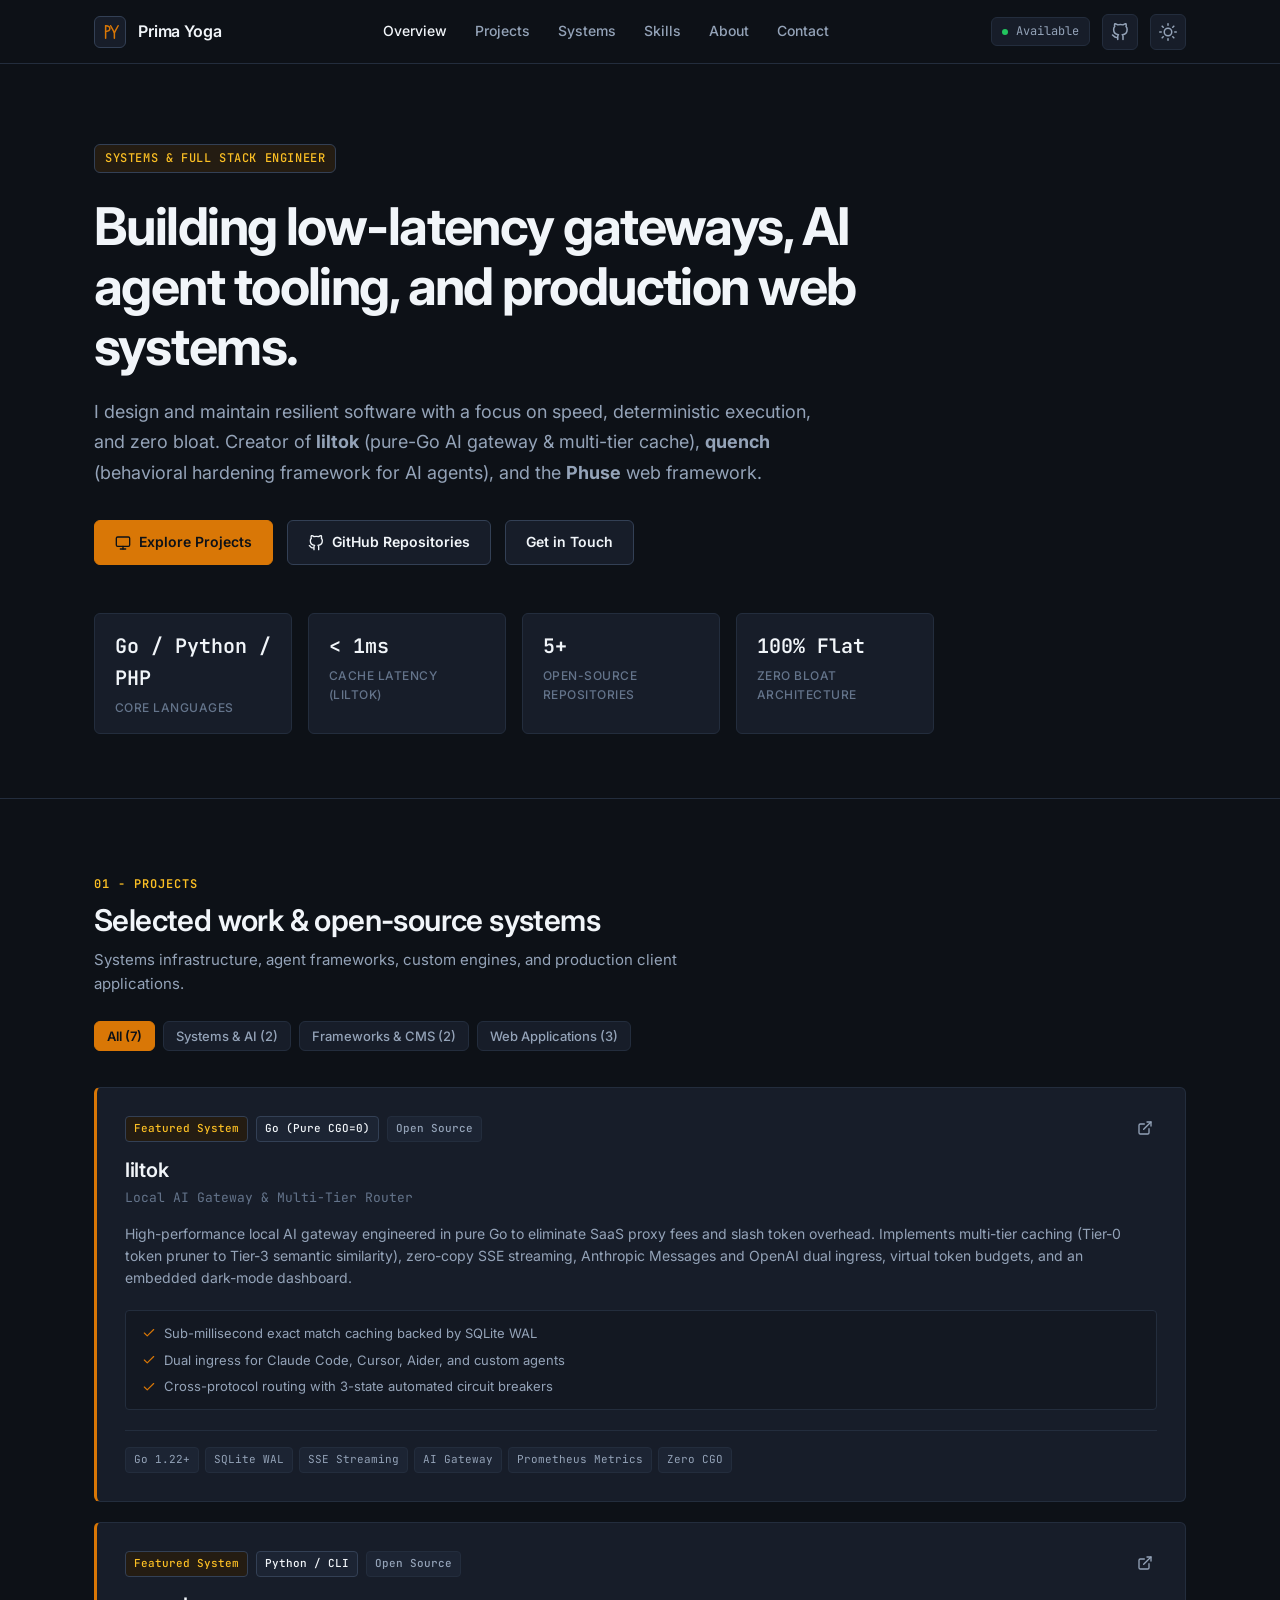
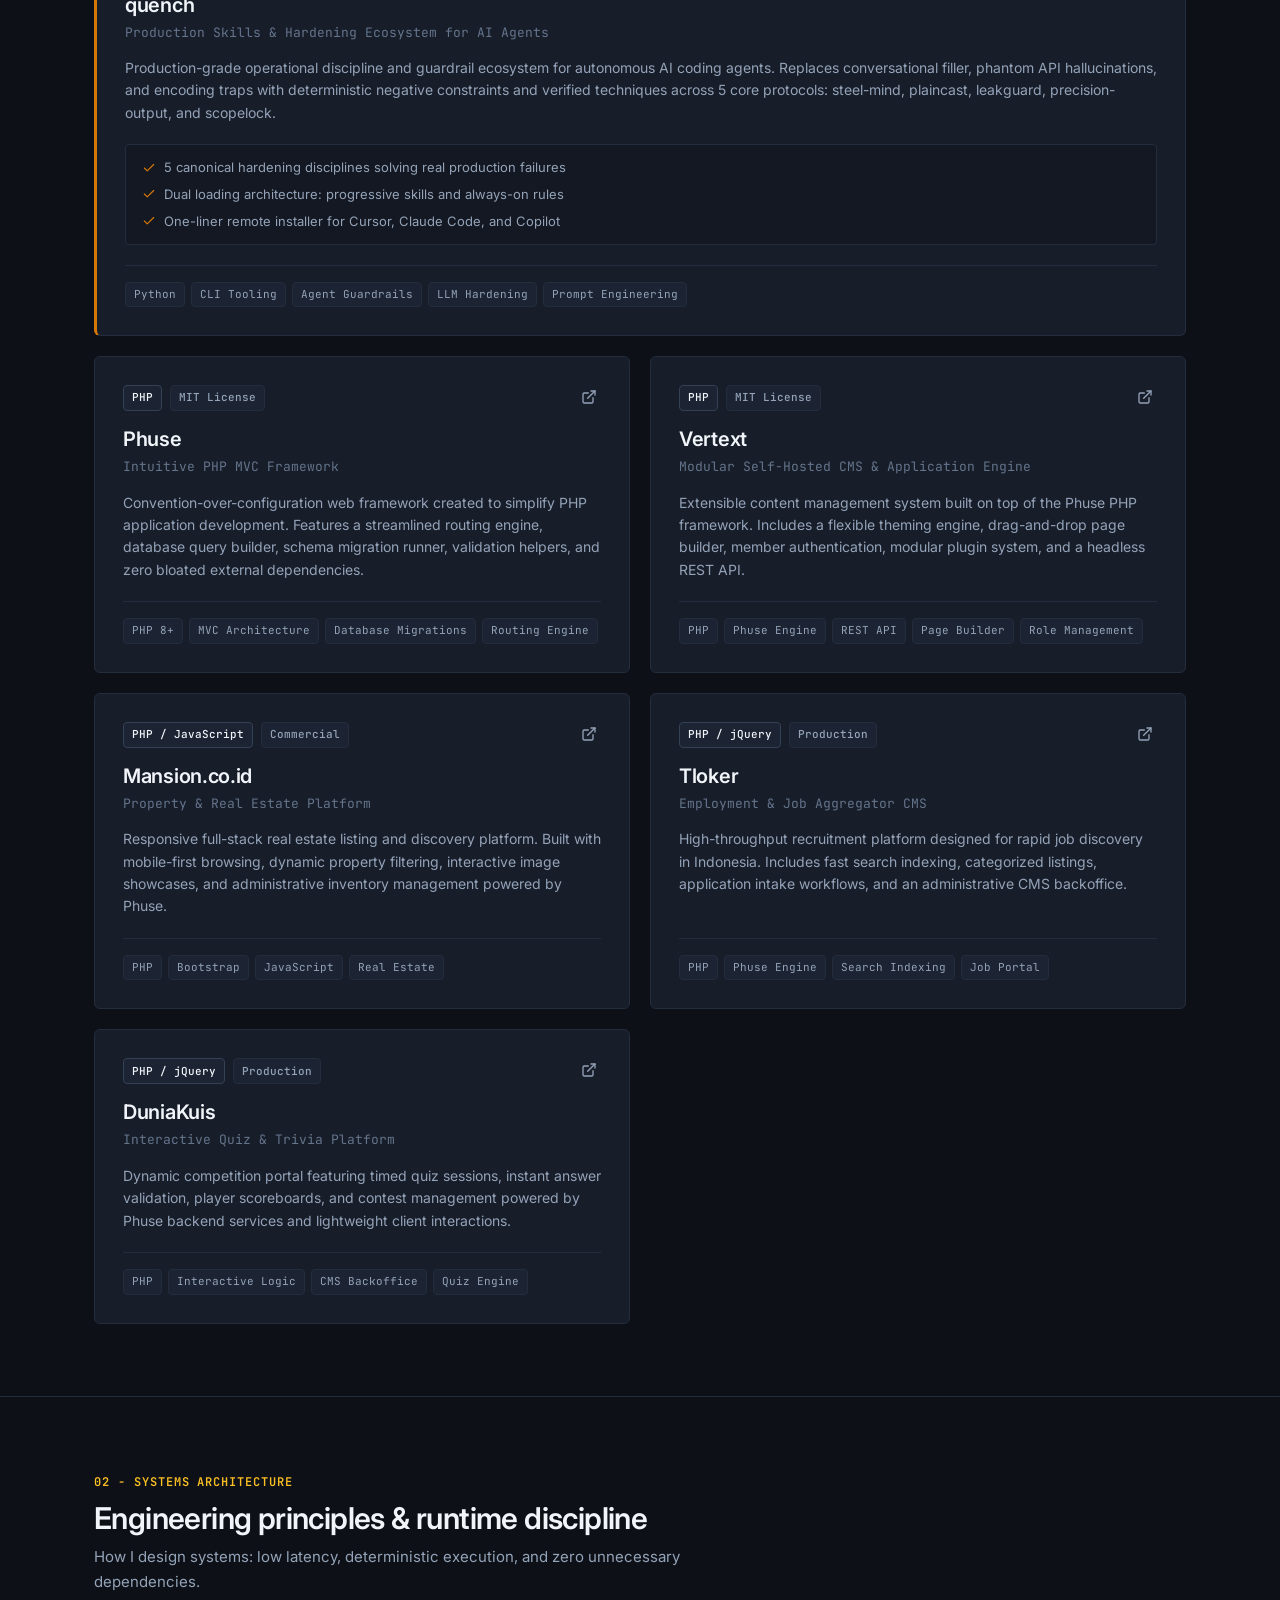
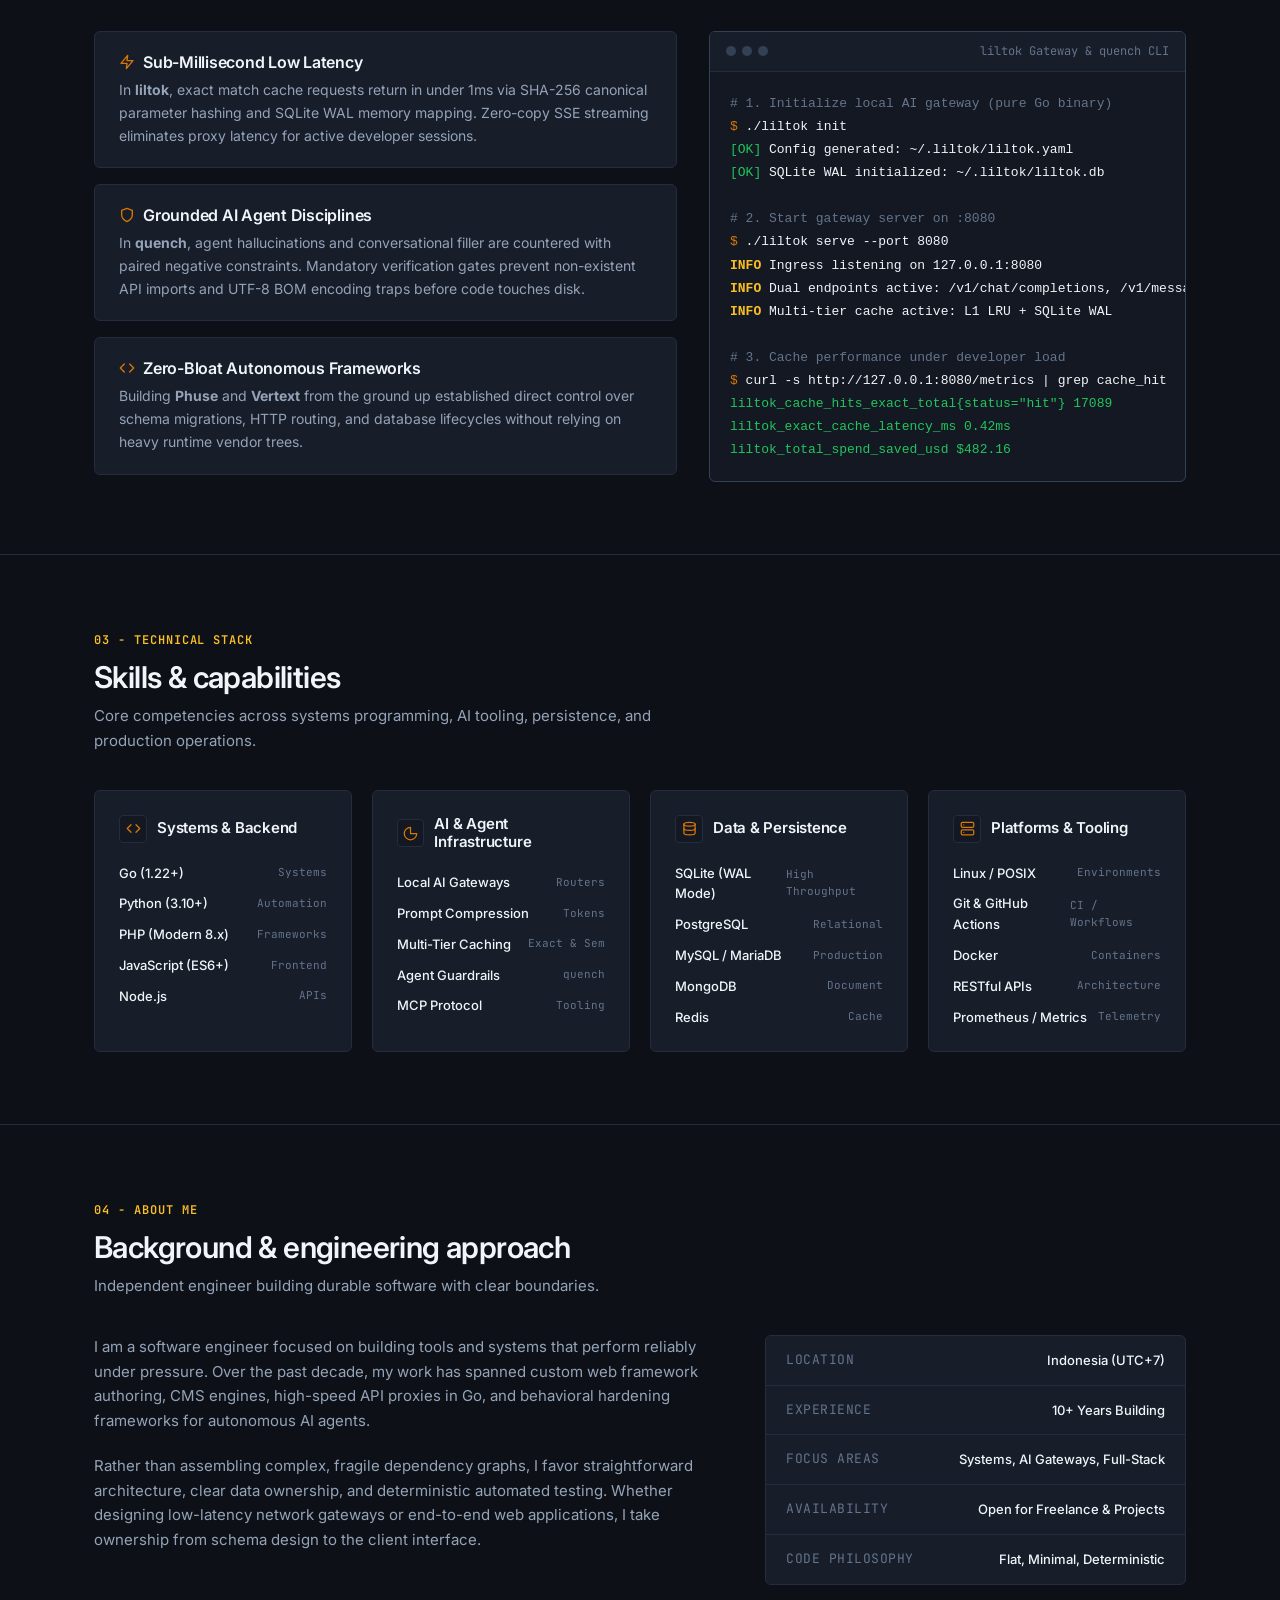
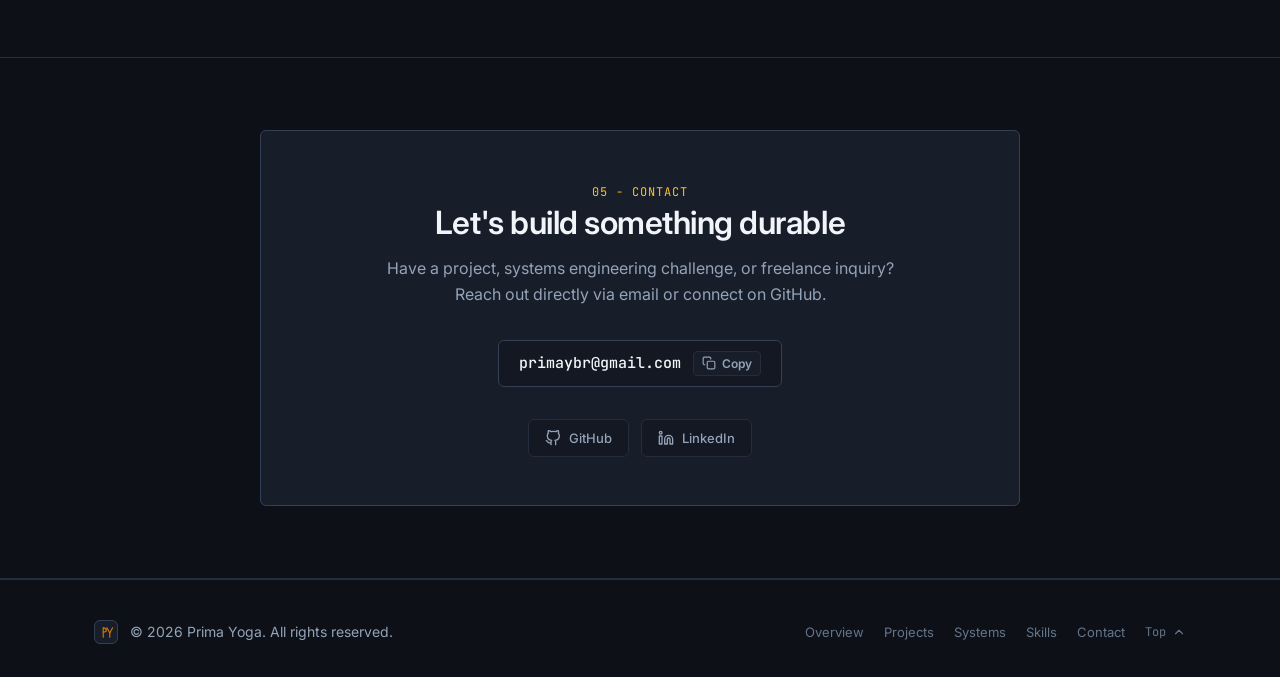
==== commit d1201870: "Overhaul portfolio UI/UX with flat dark design and featured systems" ====
--- a/index.html
+++ b/index.html
@@ -1,39 +1,37 @@
 <!DOCTYPE html>
-<html lang="en">
+<html lang="en" data-theme="dark">
 <head>
-  <meta charset="UTF-8" />
+  <meta charset="UTF-8">
   <script>
     (function () {
       try {
         var stored = localStorage.getItem('pf-theme');
-        var theme = stored || (window.matchMedia('(prefers-color-scheme: dark)').matches ? 'dark' : 'light');
+        var theme = stored || 'dark';
         document.documentElement.setAttribute('data-theme', theme);
       } catch (e) {}
     })();
   </script>
-  <meta name="viewport" content="width=device-width, initial-scale=1" />
+  <meta name="viewport" content="width=device-width, initial-scale=1">
 
   <!-- SEO Meta Tags -->
-  <title>Prima Yoga | Full Stack Developer Portfolio - PHP, Laravel, Node.js</title>
-  <meta name="description" content="Prima Yoga - Professional Full Stack Developer specializing in PHP, Laravel, CodeIgniter, Node.js, MongoDB, PostgreSQL, and modern web development. View portfolio and projects.">
-  <meta name="keywords" content="Prima Yoga, Full Stack Developer, PHP Developer, Laravel, CodeIgniter, Node.js, Web Developer, Backend Developer, Frontend Developer, MongoDB, PostgreSQL, MySQL, REST API, Vertext, Phuse, Git, GitHub, Portfolio, Web Development">
+  <title>Prima Yoga - Systems &amp; Full Stack Engineer</title>
+  <meta name="description" content="Portfolio of Prima Yoga - Systems &amp; Full Stack Engineer. Creator of liltok (local AI gateway in Go), quench (AI agent skills ecosystem in Python), and Phuse PHP framework.">
+  <meta name="keywords" content="Prima Yoga, Systems Engineer, Full Stack Developer, Go, Python, PHP, AI Gateway, liltok, quench, Phuse, Vertext, Web Development">
   <meta name="author" content="Prima Yoga">
   <meta name="robots" content="index, follow">
   <link rel="canonical" href="https://primaybr.github.io/">
 
-  <!-- Open Graph / Facebook -->
+  <!-- Open Graph / Social -->
   <meta property="og:type" content="website">
   <meta property="og:url" content="https://primaybr.github.io/">
-  <meta property="og:title" content="Prima Yoga | Full Stack Developer Portfolio">
-  <meta property="og:description" content="Professional Full Stack Developer specializing in PHP, Laravel, Node.js, and modern web development. View my portfolio and projects.">
-  <meta property="og:image" content="https://primaybr.github.io/assets/images/og-image.jpg">
-
-  <!-- Twitter -->
-  <meta property="twitter:card" content="summary_large_image">
+  <meta property="og:title" content="Prima Yoga - Systems &amp; Full Stack Engineer">
+  <meta property="og:description" content="Portfolio of Prima Yoga. Creator of liltok (local AI gateway in Go), quench (AI agent skills ecosystem in Python), and Phuse PHP framework.">
+  <meta property="og:image" content="https://primaybr.github.io/assets/images/favicon.svg">
+
+  <meta property="twitter:card" content="summary">
   <meta property="twitter:url" content="https://primaybr.github.io/">
-  <meta property="twitter:title" content="Prima Yoga | Full Stack Developer Portfolio">
-  <meta property="twitter:description" content="Professional Full Stack Developer specializing in PHP, Laravel, Node.js, and modern web development.">
-  <meta property="twitter:image" content="https://primaybr.github.io/assets/images/og-image.jpg">
+  <meta property="twitter:title" content="Prima Yoga - Systems &amp; Full Stack Engineer">
+  <meta property="twitter:description" content="Low-latency gateways, AI agent ecosystems, and production web platforms.">
 
   <link rel="icon" type="image/svg+xml" href="assets/images/favicon.svg">
 
@@ -48,26 +46,12 @@
       "https://github.com/primaybr",
       "https://linkedin.com/in/primayoga"
     ],
-    "jobTitle": "Full Stack Developer",
-    "description": "Professional Full Stack Developer specializing in PHP, Laravel, CodeIgniter, Node.js, MongoDB, PostgreSQL, and modern web development.",
+    "jobTitle": "Systems & Full Stack Engineer",
+    "description": "Software engineer specializing in high-performance local AI gateways, agent tooling, and scalable web architectures.",
     "knowsAbout": [
-      "PHP", "Laravel", "CodeIgniter", "Node.js", "JavaScript", "jQuery",
-      "HTML", "CSS", "MongoDB", "PostgreSQL", "MySQL", "REST API",
-      "Git", "GitHub", "Web Development", "Backend Development", "Frontend Development"
-    ],
-    "worksFor": { "@type": "Organization", "name": "Freelance" },
-    "address": { "@type": "PostalAddress", "addressCountry": "ID" }
-  }
-  </script>
-
-  <script type="application/ld+json">
-  {
-    "@context": "https://schema.org",
-    "@type": "WebSite",
-    "name": "Prima Yoga Portfolio",
-    "url": "https://primaybr.github.io",
-    "description": "Professional Full Stack Developer Portfolio showcasing PHP, Laravel, Node.js, and web development projects",
-    "author": { "@type": "Person", "name": "Prima Yoga" }
+      "Go", "Python", "PHP", "AI Gateways", "LLM Guardrails", "SQLite WAL",
+      "PostgreSQL", "MySQL", "REST APIs", "MVC Frameworks", "Systems Engineering"
+    ]
   }
   </script>
 
@@ -78,256 +62,849 @@
     "name": "Prima Yoga Projects",
     "itemListElement": [
       {
-        "@type": "CreativeWork",
+        "@type": "SoftwareSourceCode",
         "position": 1,
-        "name": "Phuse PHP Framework",
-        "description": "A user-friendly and intuitive PHP framework that simplifies web development with conventions and helpers",
-        "url": "https://github.com/primaybr/phuse"
+        "name": "liltok",
+        "description": "Ultra-fast local AI gateway and multi-tier router engineered in Go to eliminate SaaS fees through caching.",
+        "codeRepository": "https://github.com/primaybr/liltok",
+        "programmingLanguage": "Go"
       },
       {
-        "@type": "CreativeWork",
+        "@type": "SoftwareSourceCode",
         "position": 2,
-        "name": "Vertext CMS",
-        "description": "A modular, self-hosted CMS built on the Phuse PHP framework with theming, page builder, member management, and a REST API",
-        "url": "https://github.com/primaybr/vertext"
+        "name": "quench",
+        "description": "Hardened skills and guardrails ecosystem for autonomous AI coding agents in Python.",
+        "codeRepository": "https://github.com/primaybr/quench",
+        "programmingLanguage": "Python"
       },
       {
-        "@type": "CreativeWork",
+        "@type": "SoftwareSourceCode",
         "position": 3,
+        "name": "Phuse",
+        "description": "Intuitive, convention-over-configuration PHP web framework.",
+        "codeRepository": "https://github.com/primaybr/phuse",
+        "programmingLanguage": "PHP"
+      },
+      {
+        "@type": "SoftwareSourceCode",
+        "position": 4,
+        "name": "Vertext",
+        "description": "Modular, self-hosted CMS and application engine built on Phuse.",
+        "codeRepository": "https://github.com/primaybr/vertext",
+        "programmingLanguage": "PHP"
+      },
+      {
+        "@type": "WebSite",
+        "position": 5,
         "name": "Mansion.co.id",
-        "description": "A modern responsive property website built with Bootstrap, custom JS, and Phuse Framework",
+        "description": "Responsive real estate and commercial property platform.",
         "url": "https://mansion.co.id"
       },
       {
-        "@type": "CreativeWork",
-        "position": 4,
+        "@type": "WebSite",
+        "position": 6,
         "name": "Tloker",
-        "description": "Full-stack CMS with Phuse Framework backend and jQuery frontend, built for job seekers",
+        "description": "Full-stack job portal CMS built on Phuse framework.",
         "url": "https://tloker.com"
       },
       {
-        "@type": "CreativeWork",
-        "position": 5,
+        "@type": "WebSite",
+        "position": 7,
         "name": "DuniaKuis",
-        "description": "Full-stack CMS with Phuse Framework backend and jQuery frontend, built for quiz seekers",
+        "description": "Interactive quiz and knowledge competition platform.",
         "url": "https://duniakuis.id"
       }
     ]
   }
   </script>
 
+  <!-- Google Fonts: Inter and JetBrains Mono -->
   <link rel="preconnect" href="https://fonts.googleapis.com">
   <link rel="preconnect" href="https://fonts.gstatic.com" crossorigin>
-  <link href="https://fonts.googleapis.com/css2?family=Fraunces:opsz,wght@9..144,500;9..144,600;9..144,700&family=Inter:wght@400;500;600;700&display=swap" rel="stylesheet">
-
-  <link href="assets/css/portfolio.css" rel="stylesheet">
+  <link href="https://fonts.googleapis.com/css2?family=Inter:wght@400;500;600;700&family=JetBrains+Mono:wght@400;500;600&display=swap" rel="stylesheet">
+
+  <link rel="stylesheet" href="assets/css/portfolio.css">
 </head>
 <body>
 
-  <!-- Nav -->
-  <nav class="nav">
-    <div class="container">
-      <a class="nav-brand" href="#top">
-        <svg class="mark" viewBox="0 0 32 32" aria-hidden="true">
-          <path d="M9,6 L9,26" />
-          <path d="M9,6 C18,6 18,15 9,15" />
-          <path d="M17,6 L23,17" />
-          <path d="M29,6 L23,17" />
-          <path d="M23,17 L23,26" />
-        </svg>
+  <!-- Navigation -->
+  <header class="nav-header">
+    <div class="container nav-container">
+      <a class="brand" href="#overview">
+        <span class="brand-mark" aria-hidden="true">
+          <svg viewBox="0 0 32 32" fill="none" stroke="currentColor" stroke-width="2.4" stroke-linecap="round" stroke-linejoin="round">
+            <path d="M9 6v20" />
+            <path d="M9 6c9 0 9 9 0 9" />
+            <path d="M17 6l6 11" />
+            <path d="M29 6l-6 11" />
+            <path d="M23 17v9" />
+          </svg>
+        </span>
         Prima Yoga
       </a>
 
-      <ul class="nav-links">
-        <li><a href="#about">About</a></li>
-        <li><a href="#skills">Skills</a></li>
-        <li><a href="#work">Work</a></li>
-        <li><a href="#contact">Contact</a></li>
-      </ul>
-
-      <div class="nav-right">
-        <button type="button" class="theme-toggle" aria-label="Toggle color theme">
-          <svg class="icon-sun" viewBox="0 0 24 24" aria-hidden="true">
-            <circle cx="12" cy="12" r="4" />
-            <path d="M12 2v2M12 20v2M4.2 4.2l1.4 1.4M18.4 18.4l1.4 1.4M2 12h2M20 12h2M4.2 19.8l1.4-1.4M18.4 5.6l1.4-1.4" />
+      <nav class="nav-menu" aria-label="Main Navigation">
+        <a href="#overview" class="nav-link active">Overview</a>
+        <a href="#projects" class="nav-link">Projects</a>
+        <a href="#systems" class="nav-link">Systems</a>
+        <a href="#skills" class="nav-link">Skills</a>
+        <a href="#about" class="nav-link">About</a>
+        <a href="#contact" class="nav-link">Contact</a>
+      </nav>
+
+      <div class="nav-actions">
+        <div class="status-badge" title="Open for freelance and technical roles">
+          <span class="status-dot"></span>
+          <span>Available</span>
+        </div>
+
+        <a href="https://github.com/primaybr" target="_blank" rel="noopener noreferrer" class="icon-button" aria-label="GitHub Profile">
+          <svg viewBox="0 0 24 24" fill="none" stroke="currentColor" stroke-width="2" stroke-linecap="round" stroke-linejoin="round">
+            <path d="M9 19c-5 1.5-5-2.5-7-3m14 6v-3.87a3.37 3.37 0 0 0-.94-2.61c3.14-.35 6.44-1.54 6.44-7A5.44 5.44 0 0 0 20 4.77 5.07 5.07 0 0 0 19.91 1S18.73.65 16 2.48a13.38 13.38 0 0 0-7 0C6.27.65 5.09 1 5.09 1A5.07 5.07 0 0 0 5 4.77a5.44 5.44 0 0 0-1.5 3.78c0 5.42 3.3 6.61 6.44 7A3.37 3.37 0 0 0 9 18.13V22"></path>
           </svg>
-          <svg class="icon-moon" viewBox="0 0 24 24" aria-hidden="true">
-            <path d="M20 14.5A8.5 8.5 0 1 1 9.5 4a6.5 6.5 0 0 0 10.5 10.5Z" />
+        </a>
+
+        <button type="button" class="icon-button theme-toggle" aria-label="Toggle theme">
+          <svg class="icon-sun" viewBox="0 0 24 24" fill="none" stroke="currentColor" stroke-width="2" stroke-linecap="round" stroke-linejoin="round">
+            <circle cx="12" cy="12" r="5"></circle>
+            <line x1="12" y1="1" x2="12" y2="3"></line>
+            <line x1="12" y1="21" x2="12" y2="23"></line>
+            <line x1="4.22" y1="4.22" x2="5.64" y2="5.64"></line>
+            <line x1="18.36" y1="18.36" x2="19.78" y2="19.78"></line>
+            <line x1="1" y1="12" x2="3" y2="12"></line>
+            <line x1="21" y1="12" x2="23" y2="12"></line>
+            <line x1="4.22" y1="19.78" x2="5.64" y2="18.36"></line>
+            <line x1="18.36" y1="5.64" x2="19.78" y2="4.22"></line>
+          </svg>
+          <svg class="icon-moon" viewBox="0 0 24 24" fill="none" stroke="currentColor" stroke-width="2" stroke-linecap="round" stroke-linejoin="round">
+            <path d="M21 12.79A9 9 0 1 1 11.21 3 7 7 0 0 0 21 12.79z"></path>
           </svg>
         </button>
-        <button type="button" class="nav-toggle" aria-label="Toggle menu" aria-expanded="false">
-          <svg viewBox="0 0 24 24" aria-hidden="true">
-            <path d="M4 7h16M4 12h16M4 17h16" />
+
+        <button type="button" class="icon-button mobile-toggle" aria-label="Toggle navigation menu" aria-expanded="false">
+          <svg viewBox="0 0 24 24" fill="none" stroke="currentColor" stroke-width="2" stroke-linecap="round" stroke-linejoin="round">
+            <line x1="3" y1="12" x2="21" y2="12"></line>
+            <line x1="3" y1="6" x2="21" y2="6"></line>
+            <line x1="3" y1="18" x2="21" y2="18"></line>
           </svg>
         </button>
       </div>
     </div>
-  </nav>
-
-  <main id="top">
-
-    <!-- Hero -->
-    <header class="hero">
-      <div class="container hero-inner">
-        <span class="eyebrow">Full Stack Developer</span>
-        <h1>Prima Yoga</h1>
-        <p class="hero-subtitle">PHP &middot; Laravel &middot; Node.js &middot; Creative Technologist</p>
-        <p class="hero-lead">I help businesses and individuals turn ideas into clean, scalable, maintainable web applications &mdash; from custom frameworks to full production CMS platforms.</p>
-        <div class="button-row">
-          <a href="#work" class="btn btn-primary">View Work</a>
-          <a href="#contact" class="btn btn-outline">Get In Touch</a>
+  </header>
+
+  <main>
+
+    <!-- Hero Section -->
+    <header class="hero-section" id="overview">
+      <div class="container">
+        <div class="hero-inner">
+          <div class="eyebrow-chip">
+            <span>Systems &amp; Full Stack Engineer</span>
+          </div>
+
+          <h1 class="hero-title">
+            Building low-latency gateways, AI agent tooling, and production web systems.
+          </h1>
+
+          <p class="hero-lead">
+            I design and maintain resilient software with a focus on speed, deterministic execution, and zero bloat. Creator of <strong>liltok</strong> (pure-Go AI gateway &amp; multi-tier cache), <strong>quench</strong> (behavioral hardening framework for AI agents), and the <strong>Phuse</strong> web framework.
+          </p>
+
+          <div class="hero-buttons">
+            <a href="#projects" class="btn btn-primary">
+              <svg viewBox="0 0 24 24" fill="none" stroke="currentColor" stroke-width="2" stroke-linecap="round" stroke-linejoin="round">
+                <rect x="2" y="3" width="20" height="14" rx="2" ry="2"></rect>
+                <line x1="8" y1="21" x2="16" y2="21"></line>
+                <line x1="12" y1="17" x2="12" y2="21"></line>
+              </svg>
+              Explore Projects
+            </a>
+            <a href="https://github.com/primaybr" target="_blank" rel="noopener noreferrer" class="btn btn-outline">
+              <svg viewBox="0 0 24 24" fill="none" stroke="currentColor" stroke-width="2" stroke-linecap="round" stroke-linejoin="round">
+                <path d="M9 19c-5 1.5-5-2.5-7-3m14 6v-3.87a3.37 3.37 0 0 0-.94-2.61c3.14-.35 6.44-1.54 6.44-7A5.44 5.44 0 0 0 20 4.77 5.07 5.07 0 0 0 19.91 1S18.73.65 16 2.48a13.38 13.38 0 0 0-7 0C6.27.65 5.09 1 5.09 1A5.07 5.07 0 0 0 5 4.77a5.44 5.44 0 0 0-1.5 3.78c0 5.42 3.3 6.61 6.44 7A3.37 3.37 0 0 0 9 18.13V22"></path>
+              </svg>
+              GitHub Repositories
+            </a>
+            <a href="#contact" class="btn btn-outline">
+              Get in Touch
+            </a>
+          </div>
+
+          <!-- Flat Stat Strip -->
+          <div class="stat-strip">
+            <div class="stat-card">
+              <div class="stat-value">Go / Python / PHP</div>
+              <div class="stat-label">Core Languages</div>
+            </div>
+            <div class="stat-card">
+              <div class="stat-value">&lt; 1ms</div>
+              <div class="stat-label">Cache Latency (liltok)</div>
+            </div>
+            <div class="stat-card">
+              <div class="stat-value">5+</div>
+              <div class="stat-label">Open-Source Repositories</div>
+            </div>
+            <div class="stat-card">
+              <div class="stat-value">100% Flat</div>
+              <div class="stat-label">Zero Bloat Architecture</div>
+            </div>
+          </div>
         </div>
       </div>
     </header>
 
-    <!-- About -->
+    <!-- Projects Section -->
+    <section class="section" id="projects">
+      <div class="container">
+        <div class="section-head">
+          <div class="section-intro">
+            <span class="section-tag">01 - Projects</span>
+            <h2 class="section-title">Selected work &amp; open-source systems</h2>
+            <p class="section-subtitle">Systems infrastructure, agent frameworks, custom engines, and production client applications.</p>
+          </div>
+
+          <div class="filter-bar" role="tablist" aria-label="Project category filter">
+            <button type="button" class="filter-btn active" data-filter="all">All (7)</button>
+            <button type="button" class="filter-btn" data-filter="systems">Systems &amp; AI (2)</button>
+            <button type="button" class="filter-btn" data-filter="frameworks">Frameworks &amp; CMS (2)</button>
+            <button type="button" class="filter-btn" data-filter="web">Web Applications (3)</button>
+          </div>
+        </div>
+
+        <div class="projects-grid">
+
+          <!-- 1. liltok (Featured) -->
+          <article class="project-card featured" data-category="systems">
+            <div class="project-card-top">
+              <div class="project-meta-badges">
+                <span class="badge badge-featured">Featured System</span>
+                <span class="badge badge-lang">Go (Pure CGO=0)</span>
+                <span class="badge">Open Source</span>
+              </div>
+              <div class="project-links-corner">
+                <a href="https://github.com/primaybr/liltok" target="_blank" rel="noopener noreferrer" class="project-icon-link" aria-label="liltok GitHub repository">
+                  <svg viewBox="0 0 24 24" fill="none" stroke="currentColor" stroke-width="2" stroke-linecap="round" stroke-linejoin="round">
+                    <path d="M18 13v6a2 2 0 0 1-2 2H5a2 2 0 0 1-2-2V8a2 2 0 0 1 2-2h6"></path>
+                    <polyline points="15 3 21 3 21 9"></polyline>
+                    <line x1="10" y1="14" x2="21" y2="3"></line>
+                  </svg>
+                </a>
+              </div>
+            </div>
+
+            <h3 class="project-title">liltok</h3>
+            <p class="project-subtitle">Local AI Gateway &amp; Multi-Tier Router</p>
+            <p class="project-desc">
+              High-performance local AI gateway engineered in pure Go to eliminate SaaS proxy fees and slash token overhead. Implements multi-tier caching (Tier-0 token pruner to Tier-3 semantic similarity), zero-copy SSE streaming, Anthropic Messages and OpenAI dual ingress, virtual token budgets, and an embedded dark-mode dashboard.
+            </p>
+
+            <div class="project-highlights">
+              <div class="highlight-item">
+                <svg viewBox="0 0 24 24" fill="none" stroke="currentColor" stroke-width="2" stroke-linecap="round" stroke-linejoin="round">
+                  <polyline points="20 6 9 17 4 12"></polyline>
+                </svg>
+                <span>Sub-millisecond exact match caching backed by SQLite WAL</span>
+              </div>
+              <div class="highlight-item">
+                <svg viewBox="0 0 24 24" fill="none" stroke="currentColor" stroke-width="2" stroke-linecap="round" stroke-linejoin="round">
+                  <polyline points="20 6 9 17 4 12"></polyline>
+                </svg>
+                <span>Dual ingress for Claude Code, Cursor, Aider, and custom agents</span>
+              </div>
+              <div class="highlight-item">
+                <svg viewBox="0 0 24 24" fill="none" stroke="currentColor" stroke-width="2" stroke-linecap="round" stroke-linejoin="round">
+                  <polyline points="20 6 9 17 4 12"></polyline>
+                </svg>
+                <span>Cross-protocol routing with 3-state automated circuit breakers</span>
+              </div>
+            </div>
+
+            <div class="project-tags">
+              <span class="tech-tag">Go 1.22+</span>
+              <span class="tech-tag">SQLite WAL</span>
+              <span class="tech-tag">SSE Streaming</span>
+              <span class="tech-tag">AI Gateway</span>
+              <span class="tech-tag">Prometheus Metrics</span>
+              <span class="tech-tag">Zero CGO</span>
+            </div>
+          </article>
+
+          <!-- 2. quench (Featured) -->
+          <article class="project-card featured" data-category="systems">
+            <div class="project-card-top">
+              <div class="project-meta-badges">
+                <span class="badge badge-featured">Featured System</span>
+                <span class="badge badge-lang">Python / CLI</span>
+                <span class="badge">Open Source</span>
+              </div>
+              <div class="project-links-corner">
+                <a href="https://github.com/primaybr/quench" target="_blank" rel="noopener noreferrer" class="project-icon-link" aria-label="quench GitHub repository">
+                  <svg viewBox="0 0 24 24" fill="none" stroke="currentColor" stroke-width="2" stroke-linecap="round" stroke-linejoin="round">
+                    <path d="M18 13v6a2 2 0 0 1-2 2H5a2 2 0 0 1-2-2V8a2 2 0 0 1 2-2h6"></path>
+                    <polyline points="15 3 21 3 21 9"></polyline>
+                    <line x1="10" y1="14" x2="21" y2="3"></line>
+                  </svg>
+                </a>
+              </div>
+            </div>
+
+            <h3 class="project-title">quench</h3>
+            <p class="project-subtitle">Production Skills &amp; Hardening Ecosystem for AI Agents</p>
+            <p class="project-desc">
+              Production-grade operational discipline and guardrail ecosystem for autonomous AI coding agents. Replaces conversational filler, phantom API hallucinations, and encoding traps with deterministic negative constraints and verified techniques across 5 core protocols: steel-mind, plaincast, leakguard, precision-output, and scopelock.
+            </p>
+
+            <div class="project-highlights">
+              <div class="highlight-item">
+                <svg viewBox="0 0 24 24" fill="none" stroke="currentColor" stroke-width="2" stroke-linecap="round" stroke-linejoin="round">
+                  <polyline points="20 6 9 17 4 12"></polyline>
+                </svg>
+                <span>5 canonical hardening disciplines solving real production failures</span>
+              </div>
+              <div class="highlight-item">
+                <svg viewBox="0 0 24 24" fill="none" stroke="currentColor" stroke-width="2" stroke-linecap="round" stroke-linejoin="round">
+                  <polyline points="20 6 9 17 4 12"></polyline>
+                </svg>
+                <span>Dual loading architecture: progressive skills and always-on rules</span>
+              </div>
+              <div class="highlight-item">
+                <svg viewBox="0 0 24 24" fill="none" stroke="currentColor" stroke-width="2" stroke-linecap="round" stroke-linejoin="round">
+                  <polyline points="20 6 9 17 4 12"></polyline>
+                </svg>
+                <span>One-liner remote installer for Cursor, Claude Code, and Copilot</span>
+              </div>
+            </div>
+
+            <div class="project-tags">
+              <span class="tech-tag">Python</span>
+              <span class="tech-tag">CLI Tooling</span>
+              <span class="tech-tag">Agent Guardrails</span>
+              <span class="tech-tag">LLM Hardening</span>
+              <span class="tech-tag">Prompt Engineering</span>
+            </div>
+          </article>
+
+          <!-- 3. Phuse -->
+          <article class="project-card" data-category="frameworks">
+            <div class="project-card-top">
+              <div class="project-meta-badges">
+                <span class="badge badge-lang">PHP</span>
+                <span class="badge">MIT License</span>
+              </div>
+              <div class="project-links-corner">
+                <a href="https://github.com/primaybr/phuse" target="_blank" rel="noopener noreferrer" class="project-icon-link" aria-label="Phuse GitHub repository">
+                  <svg viewBox="0 0 24 24" fill="none" stroke="currentColor" stroke-width="2" stroke-linecap="round" stroke-linejoin="round">
+                    <path d="M18 13v6a2 2 0 0 1-2 2H5a2 2 0 0 1-2-2V8a2 2 0 0 1 2-2h6"></path>
+                    <polyline points="15 3 21 3 21 9"></polyline>
+                    <line x1="10" y1="14" x2="21" y2="3"></line>
+                  </svg>
+                </a>
+              </div>
+            </div>
+
+            <h3 class="project-title">Phuse</h3>
+            <p class="project-subtitle">Intuitive PHP MVC Framework</p>
+            <p class="project-desc">
+              Convention-over-configuration web framework created to simplify PHP application development. Features a streamlined routing engine, database query builder, schema migration runner, validation helpers, and zero bloated external dependencies.
+            </p>
+
+            <div class="project-tags">
+              <span class="tech-tag">PHP 8+</span>
+              <span class="tech-tag">MVC Architecture</span>
+              <span class="tech-tag">Database Migrations</span>
+              <span class="tech-tag">Routing Engine</span>
+            </div>
+          </article>
+
+          <!-- 4. Vertext -->
+          <article class="project-card" data-category="frameworks">
+            <div class="project-card-top">
+              <div class="project-meta-badges">
+                <span class="badge badge-lang">PHP</span>
+                <span class="badge">MIT License</span>
+              </div>
+              <div class="project-links-corner">
+                <a href="https://github.com/primaybr/vertext" target="_blank" rel="noopener noreferrer" class="project-icon-link" aria-label="Vertext GitHub repository">
+                  <svg viewBox="0 0 24 24" fill="none" stroke="currentColor" stroke-width="2" stroke-linecap="round" stroke-linejoin="round">
+                    <path d="M18 13v6a2 2 0 0 1-2 2H5a2 2 0 0 1-2-2V8a2 2 0 0 1 2-2h6"></path>
+                    <polyline points="15 3 21 3 21 9"></polyline>
+                    <line x1="10" y1="14" x2="21" y2="3"></line>
+                  </svg>
+                </a>
+              </div>
+            </div>
+
+            <h3 class="project-title">Vertext</h3>
+            <p class="project-subtitle">Modular Self-Hosted CMS &amp; Application Engine</p>
+            <p class="project-desc">
+              Extensible content management system built on top of the Phuse PHP framework. Includes a flexible theming engine, drag-and-drop page builder, member authentication, modular plugin system, and a headless REST API.
+            </p>
+
+            <div class="project-tags">
+              <span class="tech-tag">PHP</span>
+              <span class="tech-tag">Phuse Engine</span>
+              <span class="tech-tag">REST API</span>
+              <span class="tech-tag">Page Builder</span>
+              <span class="tech-tag">Role Management</span>
+            </div>
+          </article>
+
+          <!-- 5. Mansion.co.id -->
+          <article class="project-card" data-category="web">
+            <div class="project-card-top">
+              <div class="project-meta-badges">
+                <span class="badge badge-lang">PHP / JavaScript</span>
+                <span class="badge">Commercial</span>
+              </div>
+              <div class="project-links-corner">
+                <a href="https://mansion.co.id/" target="_blank" rel="noopener noreferrer" class="project-icon-link" aria-label="Mansion.co.id live website">
+                  <svg viewBox="0 0 24 24" fill="none" stroke="currentColor" stroke-width="2" stroke-linecap="round" stroke-linejoin="round">
+                    <path d="M18 13v6a2 2 0 0 1-2 2H5a2 2 0 0 1-2-2V8a2 2 0 0 1 2-2h6"></path>
+                    <polyline points="15 3 21 3 21 9"></polyline>
+                    <line x1="10" y1="14" x2="21" y2="3"></line>
+                  </svg>
+                </a>
+              </div>
+            </div>
+
+            <h3 class="project-title">Mansion.co.id</h3>
+            <p class="project-subtitle">Property &amp; Real Estate Platform</p>
+            <p class="project-desc">
+              Responsive full-stack real estate listing and discovery platform. Built with mobile-first browsing, dynamic property filtering, interactive image showcases, and administrative inventory management powered by Phuse.
+            </p>
+
+            <div class="project-tags">
+              <span class="tech-tag">PHP</span>
+              <span class="tech-tag">Bootstrap</span>
+              <span class="tech-tag">JavaScript</span>
+              <span class="tech-tag">Real Estate</span>
+            </div>
+          </article>
+
+          <!-- 6. Tloker -->
+          <article class="project-card" data-category="web">
+            <div class="project-card-top">
+              <div class="project-meta-badges">
+                <span class="badge badge-lang">PHP / jQuery</span>
+                <span class="badge">Production</span>
+              </div>
+              <div class="project-links-corner">
+                <a href="https://tloker.com/" target="_blank" rel="noopener noreferrer" class="project-icon-link" aria-label="Tloker live website">
+                  <svg viewBox="0 0 24 24" fill="none" stroke="currentColor" stroke-width="2" stroke-linecap="round" stroke-linejoin="round">
+                    <path d="M18 13v6a2 2 0 0 1-2 2H5a2 2 0 0 1-2-2V8a2 2 0 0 1 2-2h6"></path>
+                    <polyline points="15 3 21 3 21 9"></polyline>
+                    <line x1="10" y1="14" x2="21" y2="3"></line>
+                  </svg>
+                </a>
+              </div>
+            </div>
+
+            <h3 class="project-title">Tloker</h3>
+            <p class="project-subtitle">Employment &amp; Job Aggregator CMS</p>
+            <p class="project-desc">
+              High-throughput recruitment platform designed for rapid job discovery in Indonesia. Includes fast search indexing, categorized listings, application intake workflows, and an administrative CMS backoffice.
+            </p>
+
+            <div class="project-tags">
+              <span class="tech-tag">PHP</span>
+              <span class="tech-tag">Phuse Engine</span>
+              <span class="tech-tag">Search Indexing</span>
+              <span class="tech-tag">Job Portal</span>
+            </div>
+          </article>
+
+          <!-- 7. DuniaKuis -->
+          <article class="project-card" data-category="web">
+            <div class="project-card-top">
+              <div class="project-meta-badges">
+                <span class="badge badge-lang">PHP / jQuery</span>
+                <span class="badge">Production</span>
+              </div>
+              <div class="project-links-corner">
+                <a href="https://duniakuis.id/" target="_blank" rel="noopener noreferrer" class="project-icon-link" aria-label="DuniaKuis live website">
+                  <svg viewBox="0 0 24 24" fill="none" stroke="currentColor" stroke-width="2" stroke-linecap="round" stroke-linejoin="round">
+                    <path d="M18 13v6a2 2 0 0 1-2 2H5a2 2 0 0 1-2-2V8a2 2 0 0 1 2-2h6"></path>
+                    <polyline points="15 3 21 3 21 9"></polyline>
+                    <line x1="10" y1="14" x2="21" y2="3"></line>
+                  </svg>
+                </a>
+              </div>
+            </div>
+
+            <h3 class="project-title">DuniaKuis</h3>
+            <p class="project-subtitle">Interactive Quiz &amp; Trivia Platform</p>
+            <p class="project-desc">
+              Dynamic competition portal featuring timed quiz sessions, instant answer validation, player scoreboards, and contest management powered by Phuse backend services and lightweight client interactions.
+            </p>
+
+            <div class="project-tags">
+              <span class="tech-tag">PHP</span>
+              <span class="tech-tag">Interactive Logic</span>
+              <span class="tech-tag">CMS Backoffice</span>
+              <span class="tech-tag">Quiz Engine</span>
+            </div>
+          </article>
+
+        </div>
+      </div>
+    </section>
+
+    <!-- Architecture & Systems Section -->
+    <section class="section" id="systems">
+      <div class="container">
+        <div class="section-head">
+          <div class="section-intro">
+            <span class="section-tag">02 - Systems Architecture</span>
+            <h2 class="section-title">Engineering principles &amp; runtime discipline</h2>
+            <p class="section-subtitle">How I design systems: low latency, deterministic execution, and zero unnecessary dependencies.</p>
+          </div>
+        </div>
+
+        <div class="arch-grid">
+          <div class="principles-list">
+            <div class="principle-card">
+              <h3>
+                <svg viewBox="0 0 24 24" fill="none" stroke="currentColor" stroke-width="2" stroke-linecap="round" stroke-linejoin="round">
+                  <polygon points="13 2 3 14 12 14 11 22 21 10 12 10 13 2"></polygon>
+                </svg>
+                Sub-Millisecond Low Latency
+              </h3>
+              <p>
+                In <strong>liltok</strong>, exact match cache requests return in under 1ms via SHA-256 canonical parameter hashing and SQLite WAL memory mapping. Zero-copy SSE streaming eliminates proxy latency for active developer sessions.
+              </p>
+            </div>
+
+            <div class="principle-card">
+              <h3>
+                <svg viewBox="0 0 24 24" fill="none" stroke="currentColor" stroke-width="2" stroke-linecap="round" stroke-linejoin="round">
+                  <path d="M12 22s8-4 8-10V5l-8-3-8 3v7c0 6 8 10 8 10z"></path>
+                </svg>
+                Grounded AI Agent Disciplines
+              </h3>
+              <p>
+                In <strong>quench</strong>, agent hallucinations and conversational filler are countered with paired negative constraints. Mandatory verification gates prevent non-existent API imports and UTF-8 BOM encoding traps before code touches disk.
+              </p>
+            </div>
+
+            <div class="principle-card">
+              <h3>
+                <svg viewBox="0 0 24 24" fill="none" stroke="currentColor" stroke-width="2" stroke-linecap="round" stroke-linejoin="round">
+                  <polyline points="16 18 22 12 16 6"></polyline>
+                  <polyline points="8 6 2 12 8 18"></polyline>
+                </svg>
+                Zero-Bloat Autonomous Frameworks
+              </h3>
+              <p>
+                Building <strong>Phuse</strong> and <strong>Vertext</strong> from the ground up established direct control over schema migrations, HTTP routing, and database lifecycles without relying on heavy runtime vendor trees.
+              </p>
+            </div>
+          </div>
+
+          <!-- Flat Code Terminal Box -->
+          <div class="terminal-box">
+            <div class="terminal-header">
+              <div class="terminal-dots">
+                <span class="terminal-dot"></span>
+                <span class="terminal-dot"></span>
+                <span class="terminal-dot"></span>
+              </div>
+              <span class="terminal-title">liltok Gateway &amp; quench CLI</span>
+            </div>
+            <pre class="terminal-body"><code><span class="code-comment"># 1. Initialize local AI gateway (pure Go binary)</span>
+<span class="code-prompt">$</span> ./liltok init
+<span class="code-success">[OK]</span> Config generated: ~/.liltok/liltok.yaml
+<span class="code-success">[OK]</span> SQLite WAL initialized: ~/.liltok/liltok.db
+
+<span class="code-comment"># 2. Start gateway server on :8080</span>
+<span class="code-prompt">$</span> ./liltok serve --port 8080
+<span class="code-highlight">INFO</span> Ingress listening on 127.0.0.1:8080
+<span class="code-highlight">INFO</span> Dual endpoints active: /v1/chat/completions, /v1/messages
+<span class="code-highlight">INFO</span> Multi-tier cache active: L1 LRU + SQLite WAL
+
+<span class="code-comment"># 3. Cache performance under developer load</span>
+<span class="code-prompt">$</span> curl -s http://127.0.0.1:8080/metrics | grep cache_hit
+<span class="code-success">liltok_cache_hits_exact_total{status="hit"} 17089</span>
+<span class="code-success">liltok_exact_cache_latency_ms 0.42ms</span>
+<span class="code-success">liltok_total_spend_saved_usd $482.16</span></code></pre>
+          </div>
+        </div>
+      </div>
+    </section>
+
+    <!-- Skills Matrix Section -->
+    <section class="section" id="skills">
+      <div class="container">
+        <div class="section-head">
+          <div class="section-intro">
+            <span class="section-tag">03 - Technical Stack</span>
+            <h2 class="section-title">Skills &amp; capabilities</h2>
+            <p class="section-subtitle">Core competencies across systems programming, AI tooling, persistence, and production operations.</p>
+          </div>
+        </div>
+
+        <div class="skills-grid">
+          <div class="skill-category-card">
+            <div class="skill-cat-header">
+              <div class="skill-cat-icon">
+                <svg viewBox="0 0 24 24" fill="none" stroke="currentColor" stroke-width="2" stroke-linecap="round" stroke-linejoin="round">
+                  <polyline points="16 18 22 12 16 6"></polyline>
+                  <polyline points="8 6 2 12 8 18"></polyline>
+                </svg>
+              </div>
+              <h3>Systems &amp; Backend</h3>
+            </div>
+            <div class="skill-item-list">
+              <div class="skill-item">
+                <span class="skill-item-name">Go (1.22+)</span>
+                <span class="skill-item-level">Systems</span>
+              </div>
+              <div class="skill-item">
+                <span class="skill-item-name">Python (3.10+)</span>
+                <span class="skill-item-level">Automation</span>
+              </div>
+              <div class="skill-item">
+                <span class="skill-item-name">PHP (Modern 8.x)</span>
+                <span class="skill-item-level">Frameworks</span>
+              </div>
+              <div class="skill-item">
+                <span class="skill-item-name">JavaScript (ES6+)</span>
+                <span class="skill-item-level">Frontend</span>
+              </div>
+              <div class="skill-item">
+                <span class="skill-item-name">Node.js</span>
+                <span class="skill-item-level">APIs</span>
+              </div>
+            </div>
+          </div>
+
+          <div class="skill-category-card">
+            <div class="skill-cat-header">
+              <div class="skill-cat-icon">
+                <svg viewBox="0 0 24 24" fill="none" stroke="currentColor" stroke-width="2" stroke-linecap="round" stroke-linejoin="round">
+                  <path d="M12 2a10 10 0 1 0 10 10H12V2z"></path>
+                </svg>
+              </div>
+              <h3>AI &amp; Agent Infrastructure</h3>
+            </div>
+            <div class="skill-item-list">
+              <div class="skill-item">
+                <span class="skill-item-name">Local AI Gateways</span>
+                <span class="skill-item-level">Routers</span>
+              </div>
+              <div class="skill-item">
+                <span class="skill-item-name">Prompt Compression</span>
+                <span class="skill-item-level">Tokens</span>
+              </div>
+              <div class="skill-item">
+                <span class="skill-item-name">Multi-Tier Caching</span>
+                <span class="skill-item-level">Exact &amp; Sem</span>
+              </div>
+              <div class="skill-item">
+                <span class="skill-item-name">Agent Guardrails</span>
+                <span class="skill-item-level">quench</span>
+              </div>
+              <div class="skill-item">
+                <span class="skill-item-name">MCP Protocol</span>
+                <span class="skill-item-level">Tooling</span>
+              </div>
+            </div>
+          </div>
+
+          <div class="skill-category-card">
+            <div class="skill-cat-header">
+              <div class="skill-cat-icon">
+                <svg viewBox="0 0 24 24" fill="none" stroke="currentColor" stroke-width="2" stroke-linecap="round" stroke-linejoin="round">
+                  <ellipse cx="12" cy="5" rx="9" ry="3"></ellipse>
+                  <path d="M21 12c0 1.66-4 3-9 3s-9-1.34-9-3"></path>
+                  <path d="M3 5v14c0 1.66 4 3 9 3s9-1.34 9-3V5"></path>
+                </svg>
+              </div>
+              <h3>Data &amp; Persistence</h3>
+            </div>
+            <div class="skill-item-list">
+              <div class="skill-item">
+                <span class="skill-item-name">SQLite (WAL Mode)</span>
+                <span class="skill-item-level">High Throughput</span>
+              </div>
+              <div class="skill-item">
+                <span class="skill-item-name">PostgreSQL</span>
+                <span class="skill-item-level">Relational</span>
+              </div>
+              <div class="skill-item">
+                <span class="skill-item-name">MySQL / MariaDB</span>
+                <span class="skill-item-level">Production</span>
+              </div>
+              <div class="skill-item">
+                <span class="skill-item-name">MongoDB</span>
+                <span class="skill-item-level">Document</span>
+              </div>
+              <div class="skill-item">
+                <span class="skill-item-name">Redis</span>
+                <span class="skill-item-level">Cache</span>
+              </div>
+            </div>
+          </div>
+
+          <div class="skill-category-card">
+            <div class="skill-cat-header">
+              <div class="skill-cat-icon">
+                <svg viewBox="0 0 24 24" fill="none" stroke="currentColor" stroke-width="2" stroke-linecap="round" stroke-linejoin="round">
+                  <rect x="2" y="2" width="20" height="8" rx="2" ry="2"></rect>
+                  <rect x="2" y="14" width="20" height="8" rx="2" ry="2"></rect>
+                  <line x1="6" y1="6" x2="6.01" y2="6"></line>
+                  <line x1="6" y1="18" x2="6.01" y2="18"></line>
+                </svg>
+              </div>
+              <h3>Platforms &amp; Tooling</h3>
+            </div>
+            <div class="skill-item-list">
+              <div class="skill-item">
+                <span class="skill-item-name">Linux / POSIX</span>
+                <span class="skill-item-level">Environments</span>
+              </div>
+              <div class="skill-item">
+                <span class="skill-item-name">Git &amp; GitHub Actions</span>
+                <span class="skill-item-level">CI / Workflows</span>
+              </div>
+              <div class="skill-item">
+                <span class="skill-item-name">Docker</span>
+                <span class="skill-item-level">Containers</span>
+              </div>
+              <div class="skill-item">
+                <span class="skill-item-name">RESTful APIs</span>
+                <span class="skill-item-level">Architecture</span>
+              </div>
+              <div class="skill-item">
+                <span class="skill-item-name">Prometheus / Metrics</span>
+                <span class="skill-item-level">Telemetry</span>
+              </div>
+            </div>
+          </div>
+        </div>
+      </div>
+    </section>
+
+    <!-- About Section -->
     <section class="section" id="about">
       <div class="container">
-        <span class="eyebrow">01 &mdash; About</span>
-        <h2 class="section-title">Who I am</h2>
+        <div class="section-head">
+          <div class="section-intro">
+            <span class="section-tag">04 - About Me</span>
+            <h2 class="section-title">Background &amp; engineering approach</h2>
+            <p class="section-subtitle">Independent engineer building durable software with clear boundaries.</p>
+          </div>
+        </div>
+
         <div class="about-grid">
-          <div class="about-bio">
-            <p>I'm a passionate full stack developer with a focus on crafting efficient, scalable, and user-friendly digital experiences. I help businesses and individuals turn ideas into reality with clean and maintainable code.</p>
-            <p>My work spans custom PHP frameworks, CMS platforms, and full production websites &mdash; usually built end to end, from database schema to the interface a client actually uses.</p>
-          </div>
-          <dl class="facts">
-            <div><dt>Based in</dt><dd>Indonesia</dd></div>
-            <div><dt>Works with</dt><dd>Businesses &amp; individuals</dd></div>
-            <div><dt>Approach</dt><dd>Clean, maintainable code</dd></div>
-            <div><dt>Availability</dt><dd>Open for freelance work</dd></div>
-          </dl>
+          <div class="about-text">
+            <p>
+              I am a software engineer focused on building tools and systems that perform reliably under pressure. Over the past decade, my work has spanned custom web framework authoring, CMS engines, high-speed API proxies in Go, and behavioral hardening frameworks for autonomous AI agents.
+            </p>
+            <p>
+              Rather than assembling complex, fragile dependency graphs, I favor straightforward architecture, clear data ownership, and deterministic automated testing. Whether designing low-latency network gateways or end-to-end web applications, I take ownership from schema design to the client interface.
+            </p>
+          </div>
+
+          <div class="about-specs">
+            <div class="spec-row">
+              <span class="spec-label">Location</span>
+              <span class="spec-value">Indonesia (UTC+7)</span>
+            </div>
+            <div class="spec-row">
+              <span class="spec-label">Experience</span>
+              <span class="spec-value">10+ Years Building</span>
+            </div>
+            <div class="spec-row">
+              <span class="spec-label">Focus Areas</span>
+              <span class="spec-value">Systems, AI Gateways, Full-Stack</span>
+            </div>
+            <div class="spec-row">
+              <span class="spec-label">Availability</span>
+              <span class="spec-value">Open for Freelance &amp; Projects</span>
+            </div>
+            <div class="spec-row">
+              <span class="spec-label">Code Philosophy</span>
+              <span class="spec-value">Flat, Minimal, Deterministic</span>
+            </div>
+          </div>
         </div>
       </div>
     </section>
 
-    <!-- Skills -->
-    <section class="section section-alt" id="skills">
+    <!-- Contact Section -->
+    <section class="section" id="contact">
       <div class="container">
-        <span class="eyebrow">02 &mdash; Skills</span>
-        <h2 class="section-title">Skills &amp; technologies</h2>
-        <div class="skills-grid">
-          <div class="skill-col">
-            <h3>Frontend</h3>
-            <ul>
-              <li>HTML / CSS</li>
-              <li>JavaScript / jQuery</li>
-              <li>Responsive Design</li>
-            </ul>
-          </div>
-          <div class="skill-col">
-            <h3>Backend</h3>
-            <ul>
-              <li>PHP / Laravel / CodeIgniter</li>
-              <li>Node.js</li>
-              <li>REST API Development</li>
-              <li>Server-Side Architecture</li>
-            </ul>
-          </div>
-          <div class="skill-col">
-            <h3>Databases</h3>
-            <ul>
-              <li>MongoDB</li>
-              <li>PostgreSQL</li>
-              <li>MySQL</li>
-            </ul>
-          </div>
-          <div class="skill-col">
-            <h3>Tools &amp; Version Control</h3>
-            <ul>
-              <li>Git / GitHub</li>
-              <li>Agile Development</li>
-              <li>Debugging &amp; Testing</li>
-            </ul>
+        <div class="contact-box">
+          <span class="contact-eyebrow">05 - Contact</span>
+          <h2 class="contact-title">Let's build something durable</h2>
+          <p class="contact-desc">
+            Have a project, systems engineering challenge, or freelance inquiry? Reach out directly via email or connect on GitHub.
+          </p>
+
+          <div class="contact-actions">
+            <div class="email-pill">
+              <span>primaybr@gmail.com</span>
+              <button type="button" class="copy-btn" aria-label="Copy email address">
+                <svg viewBox="0 0 24 24" fill="none" stroke="currentColor" stroke-width="2" stroke-linecap="round" stroke-linejoin="round" style="width:14px;height:14px;">
+                  <rect x="9" y="9" width="13" height="13" rx="2" ry="2"></rect>
+                  <path d="M5 15H4a2 2 0 0 1-2-2V4a2 2 0 0 1 2-2h9a2 2 0 0 1 2 2v1"></path>
+                </svg>
+                Copy
+              </button>
+            </div>
+          </div>
+
+          <div class="social-links">
+            <a href="https://github.com/primaybr" target="_blank" rel="noopener noreferrer" class="social-button">
+              <svg viewBox="0 0 24 24" fill="none" stroke="currentColor" stroke-width="2" stroke-linecap="round" stroke-linejoin="round">
+                <path d="M9 19c-5 1.5-5-2.5-7-3m14 6v-3.87a3.37 3.37 0 0 0-.94-2.61c3.14-.35 6.44-1.54 6.44-7A5.44 5.44 0 0 0 20 4.77 5.07 5.07 0 0 0 19.91 1S18.73.65 16 2.48a13.38 13.38 0 0 0-7 0C6.27.65 5.09 1 5.09 1A5.07 5.07 0 0 0 5 4.77a5.44 5.44 0 0 0-1.5 3.78c0 5.42 3.3 6.61 6.44 7A3.37 3.37 0 0 0 9 18.13V22"></path>
+              </svg>
+              GitHub
+            </a>
+            <a href="https://linkedin.com/in/primayoga" target="_blank" rel="noopener noreferrer" class="social-button">
+              <svg viewBox="0 0 24 24" fill="none" stroke="currentColor" stroke-width="2" stroke-linecap="round" stroke-linejoin="round">
+                <path d="M16 8a6 6 0 0 1 6 6v7h-4v-7a2 2 0 0 0-2-2 2 2 0 0 0-2 2v7h-4v-7a6 6 0 0 1 6-6z"></path>
+                <rect x="2" y="9" width="4" height="12"></rect>
+                <circle cx="4" cy="4" r="2"></circle>
+              </svg>
+              LinkedIn
+            </a>
           </div>
         </div>
       </div>
     </section>
 
-    <!-- Work -->
-    <section class="section" id="work">
-      <div class="container">
-        <span class="eyebrow">03 &mdash; Work</span>
-        <h2 class="section-title">Selected projects</h2>
-        <div class="work-grid">
-
-          <article class="work-card">
-            <h3>Phuse</h3>
-            <p>A user-friendly, intuitive PHP framework with convention-over-configuration defaults and a full set of helpers for formatting, validation, pagination, and more.</p>
-            <p class="work-tags">PHP &middot; Framework &middot; Open Source</p>
-            <a href="https://github.com/primaybr/phuse" target="_blank" rel="noopener" class="work-link">View project</a>
-          </article>
-
-          <article class="work-card">
-            <h3>Vertext</h3>
-            <p>A modular, self-hosted CMS built on the Phuse framework &mdash; theming engine, drag-and-drop page builder, member management, and a REST API.</p>
-            <p class="work-tags">PHP &middot; CMS &middot; Open Source</p>
-            <a href="https://github.com/primaybr/vertext" target="_blank" rel="noopener" class="work-link">View project</a>
-          </article>
-
-          <article class="work-card">
-            <h3>Mansion.co.id</h3>
-            <p>A modern, responsive property website built with Bootstrap, custom JavaScript, and the Phuse framework.</p>
-            <p class="work-tags">PHP &middot; Bootstrap &middot; Real Estate</p>
-            <a href="https://mansion.co.id/" target="_blank" rel="noopener" class="work-link">Visit website</a>
-          </article>
-
-          <article class="work-card">
-            <h3>Tloker</h3>
-            <p>Full-stack CMS with a Phuse framework backend and jQuery frontend, built for job seekers.</p>
-            <p class="work-tags">PHP &middot; jQuery &middot; Job Portal</p>
-            <a href="https://tloker.com/" target="_blank" rel="noopener" class="work-link">Visit website</a>
-          </article>
-
-          <article class="work-card">
-            <h3>DuniaKuis</h3>
-            <p>Full-stack CMS with a Phuse framework backend and jQuery frontend, built for quiz seekers.</p>
-            <p class="work-tags">PHP &middot; jQuery &middot; Entertainment</p>
-            <a href="https://duniakuis.id/" target="_blank" rel="noopener" class="work-link">Visit website</a>
-          </article>
-
-        </div>
+  </main>
+
+  <!-- Footer -->
+  <footer class="footer">
+    <div class="container footer-inner">
+      <div class="footer-left">
+        <span class="brand-mark" style="width:24px;height:24px;" aria-hidden="true">
+          <svg viewBox="0 0 32 32" fill="none" stroke="currentColor" stroke-width="2.4" stroke-linecap="round" stroke-linejoin="round" style="width:15px;height:15px;">
+            <path d="M9 6v20" />
+            <path d="M9 6c9 0 9 9 0 9" />
+            <path d="M17 6l6 11" />
+            <path d="M29 6l-6 11" />
+            <path d="M23 17v9" />
+          </svg>
+        </span>
+        <span>&copy; <span id="year"></span> Prima Yoga. All rights reserved.</span>
       </div>
-    </section>
-
-    <!-- Contact -->
-    <section class="section section-alt" id="contact">
-      <div class="container contact-inner">
-        <span class="eyebrow">04 &mdash; Contact</span>
-        <h2 class="section-title">Let's build something</h2>
-        <p>Interested in collaborating or have a project in mind? I'm currently open to freelance and contract work.</p>
-        <a href="mailto:primaybr@gmail.com" class="contact-email">primaybr@gmail.com</a>
-        <div class="social-row">
-          <a class="social-link" href="https://github.com/primaybr" target="_blank" rel="noopener" aria-label="GitHub">
-            <svg viewBox="0 0 24 24" aria-hidden="true" style="fill:none;stroke:currentColor;stroke-width:2;stroke-linecap:round;stroke-linejoin:round;">
-              <path d="M8 6 L3 12 L8 18" />
-              <path d="M16 6 L21 12 L16 18" />
-            </svg>
-          </a>
-          <a class="social-link" href="https://linkedin.com/in/primayoga" target="_blank" rel="noopener" aria-label="LinkedIn">
-            <svg viewBox="0 0 24 24" aria-hidden="true" style="fill:none;stroke:currentColor;stroke-width:2;stroke-linecap:round;stroke-linejoin:round;">
-              <circle cx="12" cy="8" r="4" />
-              <path d="M4 20c0-5.5 3.5-8 8-8s8 2.5 8 8" />
-            </svg>
-          </a>
-        </div>
-      </div>
-    </section>
-
-  </main>
-
-  <footer class="footer">
-    <div class="container">
-      <span class="footer-brand">
-        <svg class="mark" viewBox="0 0 32 32" aria-hidden="true">
-          <path d="M9,6 L9,26" />
-          <path d="M9,6 C18,6 18,15 9,15" />
-          <path d="M17,6 L23,17" />
-          <path d="M29,6 L23,17" />
-          <path d="M23,17 L23,26" />
-        </svg>
-        Prima Yoga
-      </span>
-      <p class="footer-copy">&copy; <span id="year"></span> Prima Yoga. All rights reserved.</p>
+
+      <nav class="footer-nav" aria-label="Footer Navigation">
+        <a href="#overview" class="footer-link">Overview</a>
+        <a href="#projects" class="footer-link">Projects</a>
+        <a href="#systems" class="footer-link">Systems</a>
+        <a href="#skills" class="footer-link">Skills</a>
+        <a href="#contact" class="footer-link">Contact</a>
+        <a href="#overview" class="back-to-top">
+          <span>Top</span>
+          <svg viewBox="0 0 24 24" fill="none" stroke="currentColor" stroke-width="2" stroke-linecap="round" stroke-linejoin="round">
+            <polyline points="18 15 12 9 6 15"></polyline>
+          </svg>
+        </a>
+      </nav>
     </div>
   </footer>
 
--- a/assets/css/portfolio.css
+++ b/assets/css/portfolio.css
@@ -1,529 +1,1118 @@
-/* Prima Yoga — Portfolio stylesheet. Flat, minimal, no gradients. */
-
-/* ============================================================
-   Tokens
-   ============================================================ */
+/* Prima Yoga - Portfolio Stylesheet
+   Design System: Simple, Professional, Flat, Thin Rounded Border, Minimal Shadow, Zero Gradients.
+*/
+
 :root {
-  --pf-font-display: 'Fraunces', Georgia, 'Times New Roman', serif;
-  --pf-font-body: 'Inter', -apple-system, BlinkMacSystemFont, 'Segoe UI', Roboto, sans-serif;
-
-  --pf-bg: #FAF6F0;
-  --pf-bg-alt: #F1EAE0;
-  --pf-text: #221C15;
-  --pf-text-muted: #6B6055;
-  --pf-border: #E4DACB;
-  --pf-accent: #A8621A;
-  --pf-accent-hover: #8B4F14;
-  --pf-accent-soft: rgba(168, 98, 26, 0.08);
-  --pf-on-accent: #FAF6F0;
-
-  --pf-radius: 3px;
-  --pf-max-width: 1100px;
-  --pf-nav-height: 4rem;
-}
-
-[data-theme="dark"] {
-  --pf-bg: #1B1611;
-  --pf-bg-alt: #241D16;
-  --pf-text: #F2ECE1;
-  --pf-text-muted: #A79A89;
-  --pf-border: #3A2F24;
-  --pf-accent: #D28A3F;
-  --pf-accent-hover: #E0A25E;
-  --pf-accent-soft: rgba(210, 138, 63, 0.12);
-  --pf-on-accent: #1B1611;
-}
-
-/* ============================================================
-   Reset & base
-   ============================================================ */
-*, *::before, *::after { box-sizing: border-box; }
+  --font-sans: 'Inter', -apple-system, BlinkMacSystemFont, 'Segoe UI', Roboto, Helvetica, Arial, sans-serif;
+  --font-mono: 'JetBrains Mono', ui-monospace, SFMono-Regular, Menlo, Monaco, Consolas, monospace;
+
+  /* Theme: Dark (Default) */
+  --bg: #0d1117;
+  --bg-subtle: #131822;
+  --surface: #171d29;
+  --surface-hover: #1e2635;
+  --surface-active: #242d3e;
+  --border: #232d3d;
+  --border-strong: #334055;
+  --border-accent: #d97706;
+
+  --text-primary: #f1f5f9;
+  --text-secondary: #94a3b8;
+  --text-muted: #64748b;
+
+  --accent: #d97706;
+  --accent-hover: #b45309;
+  --accent-surface: #241c12;
+  --accent-text: #fbbf24;
+  --accent-contrast: #0d1117;
+
+  --success: #22c55e;
+  --success-surface: #0f2417;
+  --tag-bg: #1c2433;
+  --tag-text: #94a3b8;
+
+  --radius-sm: 4px;
+  --radius: 6px;
+  --radius-md: 8px;
+
+  --max-w: 1140px;
+  --nav-height: 64px;
+}
+
+[data-theme="light"] {
+  --bg: #f8fafc;
+  --bg-subtle: #f1f5f9;
+  --surface: #ffffff;
+  --surface-hover: #f8fafc;
+  --surface-active: #f1f5f9;
+  --border: #e2e8f0;
+  --border-strong: #cbd5e1;
+  --border-accent: #d97706;
+
+  --text-primary: #0f172a;
+  --text-secondary: #475569;
+  --text-muted: #64748b;
+
+  --accent: #d97706;
+  --accent-hover: #b45309;
+  --accent-surface: #fef3c7;
+  --accent-text: #92400e;
+  --accent-contrast: #ffffff;
+
+  --success: #16a34a;
+  --success-surface: #dcfce7;
+  --tag-bg: #f1f5f9;
+  --tag-text: #475569;
+}
+
+/* Base reset */
+*, *::before, *::after {
+  box-sizing: border-box;
+  margin: 0;
+  padding: 0;
+}
 
 html {
   scroll-behavior: smooth;
+  scroll-padding-top: calc(var(--nav-height) + 1.5rem);
   -webkit-text-size-adjust: 100%;
 }
 
 body {
-  margin: 0;
-  font-family: var(--pf-font-body);
-  font-size: 1rem;
+  font-family: var(--font-sans);
+  font-size: 0.9375rem;
   line-height: 1.6;
-  color: var(--pf-text);
-  background: var(--pf-bg);
+  color: var(--text-primary);
+  background-color: var(--bg);
   -webkit-font-smoothing: antialiased;
-  transition: background-color .2s ease, color .2s ease;
-}
-
-h1, h2, h3 {
-  font-family: var(--pf-font-display);
+  -moz-osx-font-smoothing: grayscale;
+  transition: background-color 0.15s ease, color 0.15s ease;
+}
+
+h1, h2, h3, h4, h5, h6 {
+  color: var(--text-primary);
   font-weight: 600;
-  line-height: 1.15;
-  margin: 0;
-}
-
-p { margin: 0; }
+  line-height: 1.25;
+  letter-spacing: -0.015em;
+}
+
+p {
+  color: var(--text-secondary);
+  line-height: 1.65;
+}
 
 a {
-  color: var(--pf-accent);
+  color: var(--text-primary);
   text-decoration: none;
-}
-a:hover { text-decoration: underline; }
-
-ul { list-style: none; margin: 0; padding: 0; }
-
-img, svg { display: block; max-width: 100%; }
+  transition: color 0.15s ease;
+}
+
+a:hover {
+  color: var(--accent);
+}
+
+ul {
+  list-style: none;
+}
+
+button {
+  font-family: inherit;
+  cursor: pointer;
+  border: none;
+  background: none;
+}
+
+img, svg {
+  display: block;
+}
 
 :focus-visible {
-  outline: 2px solid var(--pf-accent);
+  outline: 2px solid var(--accent);
   outline-offset: 2px;
 }
 
 .container {
   width: 100%;
-  max-width: var(--pf-max-width);
-  margin: 0 auto;
-  padding: 0 1.5rem;
-}
-
-section[id] { scroll-margin-top: calc(var(--pf-nav-height) + .5rem); }
-
-.section {
-  padding: 5.5rem 0;
-  border-bottom: 1px solid var(--pf-border);
-}
-.section:last-of-type { border-bottom: none; }
-.section-alt { background: var(--pf-bg-alt); }
-
-.eyebrow {
-  display: block;
-  font-family: var(--pf-font-body);
-  font-size: .8125rem;
-  font-weight: 600;
-  letter-spacing: .08em;
-  text-transform: uppercase;
-  color: var(--pf-accent);
-  margin-bottom: .75rem;
-}
-
-.section-title {
-  font-size: 2rem;
-  margin-bottom: 2.5rem;
+  max-width: var(--max-w);
+  margin-left: auto;
+  margin-right: auto;
+  padding-left: 1.5rem;
+  padding-right: 1.5rem;
 }
 
 /* ============================================================
-   Monogram mark
+   Navigation Bar
    ============================================================ */
-.mark {
-  width: 28px;
-  height: 28px;
-  flex-shrink: 0;
-  color: var(--pf-accent);
-}
-.mark path {
-  fill: none;
-  stroke: currentColor;
-  stroke-width: 2.4;
-  stroke-linecap: round;
-  stroke-linejoin: round;
-}
-
-/* ============================================================
-   Nav
-   ============================================================ */
-.nav {
+.nav-header {
   position: sticky;
   top: 0;
   z-index: 100;
-  height: var(--pf-nav-height);
-  background: var(--pf-bg);
-  border-bottom: 1px solid var(--pf-border);
-}
-
-.nav .container {
+  height: var(--nav-height);
+  background-color: var(--bg);
+  border-bottom: 1px solid var(--border);
+  transition: background-color 0.15s ease, border-color 0.15s ease;
+}
+
+.nav-container {
   height: 100%;
   display: flex;
   align-items: center;
   justify-content: space-between;
-}
-
-.nav-brand {
+  gap: 1.5rem;
+}
+
+.brand {
   display: inline-flex;
   align-items: center;
-  gap: .625rem;
-  font-family: var(--pf-font-display);
-  font-size: 1.125rem;
+  gap: 0.75rem;
+  color: var(--text-primary);
   font-weight: 600;
-  color: var(--pf-text);
-}
-.nav-brand:hover { text-decoration: none; }
-
-.nav-links {
-  display: flex;
-  align-items: center;
-  gap: 2rem;
-}
-
-.nav-links a {
-  color: var(--pf-text-muted);
-  font-size: .9375rem;
+  font-size: 1rem;
+  letter-spacing: -0.01em;
+}
+
+.brand-mark {
+  width: 32px;
+  height: 32px;
+  border-radius: var(--radius);
+  background-color: var(--surface);
+  border: 1px solid var(--border-strong);
+  display: flex;
+  align-items: center;
+  justify-content: center;
+  color: var(--accent);
+  flex-shrink: 0;
+}
+
+.brand-mark svg {
+  width: 20px;
+  height: 20px;
+}
+
+.brand:hover {
+  color: var(--text-primary);
+}
+
+.brand:hover .brand-mark {
+  border-color: var(--accent);
+}
+
+.nav-menu {
+  display: flex;
+  align-items: center;
+  gap: 1.75rem;
+}
+
+.nav-link {
+  font-size: 0.875rem;
   font-weight: 500;
-}
-.nav-links a:hover { color: var(--pf-accent); text-decoration: none; }
-
-.nav-right {
-  display: flex;
-  align-items: center;
-  gap: 1.25rem;
-}
-
-.theme-toggle,
-.nav-toggle {
+  color: var(--text-secondary);
+  transition: color 0.15s ease;
+}
+
+.nav-link:hover,
+.nav-link.active {
+  color: var(--text-primary);
+}
+
+.nav-actions {
+  display: flex;
+  align-items: center;
+  gap: 0.75rem;
+}
+
+.status-badge {
   display: inline-flex;
   align-items: center;
+  gap: 0.5rem;
+  padding: 0.25rem 0.625rem;
+  font-size: 0.75rem;
+  font-family: var(--font-mono);
+  color: var(--text-secondary);
+  background-color: var(--surface);
+  border: 1px solid var(--border);
+  border-radius: var(--radius);
+}
+
+.status-dot {
+  width: 6px;
+  height: 6px;
+  border-radius: 50%;
+  background-color: var(--success);
+  flex-shrink: 0;
+}
+
+.icon-button {
+  width: 36px;
+  height: 36px;
+  display: inline-flex;
+  align-items: center;
   justify-content: center;
-  width: 2.25rem;
-  height: 2.25rem;
-  border: 1px solid var(--pf-border);
-  border-radius: var(--pf-radius);
-  background: transparent;
-  color: var(--pf-text);
-  cursor: pointer;
-}
-.theme-toggle:hover,
-.nav-toggle:hover { border-color: var(--pf-accent); color: var(--pf-accent); }
-
-.theme-toggle svg,
-.nav-toggle svg {
+  border: 1px solid var(--border);
+  border-radius: var(--radius);
+  background-color: var(--surface);
+  color: var(--text-secondary);
+  transition: border-color 0.15s ease, color 0.15s ease, background-color 0.15s ease;
+}
+
+.icon-button:hover {
+  border-color: var(--border-strong);
+  color: var(--text-primary);
+  background-color: var(--surface-hover);
+}
+
+.icon-button svg {
   width: 18px;
   height: 18px;
-  fill: none;
-  stroke: currentColor;
-  stroke-width: 2;
-  stroke-linecap: round;
-  stroke-linejoin: round;
-}
-
-.theme-toggle .icon-moon { display: none; }
-[data-theme="dark"] .theme-toggle .icon-sun { display: none; }
-[data-theme="dark"] .theme-toggle .icon-moon { display: block; }
-
-.nav-toggle { display: none; }
+}
+
+[data-theme="dark"] .icon-moon { display: none; }
+[data-theme="dark"] .icon-sun { display: block; }
+[data-theme="light"] .icon-sun { display: none; }
+[data-theme="light"] .icon-moon { display: block; }
+
+.mobile-toggle {
+  display: none;
+}
 
 /* ============================================================
-   Hero
+   Hero Section
    ============================================================ */
-.hero {
-  padding: 7rem 0 5.5rem;
-}
-
-.hero-inner { max-width: 640px; }
-
-.hero h1 {
-  font-size: clamp(2.5rem, 5vw, 3.75rem);
-  margin-bottom: .75rem;
-}
-
-.hero-subtitle {
-  font-size: 1.25rem;
+.hero-section {
+  padding: 5rem 0 4rem;
+  border-bottom: 1px solid var(--border);
+}
+
+.hero-inner {
+  max-width: 840px;
+}
+
+.eyebrow-chip {
+  display: inline-flex;
+  align-items: center;
+  gap: 0.5rem;
+  padding: 0.25rem 0.625rem;
+  font-family: var(--font-mono);
+  font-size: 0.75rem;
   font-weight: 500;
-  color: var(--pf-text-muted);
+  text-transform: uppercase;
+  letter-spacing: 0.05em;
+  color: var(--accent-text);
+  background-color: var(--accent-surface);
+  border: 1px solid var(--border-strong);
+  border-radius: var(--radius);
+  margin-bottom: 1.5rem;
+}
+
+.hero-title {
+  font-size: clamp(2.25rem, 5vw, 3.25rem);
+  font-weight: 700;
+  line-height: 1.15;
+  letter-spacing: -0.03em;
   margin-bottom: 1.25rem;
+  color: var(--text-primary);
 }
 
 .hero-lead {
-  font-size: 1.0625rem;
-  color: var(--pf-text-muted);
-  margin-bottom: 2.25rem;
-}
-
-.button-row {
-  display: flex;
-  gap: 1rem;
+  font-size: 1.125rem;
+  line-height: 1.7;
+  color: var(--text-secondary);
+  margin-bottom: 2rem;
+  max-width: 720px;
+}
+
+.hero-buttons {
+  display: flex;
+  align-items: center;
+  gap: 0.875rem;
   flex-wrap: wrap;
+  margin-bottom: 3rem;
 }
 
 .btn {
   display: inline-flex;
   align-items: center;
-  gap: .5rem;
-  padding: .75rem 1.5rem;
-  font-family: var(--pf-font-body);
-  font-size: .9375rem;
+  justify-content: center;
+  gap: 0.5rem;
+  padding: 0.625rem 1.25rem;
+  font-size: 0.875rem;
   font-weight: 600;
-  border-radius: var(--pf-radius);
+  border-radius: var(--radius);
   border: 1px solid transparent;
-  cursor: pointer;
-  transition: background-color .15s ease, border-color .15s ease, color .15s ease;
-}
-.btn:hover { text-decoration: none; }
+  transition: background-color 0.15s ease, border-color 0.15s ease, color 0.15s ease;
+  white-space: nowrap;
+}
+
+.btn svg {
+  width: 16px;
+  height: 16px;
+  flex-shrink: 0;
+}
 
 .btn-primary {
-  background: var(--pf-accent);
-  border-color: var(--pf-accent);
-  color: var(--pf-on-accent);
-}
-.btn-primary:hover { background: var(--pf-accent-hover); border-color: var(--pf-accent-hover); }
+  background-color: var(--accent);
+  color: var(--accent-contrast);
+  border-color: var(--accent);
+}
+
+.btn-primary:hover {
+  background-color: var(--accent-hover);
+  border-color: var(--accent-hover);
+  color: var(--accent-contrast);
+}
 
 .btn-outline {
-  background: transparent;
-  border-color: var(--pf-border);
-  color: var(--pf-text);
-}
-.btn-outline:hover { border-color: var(--pf-accent); color: var(--pf-accent); }
+  background-color: var(--surface);
+  color: var(--text-primary);
+  border-color: var(--border-strong);
+}
+
+.btn-outline:hover {
+  background-color: var(--surface-hover);
+  border-color: var(--text-secondary);
+  color: var(--text-primary);
+}
+
+/* Stat Grid */
+.stat-strip {
+  display: grid;
+  grid-template-columns: repeat(4, 1fr);
+  gap: 1rem;
+}
+
+.stat-card {
+  padding: 1rem 1.25rem;
+  background-color: var(--surface);
+  border: 1px solid var(--border);
+  border-radius: var(--radius);
+  transition: border-color 0.15s ease;
+}
+
+.stat-card:hover {
+  border-color: var(--border-strong);
+}
+
+.stat-value {
+  font-family: var(--font-mono);
+  font-size: 1.25rem;
+  font-weight: 600;
+  color: var(--text-primary);
+  margin-bottom: 0.25rem;
+}
+
+.stat-label {
+  font-size: 0.75rem;
+  text-transform: uppercase;
+  letter-spacing: 0.04em;
+  color: var(--text-muted);
+  font-weight: 500;
+}
 
 /* ============================================================
-   About
+   Section Headers & Filter Controls
    ============================================================ */
-.about-grid {
+.section {
+  padding: 4.5rem 0;
+  border-bottom: 1px solid var(--border);
+}
+
+.section-head {
+  display: flex;
+  align-items: flex-end;
+  justify-content: space-between;
+  gap: 1.5rem;
+  margin-bottom: 2.25rem;
+  flex-wrap: wrap;
+}
+
+.section-intro {
+  max-width: 620px;
+}
+
+.section-tag {
+  display: inline-block;
+  font-family: var(--font-mono);
+  font-size: 0.75rem;
+  font-weight: 600;
+  letter-spacing: 0.08em;
+  text-transform: uppercase;
+  color: var(--accent-text);
+  margin-bottom: 0.5rem;
+}
+
+.section-title {
+  font-size: 1.875rem;
+  letter-spacing: -0.02em;
+  margin-bottom: 0.5rem;
+}
+
+.section-subtitle {
+  font-size: 0.9375rem;
+  color: var(--text-secondary);
+}
+
+.filter-bar {
+  display: flex;
+  align-items: center;
+  gap: 0.5rem;
+  flex-wrap: wrap;
+}
+
+.filter-btn {
+  padding: 0.375rem 0.75rem;
+  font-size: 0.8125rem;
+  font-weight: 500;
+  color: var(--text-secondary);
+  background-color: var(--surface);
+  border: 1px solid var(--border);
+  border-radius: var(--radius);
+  transition: all 0.15s ease;
+}
+
+.filter-btn:hover {
+  color: var(--text-primary);
+  border-color: var(--border-strong);
+}
+
+.filter-btn.active {
+  color: var(--accent-contrast);
+  background-color: var(--accent);
+  border-color: var(--accent);
+  font-weight: 600;
+}
+
+/* ============================================================
+   Projects Grid
+   ============================================================ */
+.projects-grid {
   display: grid;
-  grid-template-columns: 1.4fr 1fr;
-  gap: 3rem;
-  align-items: start;
-}
-
-.about-bio p {
-  color: var(--pf-text-muted);
-  font-size: 1.0625rem;
-  line-height: 1.75;
-}
-.about-bio p + p { margin-top: 1rem; }
-
-.facts { border-top: 1px solid var(--pf-border); }
-
-.facts > div {
-  display: flex;
+  grid-template-columns: repeat(2, 1fr);
+  gap: 1.25rem;
+}
+
+.project-card {
+  background-color: var(--surface);
+  border: 1px solid var(--border);
+  border-radius: var(--radius);
+  padding: 1.75rem;
+  display: flex;
+  flex-direction: column;
+  transition: border-color 0.15s ease, background-color 0.15s ease;
+  position: relative;
+}
+
+.project-card:hover {
+  border-color: var(--border-strong);
+  background-color: var(--surface-hover);
+}
+
+.project-card.featured {
+  grid-column: span 2;
+  border-left: 3px solid var(--accent);
+}
+
+.project-card-top {
+  display: flex;
+  align-items: flex-start;
   justify-content: space-between;
   gap: 1rem;
-  padding: .875rem 0;
-  border-bottom: 1px solid var(--pf-border);
-}
-
-.facts dt {
-  font-size: .8125rem;
+  margin-bottom: 1rem;
+}
+
+.project-meta-badges {
+  display: flex;
+  align-items: center;
+  gap: 0.5rem;
+  flex-wrap: wrap;
+}
+
+.badge {
+  display: inline-flex;
+  align-items: center;
+  gap: 0.375rem;
+  padding: 0.2rem 0.5rem;
+  font-family: var(--font-mono);
+  font-size: 0.6875rem;
+  font-weight: 500;
+  border-radius: var(--radius-sm);
+  background-color: var(--tag-bg);
+  color: var(--tag-text);
+  border: 1px solid var(--border);
+}
+
+.badge-lang {
+  color: var(--text-primary);
+  border-color: var(--border-strong);
+}
+
+.badge-featured {
+  background-color: var(--accent-surface);
+  color: var(--accent-text);
+  border-color: var(--border-strong);
+}
+
+.project-links-corner {
+  display: flex;
+  align-items: center;
+  gap: 0.5rem;
+}
+
+.project-icon-link {
+  color: var(--text-secondary);
+  padding: 0.25rem;
+  border-radius: var(--radius-sm);
+  transition: color 0.15s ease;
+}
+
+.project-icon-link:hover {
+  color: var(--accent);
+}
+
+.project-icon-link svg {
+  width: 16px;
+  height: 16px;
+}
+
+.project-title {
+  font-size: 1.25rem;
   font-weight: 600;
-  letter-spacing: .04em;
-  text-transform: uppercase;
-  color: var(--pf-text-muted);
-}
-
-.facts dd {
-  margin: 0;
-  font-weight: 500;
-  text-align: right;
+  margin-bottom: 0.25rem;
+}
+
+.project-subtitle {
+  font-size: 0.8125rem;
+  font-family: var(--font-mono);
+  color: var(--text-muted);
+  margin-bottom: 0.875rem;
+}
+
+.project-desc {
+  font-size: 0.875rem;
+  color: var(--text-secondary);
+  line-height: 1.6;
+  margin-bottom: 1.25rem;
+  flex-grow: 1;
+}
+
+.project-highlights {
+  margin-bottom: 1.25rem;
+  padding: 0.75rem 1rem;
+  background-color: var(--bg-subtle);
+  border: 1px solid var(--border);
+  border-radius: var(--radius-sm);
+}
+
+.highlight-item {
+  font-size: 0.8125rem;
+  color: var(--text-secondary);
+  display: flex;
+  align-items: center;
+  gap: 0.5rem;
+}
+
+.highlight-item + .highlight-item {
+  margin-top: 0.375rem;
+}
+
+.highlight-item svg {
+  width: 14px;
+  height: 14px;
+  color: var(--accent);
+  flex-shrink: 0;
+}
+
+.project-tags {
+  display: flex;
+  flex-wrap: wrap;
+  gap: 0.375rem;
+  margin-top: auto;
+  padding-top: 1rem;
+  border-top: 1px solid var(--border);
+}
+
+.tech-tag {
+  font-family: var(--font-mono);
+  font-size: 0.6875rem;
+  padding: 0.1875rem 0.5rem;
+  background-color: var(--tag-bg);
+  color: var(--tag-text);
+  border: 1px solid var(--border);
+  border-radius: var(--radius-sm);
 }
 
 /* ============================================================
-   Skills
+   Architecture & Philosophy Section
+   ============================================================ */
+.arch-grid {
+  display: grid;
+  grid-template-columns: 1.1fr 0.9fr;
+  gap: 2rem;
+  align-items: start;
+}
+
+.principles-list {
+  display: flex;
+  flex-direction: column;
+  gap: 1rem;
+}
+
+.principle-card {
+  padding: 1.25rem 1.5rem;
+  background-color: var(--surface);
+  border: 1px solid var(--border);
+  border-radius: var(--radius);
+  transition: border-color 0.15s ease;
+}
+
+.principle-card:hover {
+  border-color: var(--border-strong);
+}
+
+.principle-card h3 {
+  font-size: 1rem;
+  font-weight: 600;
+  margin-bottom: 0.375rem;
+  display: flex;
+  align-items: center;
+  gap: 0.5rem;
+}
+
+.principle-card h3 svg {
+  width: 16px;
+  height: 16px;
+  color: var(--accent);
+}
+
+.principle-card p {
+  font-size: 0.875rem;
+}
+
+/* Terminal / Code Box */
+.terminal-box {
+  background-color: var(--bg-subtle);
+  border: 1px solid var(--border-strong);
+  border-radius: var(--radius);
+  overflow: hidden;
+}
+
+.terminal-header {
+  display: flex;
+  align-items: center;
+  justify-content: space-between;
+  padding: 0.625rem 1rem;
+  background-color: var(--surface);
+  border-bottom: 1px solid var(--border);
+}
+
+.terminal-dots {
+  display: flex;
+  align-items: center;
+  gap: 0.375rem;
+}
+
+.terminal-dot {
+  width: 10px;
+  height: 10px;
+  border-radius: 50%;
+  background-color: var(--border-strong);
+}
+
+.terminal-title {
+  font-family: var(--font-mono);
+  font-size: 0.75rem;
+  color: var(--text-muted);
+}
+
+.terminal-body {
+  padding: 1.25rem;
+  font-family: var(--font-mono);
+  font-size: 0.8125rem;
+  line-height: 1.7;
+  color: var(--text-primary);
+  overflow-x: auto;
+}
+
+.code-prompt {
+  color: var(--accent);
+  user-select: none;
+}
+
+.code-comment {
+  color: var(--text-muted);
+}
+
+.code-highlight {
+  color: var(--accent-text);
+  font-weight: 600;
+}
+
+.code-success {
+  color: var(--success);
+}
+
+/* ============================================================
+   Skills Matrix
    ============================================================ */
 .skills-grid {
   display: grid;
   grid-template-columns: repeat(4, 1fr);
-}
-
-.skill-col {
-  padding: 0 1.75rem;
-  border-left: 1px solid var(--pf-border);
-}
-.skill-col:first-child { padding-left: 0; border-left: none; }
-.skill-col:last-child { padding-right: 0; }
-
-.skill-col h3 {
-  font-family: var(--pf-font-body);
-  font-size: .875rem;
-  font-weight: 700;
-  letter-spacing: .04em;
+  gap: 1.25rem;
+}
+
+.skill-category-card {
+  background-color: var(--surface);
+  border: 1px solid var(--border);
+  border-radius: var(--radius);
+  padding: 1.5rem;
+  transition: border-color 0.15s ease;
+}
+
+.skill-category-card:hover {
+  border-color: var(--border-strong);
+}
+
+.skill-cat-header {
+  display: flex;
+  align-items: center;
+  gap: 0.625rem;
+  margin-bottom: 1.25rem;
+}
+
+.skill-cat-icon {
+  width: 28px;
+  height: 28px;
+  border-radius: var(--radius-sm);
+  background-color: var(--bg-subtle);
+  border: 1px solid var(--border);
+  display: flex;
+  align-items: center;
+  justify-content: center;
+  color: var(--accent);
+}
+
+.skill-cat-icon svg {
+  width: 15px;
+  height: 15px;
+}
+
+.skill-category-card h3 {
+  font-size: 0.9375rem;
+  font-weight: 600;
+}
+
+.skill-item-list {
+  display: flex;
+  flex-direction: column;
+  gap: 0.625rem;
+}
+
+.skill-item {
+  display: flex;
+  align-items: center;
+  justify-content: space-between;
+  font-size: 0.8125rem;
+  color: var(--text-secondary);
+}
+
+.skill-item-name {
+  color: var(--text-primary);
+  font-weight: 500;
+}
+
+.skill-item-level {
+  font-family: var(--font-mono);
+  font-size: 0.6875rem;
+  color: var(--text-muted);
+}
+
+/* ============================================================
+   About Section
+   ============================================================ */
+.about-grid {
+  display: grid;
+  grid-template-columns: 1.2fr 0.8fr;
+  gap: 2.5rem;
+  align-items: start;
+}
+
+.about-text p {
+  margin-bottom: 1.25rem;
+  font-size: 0.9375rem;
+}
+
+.about-specs {
+  background-color: var(--surface);
+  border: 1px solid var(--border);
+  border-radius: var(--radius);
+  overflow: hidden;
+}
+
+.spec-row {
+  display: flex;
+  justify-content: space-between;
+  align-items: center;
+  padding: 0.875rem 1.25rem;
+  border-bottom: 1px solid var(--border);
+  font-size: 0.8125rem;
+}
+
+.spec-row:last-child {
+  border-bottom: none;
+}
+
+.spec-label {
+  font-family: var(--font-mono);
+  color: var(--text-muted);
   text-transform: uppercase;
-  margin-bottom: 1rem;
-}
-
-.skill-col li {
-  position: relative;
-  padding-left: 1.1rem;
-  color: var(--pf-text-muted);
-  font-size: .9375rem;
-}
-.skill-col li + li { margin-top: .625rem; }
-
-.skill-col li::before {
-  content: '';
-  position: absolute;
-  left: 0;
-  top: .55em;
-  width: 6px;
-  height: 2px;
-  background: var(--pf-accent);
+  letter-spacing: 0.04em;
+}
+
+.spec-value {
+  font-weight: 500;
+  color: var(--text-primary);
 }
 
 /* ============================================================
-   Work
+   Contact Section
    ============================================================ */
-.work-grid {
-  display: grid;
-  grid-template-columns: repeat(3, 1fr);
-  gap: 1px;
-  background: var(--pf-border);
-  border: 1px solid var(--pf-border);
-}
-
-.work-card:last-child { grid-column: span 2; }
-
-.work-card {
-  background: var(--pf-bg);
-  padding: 2rem;
-  display: flex;
-  flex-direction: column;
-  border-top: 2px solid transparent;
-  transition: border-color .15s ease;
-}
-.work-card:hover { border-top-color: var(--pf-accent); }
-
-.work-card h3 {
-  font-size: 1.25rem;
-  margin-bottom: .625rem;
-}
-
-.work-card p {
-  color: var(--pf-text-muted);
-  font-size: .9375rem;
-  line-height: 1.65;
-  flex: 1;
-  margin-bottom: 1.25rem;
-}
-
-.work-tags {
-  font-size: .8125rem;
-  color: var(--pf-text-muted);
-  margin-bottom: 1rem;
-  letter-spacing: .01em;
-}
-
-.work-link {
-  font-size: .9375rem;
+.contact-box {
+  background-color: var(--surface);
+  border: 1px solid var(--border-strong);
+  border-radius: var(--radius);
+  padding: 3rem 2.5rem;
+  max-width: 760px;
+  margin: 0 auto;
+  text-align: center;
+}
+
+.contact-eyebrow {
+  font-family: var(--font-mono);
+  font-size: 0.75rem;
+  text-transform: uppercase;
+  letter-spacing: 0.08em;
+  color: var(--accent-text);
+  margin-bottom: 0.5rem;
+}
+
+.contact-title {
+  font-size: 2rem;
+  margin-bottom: 0.75rem;
+}
+
+.contact-desc {
+  font-size: 1rem;
+  color: var(--text-secondary);
+  max-width: 520px;
+  margin: 0 auto 2rem;
+}
+
+.contact-actions {
+  display: flex;
+  align-items: center;
+  justify-content: center;
+  gap: 1rem;
+  flex-wrap: wrap;
+  margin-bottom: 2rem;
+}
+
+.email-pill {
+  display: inline-flex;
+  align-items: center;
+  gap: 0.75rem;
+  padding: 0.625rem 1.25rem;
+  background-color: var(--bg-subtle);
+  border: 1px solid var(--border-strong);
+  border-radius: var(--radius);
+  font-family: var(--font-mono);
+  font-size: 0.9375rem;
+  color: var(--text-primary);
+  font-weight: 500;
+}
+
+.copy-btn {
+  display: inline-flex;
+  align-items: center;
+  gap: 0.375rem;
+  padding: 0.25rem 0.5rem;
+  font-family: var(--font-sans);
+  font-size: 0.75rem;
   font-weight: 600;
-  color: var(--pf-accent);
-}
-.work-link:hover { text-decoration: none; }
-.work-link::after { content: ' \2192'; }
-
-/* ============================================================
-   Contact
-   ============================================================ */
-.contact-inner { max-width: 560px; }
-
-.contact-email {
-  display: inline-block;
-  font-family: var(--pf-font-display);
-  font-size: clamp(1.5rem, 3vw, 2rem);
-  font-weight: 600;
-  color: var(--pf-text);
-  margin: 1.25rem 0 2rem;
-  border-bottom: 2px solid var(--pf-accent);
-}
-.contact-email:hover { color: var(--pf-accent); text-decoration: none; }
-
-.social-row {
-  display: flex;
-  gap: .75rem;
-}
-
-.social-link {
+  color: var(--text-secondary);
+  background-color: var(--surface);
+  border: 1px solid var(--border);
+  border-radius: var(--radius-sm);
+  transition: all 0.15s ease;
+}
+
+.copy-btn:hover {
+  color: var(--text-primary);
+  border-color: var(--border-strong);
+}
+
+.social-links {
+  display: flex;
+  align-items: center;
+  justify-content: center;
+  gap: 0.75rem;
+}
+
+.social-button {
   display: inline-flex;
   align-items: center;
-  justify-content: center;
-  width: 2.5rem;
-  height: 2.5rem;
-  border: 1px solid var(--pf-border);
-  border-radius: var(--pf-radius);
-  color: var(--pf-text-muted);
-}
-.social-link:hover {
-  border-color: var(--pf-accent);
-  color: var(--pf-accent);
-  text-decoration: none;
-}
-.social-link svg {
-  width: 18px;
-  height: 18px;
-  fill: currentColor;
+  gap: 0.5rem;
+  padding: 0.5rem 1rem;
+  background-color: var(--bg-subtle);
+  border: 1px solid var(--border);
+  border-radius: var(--radius);
+  font-size: 0.8125rem;
+  font-weight: 500;
+  color: var(--text-secondary);
+  transition: all 0.15s ease;
+}
+
+.social-button:hover {
+  color: var(--text-primary);
+  border-color: var(--border-strong);
+  background-color: var(--surface-hover);
+}
+
+.social-button svg {
+  width: 16px;
+  height: 16px;
 }
 
 /* ============================================================
    Footer
    ============================================================ */
 .footer {
-  padding: 2rem 0;
-}
-
-.footer .container {
+  padding: 2.5rem 0;
+  border-top: 1px solid var(--border);
+  background-color: var(--bg);
+}
+
+.footer-inner {
   display: flex;
   align-items: center;
   justify-content: space-between;
-  gap: 1rem;
+  gap: 1.5rem;
   flex-wrap: wrap;
 }
 
-.footer-brand {
+.footer-left {
+  display: flex;
+  align-items: center;
+  gap: 0.75rem;
+  font-size: 0.875rem;
+  color: var(--text-secondary);
+}
+
+.footer-nav {
+  display: flex;
+  align-items: center;
+  gap: 1.25rem;
+}
+
+.footer-link {
+  font-size: 0.8125rem;
+  color: var(--text-muted);
+}
+
+.footer-link:hover {
+  color: var(--text-primary);
+}
+
+.back-to-top {
   display: inline-flex;
   align-items: center;
-  gap: .5rem;
-  color: var(--pf-text-muted);
-  font-size: .875rem;
-}
-.footer-brand .mark { width: 18px; height: 18px; }
-
-.footer-copy {
-  font-size: .875rem;
-  color: var(--pf-text-muted);
+  gap: 0.375rem;
+  font-family: var(--font-mono);
+  font-size: 0.75rem;
+  color: var(--text-muted);
+}
+
+.back-to-top:hover {
+  color: var(--accent);
+}
+
+.back-to-top svg {
+  width: 14px;
+  height: 14px;
 }
 
 /* ============================================================
-   Responsive
+   Responsive Layout
    ============================================================ */
-@media (max-width: 900px) {
-  .about-grid { grid-template-columns: 1fr; gap: 2rem; }
-  .skills-grid { grid-template-columns: repeat(2, 1fr); row-gap: 2rem; }
-  .skill-col:nth-child(2) { border-left: 1px solid var(--pf-border); }
-  .skill-col:nth-child(3) { padding-left: 0; border-left: none; }
-  .work-grid { grid-template-columns: repeat(2, 1fr); }
-}
-
-@media (max-width: 640px) {
-  .section { padding: 3.5rem 0; }
-  .hero { padding: 3rem 0 3.5rem; }
-
-  .nav-toggle { display: inline-flex; }
-
-  .nav-links {
+@media (max-width: 980px) {
+  .projects-grid {
+    grid-template-columns: 1fr;
+  }
+  .project-card.featured {
+    grid-column: span 1;
+  }
+  .skills-grid {
+    grid-template-columns: repeat(2, 1fr);
+  }
+  .stat-strip {
+    grid-template-columns: repeat(2, 1fr);
+  }
+  .arch-grid {
+    grid-template-columns: 1fr;
+  }
+  .about-grid {
+    grid-template-columns: 1fr;
+  }
+}
+
+@media (max-width: 720px) {
+  .nav-menu {
     position: absolute;
-    top: 100%;
+    top: var(--nav-height);
     left: 0;
     right: 0;
     flex-direction: column;
+    align-items: stretch;
+    background-color: var(--surface);
+    border-bottom: 1px solid var(--border);
+    padding: 1rem 1.5rem;
+    gap: 0.25rem;
+    display: none;
+  }
+
+  .nav-menu.is-open {
+    display: flex;
+  }
+
+  .nav-link {
+    padding: 0.625rem 0;
+    font-size: 0.9375rem;
+  }
+
+  .status-badge {
+    display: none;
+  }
+
+  .mobile-toggle {
+    display: inline-flex;
+  }
+
+  .section {
+    padding: 3.5rem 0;
+  }
+
+  .hero-section {
+    padding: 3.5rem 0 3rem;
+  }
+
+  .skills-grid {
+    grid-template-columns: 1fr;
+  }
+
+  .contact-box {
+    padding: 2rem 1.5rem;
+  }
+
+  .footer-inner {
+    flex-direction: column;
     align-items: flex-start;
-    gap: 0;
-    background: var(--pf-bg);
-    border-bottom: 1px solid var(--pf-border);
-    padding: .5rem 1.5rem 1rem;
-    display: none;
-  }
-  .nav-links.is-open { display: flex; }
-  .nav-links a { padding: .625rem 0; width: 100%; }
-
-  .skills-grid { grid-template-columns: 1fr; }
-  .skill-col,
-  .skill-col:nth-child(2),
-  .skill-col:nth-child(3) {
-    padding: 1.25rem 0;
-    border-left: none;
-    border-top: 1px solid var(--pf-border);
-  }
-  .skill-col:first-child { border-top: none; padding-top: 0; }
-
-  .work-grid { grid-template-columns: 1fr; }
-  .work-card:last-child { grid-column: span 1; }
-
-  .facts dd { text-align: right; }
-
-  .footer .container { flex-direction: column; align-items: flex-start; }
-}
+  }
+}
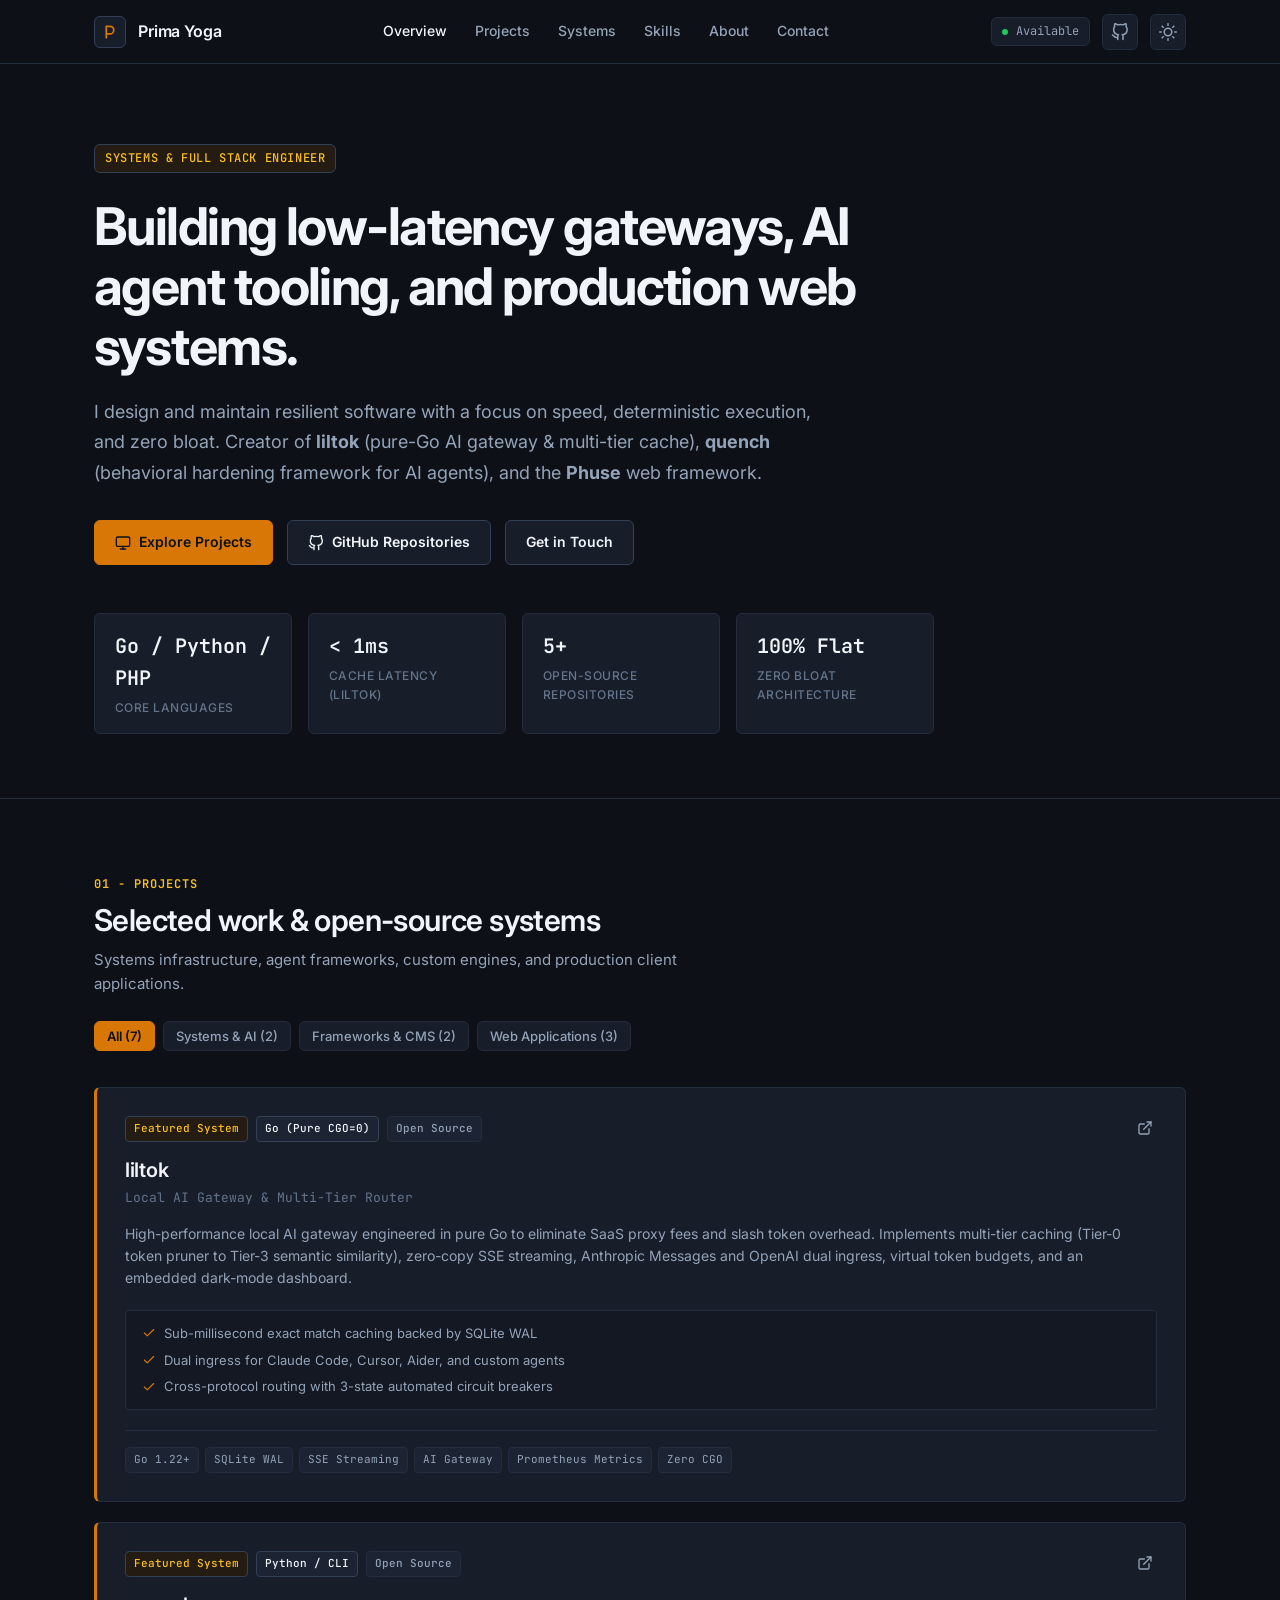
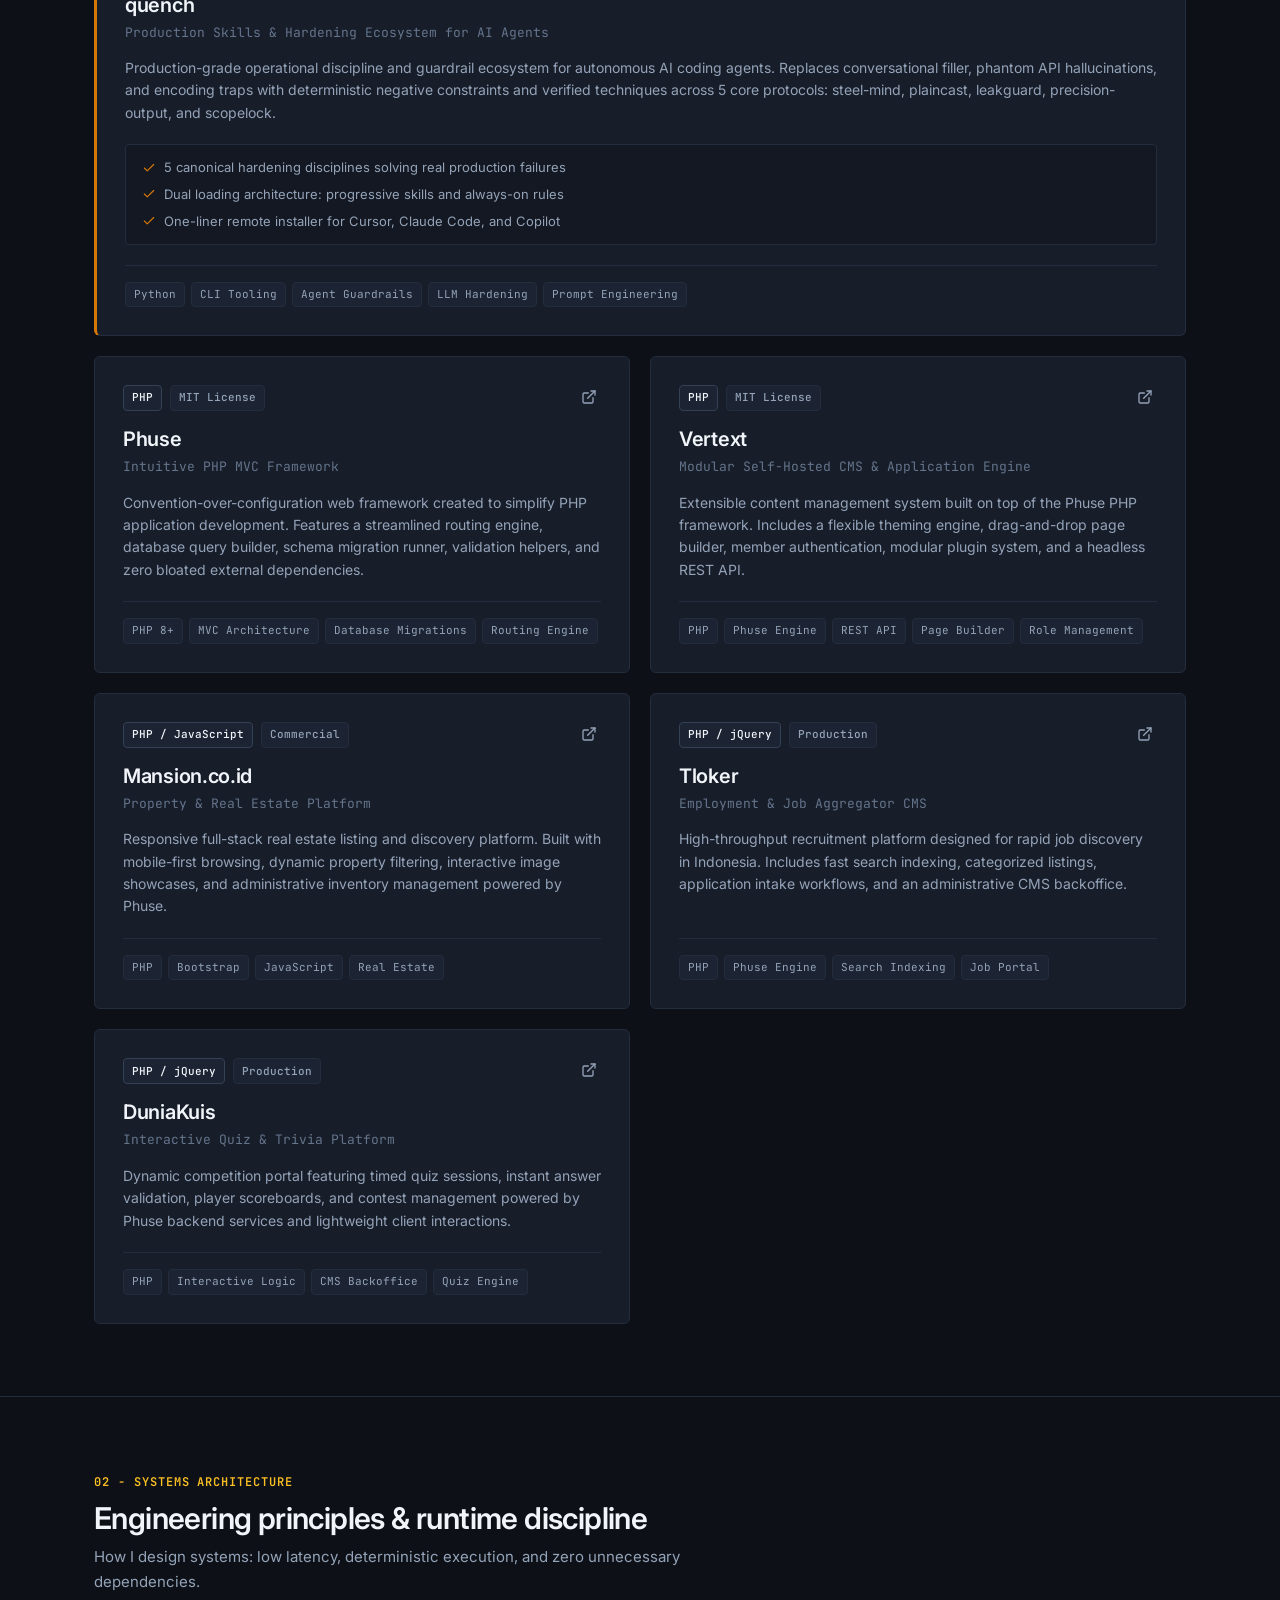
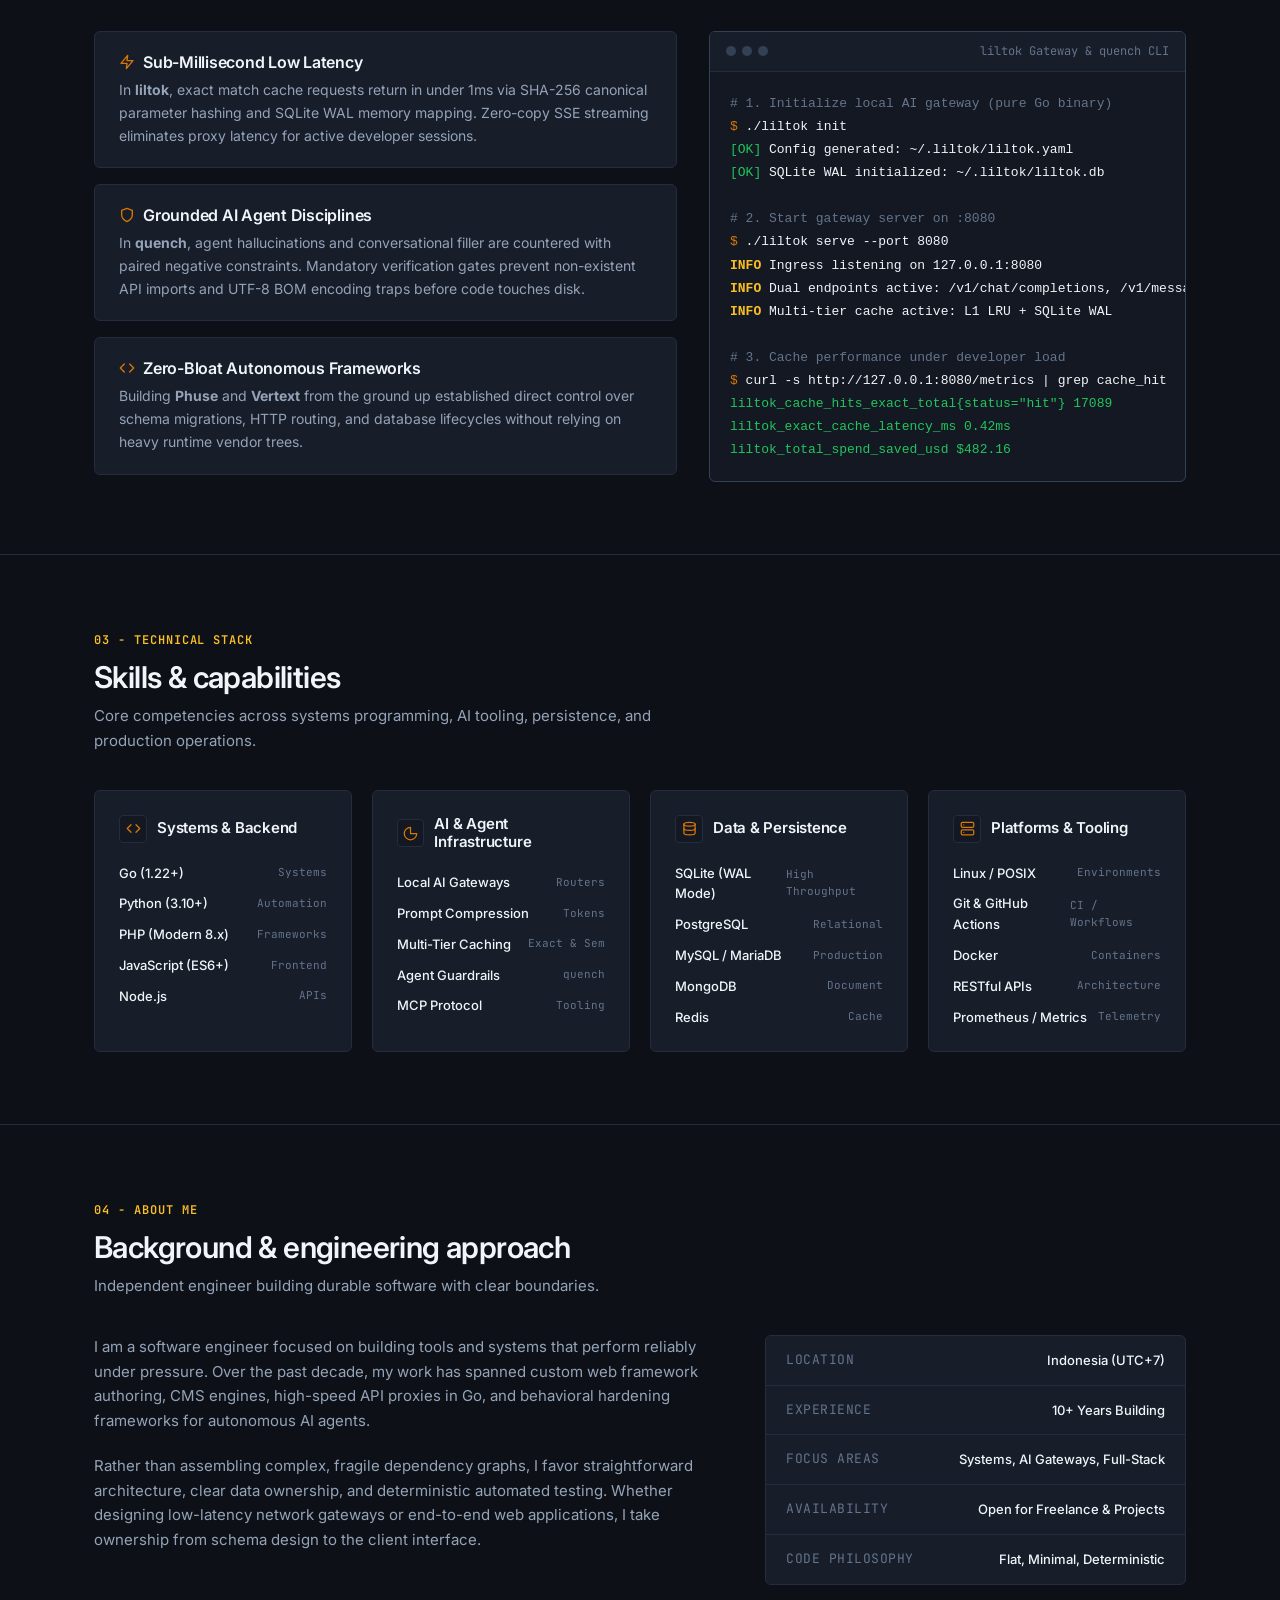
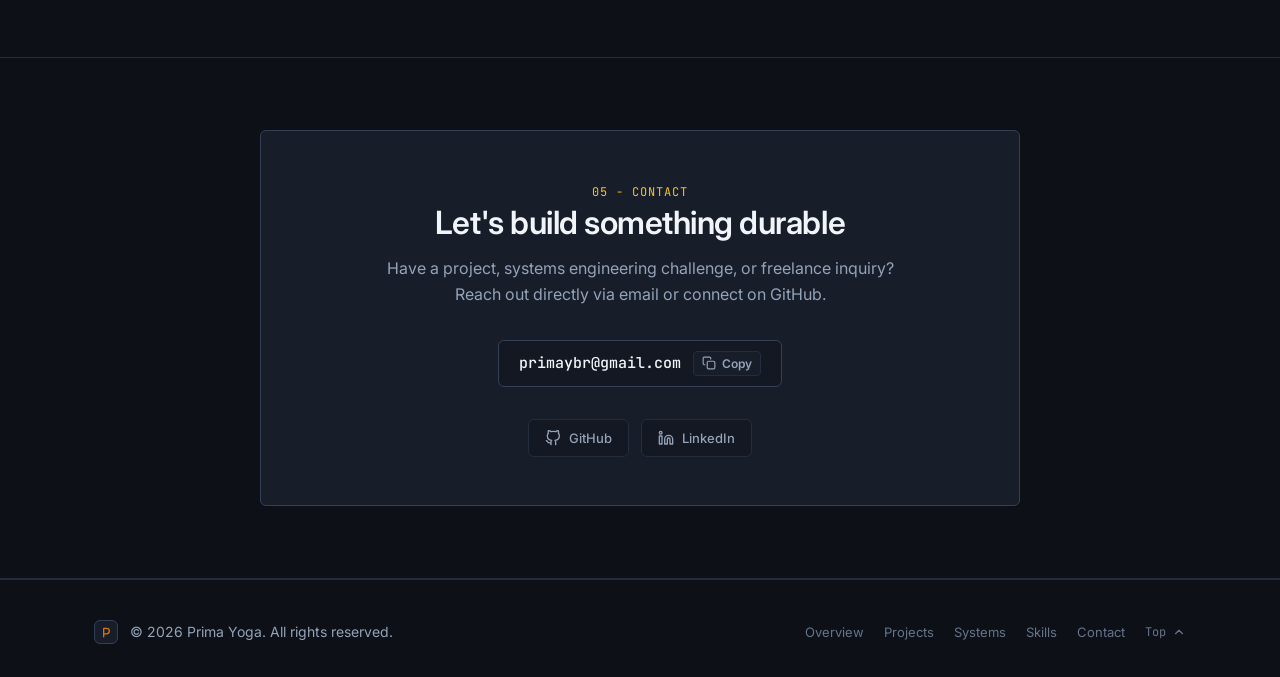
==== commit ad9c9a5b: "Update favicon and brand logo to lettermark P" ====
--- a/index.html
+++ b/index.html
@@ -132,12 +132,8 @@
     <div class="container nav-container">
       <a class="brand" href="#overview">
         <span class="brand-mark" aria-hidden="true">
-          <svg viewBox="0 0 32 32" fill="none" stroke="currentColor" stroke-width="2.4" stroke-linecap="round" stroke-linejoin="round">
-            <path d="M9 6v20" />
-            <path d="M9 6c9 0 9 9 0 9" />
-            <path d="M17 6l6 11" />
-            <path d="M29 6l-6 11" />
-            <path d="M23 17v9" />
+          <svg viewBox="0 0 32 32" fill="none" stroke="currentColor" stroke-width="2.8" stroke-linecap="round" stroke-linejoin="round">
+            <path d="M10 25V7h6a6 6 0 0 1 0 12h-6" />
           </svg>
         </span>
         Prima Yoga
@@ -881,12 +877,8 @@
     <div class="container footer-inner">
       <div class="footer-left">
         <span class="brand-mark" style="width:24px;height:24px;" aria-hidden="true">
-          <svg viewBox="0 0 32 32" fill="none" stroke="currentColor" stroke-width="2.4" stroke-linecap="round" stroke-linejoin="round" style="width:15px;height:15px;">
-            <path d="M9 6v20" />
-            <path d="M9 6c9 0 9 9 0 9" />
-            <path d="M17 6l6 11" />
-            <path d="M29 6l-6 11" />
-            <path d="M23 17v9" />
+          <svg viewBox="0 0 32 32" fill="none" stroke="currentColor" stroke-width="2.8" stroke-linecap="round" stroke-linejoin="round" style="width:15px;height:15px;">
+            <path d="M10 25V7h6a6 6 0 0 1 0 12h-6" />
           </svg>
         </span>
         <span>&copy; <span id="year"></span> Prima Yoga. All rights reserved.</span>
